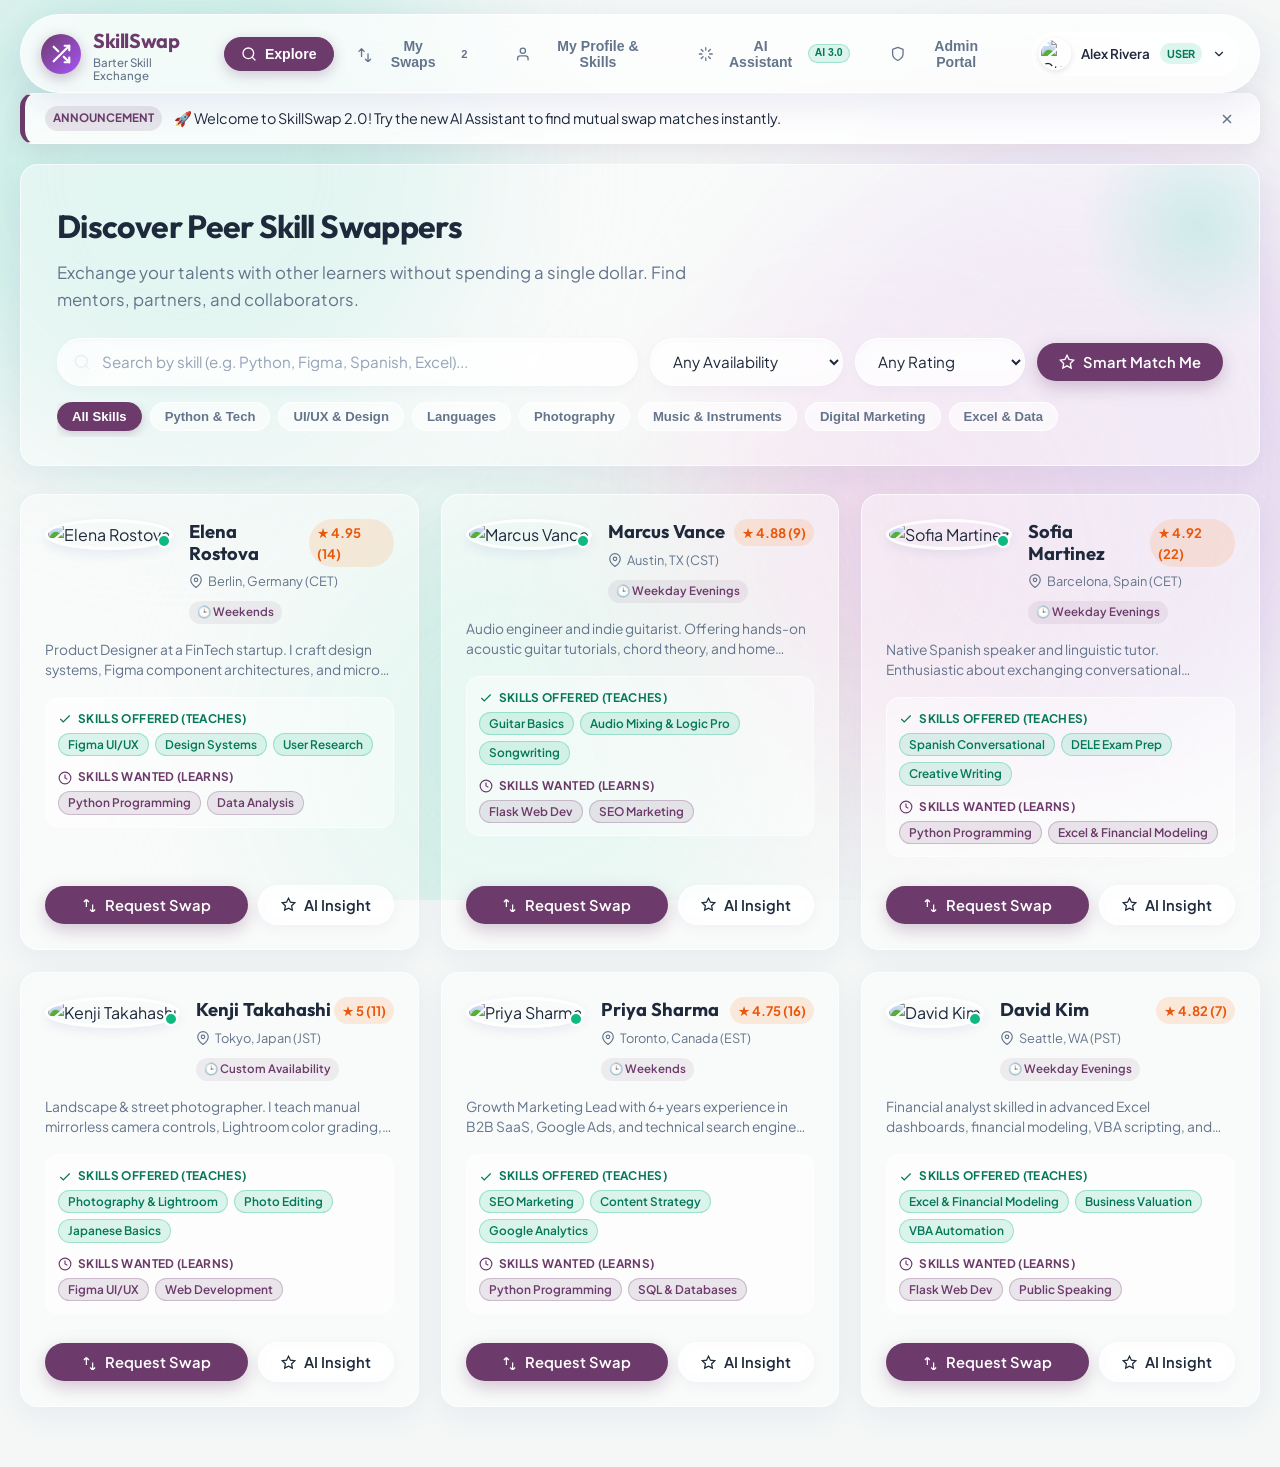
==== index.html @ 0d11c202 "Initial commit: SkillSwap frontend template and layout" ====
<!DOCTYPE html>
<html lang="en">
<head>
  <meta charset="UTF-8">
  <meta name="viewport" content="width=device-width, initial-scale=1.0">
  <title>SkillSwap | Peer-to-Peer Skill Exchange Platform</title>
  <meta name="description" content="A modern glassmorphic skill swapping platform. Trade skills, learn from peers, and connect with zero monetary barrier.">
  <link rel="stylesheet" href="style.css">
</head>
<body>

  <!-- Floating Mesh Gradient Background Blobs -->
  <div class="mesh-bg-container" aria-hidden="true">
    <div class="mesh-blob mesh-blob-1"></div>
    <div class="mesh-blob mesh-blob-2"></div>
    <div class="mesh-blob mesh-blob-3"></div>
    <div class="mesh-blob mesh-blob-4"></div>
  </div>

  <!-- Toast Notification System -->
  <div id="toastContainer" class="toast-container" aria-live="polite"></div>

  <!-- ==========================================================================
       TOP NAVIGATION BAR (ELEVATED GLASS)
       ========================================================================== -->
  <header class="navbar-container">
    <nav class="glass-elevated navbar" aria-label="Main Navigation">
      
      <!-- Brand Logo -->
      <a href="#explore" class="nav-brand" onclick="navigateTo('explore'); return false;">
        <div class="brand-icon">
          <svg width="22" height="22" viewBox="0 0 24 24" fill="none" stroke="currentColor" stroke-width="2.4" stroke-linecap="round" stroke-linejoin="round">
            <path d="M16 3h5v5"></path>
            <path d="M4 20L21 3"></path>
            <path d="M21 16v5h-5"></path>
            <path d="M15 15l6 6"></path>
            <path d="M4 4l5 5"></path>
          </svg>
        </div>
        <div class="brand-text">
          <h1>SkillSwap</h1>
          <p>Barter Skill Exchange</p>
        </div>
      </a>

      <!-- Navigation Tabs -->
      <ul class="nav-links" id="navLinksList">
        <li>
          <button type="button" class="nav-link-btn active" id="navBtn-explore" onclick="navigateTo('explore')">
            <svg width="16" height="16" viewBox="0 0 24 24" fill="none" stroke="currentColor" stroke-width="2" stroke-linecap="round" stroke-linejoin="round">
              <circle cx="11" cy="11" r="8"></circle>
              <line x1="21" y1="21" x2="16.65" y2="16.65"></line>
            </svg>
            <span>Explore</span>
          </button>
        </li>
        <li>
          <button type="button" class="nav-link-btn" id="navBtn-swaps" onclick="navigateTo('swaps')">
            <svg width="16" height="16" viewBox="0 0 24 24" fill="none" stroke="currentColor" stroke-width="2" stroke-linecap="round" stroke-linejoin="round">
              <path d="M7 16V4m0 0L3 8m4-4l4 4m6 4v12m0 0l4-4m-4 4l-4-4"></path>
            </svg>
            <span>My Swaps</span>
            <span class="nav-counter" id="swapsNavCounter">2</span>
          </button>
        </li>
        <li>
          <button type="button" class="nav-link-btn" id="navBtn-profile" onclick="navigateTo('profile')">
            <svg width="16" height="16" viewBox="0 0 24 24" fill="none" stroke="currentColor" stroke-width="2" stroke-linecap="round" stroke-linejoin="round">
              <path d="M20 21v-2a4 4 0 0 0-4-4H8a4 4 0 0 0-4 4v2"></path>
              <circle cx="12" cy="7" r="4"></circle>
            </svg>
            <span>My Profile & Skills</span>
          </button>
        </li>
        <li>
          <button type="button" class="nav-link-btn" id="navBtn-ai" onclick="navigateTo('ai')">
            <svg width="16" height="16" viewBox="0 0 24 24" fill="none" stroke="currentColor" stroke-width="2" stroke-linecap="round" stroke-linejoin="round">
              <path d="M12 2v4m0 12v4M4.93 4.93l2.83 2.83m8.48 8.48l2.83 2.83M2 12h4m12 0h4M4.93 19.07l2.83-2.83m8.48-8.48l2.83-2.83"></path>
            </svg>
            <span>AI Assistant</span>
            <span class="badge badge-mint" style="font-size: 0.65rem; padding: 1px 6px;">AI 3.0</span>
          </button>
        </li>
        <li>
          <button type="button" class="nav-link-btn" id="navBtn-admin" onclick="navigateTo('admin')">
            <svg width="16" height="16" viewBox="0 0 24 24" fill="none" stroke="currentColor" stroke-width="2" stroke-linecap="round" stroke-linejoin="round">
              <path d="M12 22s8-4 8-10V5l-8-3-8 3v7c0 6 8 10 8 10z"></path>
            </svg>
            <span>Admin Portal</span>
          </button>
        </li>
      </ul>

      <!-- User Account Menu & Role Switcher Pill -->
      <div class="nav-actions">
        <div class="user-menu-pill" id="userMenuPill" onclick="toggleUserDropdown(event)">
          <img src="https://images.unsplash.com/photo-1534528741775-53994a69daeb?w=150&auto=format&fit=crop&q=80" alt="Current User" class="user-avatar-sm" id="navUserAvatar">
          <span class="user-name-snippet" id="navUserName">Alex Rivera</span>
          <span class="role-tag-mini role-tag-user" id="navRoleBadge">User</span>
          <svg width="14" height="14" viewBox="0 0 24 24" fill="none" stroke="currentColor" stroke-width="2" stroke-linecap="round" stroke-linejoin="round">
            <polyline points="6 9 12 15 18 9"></polyline>
          </svg>

          <!-- Dropdown items -->
          <div class="glass-elevated user-dropdown" id="userDropdown">
            <button type="button" class="dropdown-item" onclick="toggleDemoRole(); event.stopPropagation();">
              <svg width="16" height="16" viewBox="0 0 24 24" fill="none" stroke="currentColor" stroke-width="2">
                <path d="M16 21v-2a4 4 0 0 0-4-4H5a4 4 0 0 0-4 4v2"></path>
                <circle cx="8.5" cy="7" r="4"></circle>
                <line x1="20" y1="8" x2="20" y2="14"></line>
                <line x1="23" y1="11" x2="17" y2="11"></line>
              </svg>
              <span id="roleToggleText">Switch to Admin Mode</span>
            </button>
            <button type="button" class="dropdown-item" onclick="navigateTo('profile'); event.stopPropagation();">
              <svg width="16" height="16" viewBox="0 0 24 24" fill="none" stroke="currentColor" stroke-width="2">
                <circle cx="12" cy="12" r="3"></circle>
                <path d="M19.4 15a1.65 1.65 0 0 0 .33 1.82l.06.06a2 2 0 0 1 0 2.83 2 2 0 0 1-2.83 0l-.06-.06a1.65 1.65 0 0 0-1.82-.33 1.65 1.65 0 0 0-1 1.51V21a2 2 0 0 1-2 2 2 2 0 0 1-2-2v-.09A1.65 1.65 0 0 0 9 19.4a1.65 1.65 0 0 0-1.82.33l-.06.06a2 2 0 0 1-2.83 0 2 2 0 0 1 0-2.83l.06-.06a1.65 1.65 0 0 0 .33-1.82 1.65 1.65 0 0 0-1.51-1H3a2 2 0 0 1-2-2 2 2 0 0 1 2-2h.09A1.65 1.65 0 0 0 4.6 9a1.65 1.65 0 0 0-.33-1.82l-.06-.06a2 2 0 0 1 0-2.83 2 2 0 0 1 2.83 0l.06.06a1.65 1.65 0 0 0 1.82.33H9a1.65 1.65 0 0 0 1-1.51V3a2 2 0 0 1 2-2 2 2 0 0 1 2 2v.09a1.65 1.65 0 0 0 1 1.51 1.65 1.65 0 0 0 1.82-.33l.06-.06a2 2 0 0 1 2.83 0 2 2 0 0 1 0 2.83l-.06.06a1.65 1.65 0 0 0-.33 1.82V9a1.65 1.65 0 0 0 1.51 1H21a2 2 0 0 1 2 2 2 2 0 0 1-2 2h-.09a1.65 1.65 0 0 0-1.51 1z"></path>
              </svg>
              <span>Manage Profile</span>
            </button>
            <div class="dropdown-divider"></div>
            <button type="button" class="dropdown-item" style="color: var(--danger);" onclick="handleLogout()">
              <svg width="16" height="16" viewBox="0 0 24 24" fill="none" stroke="currentColor" stroke-width="2">
                <path d="M9 21H5a2 2 0 0 1-2-2V5a2 2 0 0 1 2-2h4"></path>
                <polyline points="16 17 21 12 16 7"></polyline>
                <line x1="21" y1="12" x2="9" y2="12"></line>
              </svg>
              <span>Log Out</span>
            </button>
          </div>
        </div>
      </div>

    </nav>
  </header>

  <!-- ==========================================================================
       DYNAMIC PLATFORM-WIDE BROADCAST BANNER (ADMIN DRIVEN)
       ========================================================================== -->
  <div class="broadcast-banner-container" id="broadcastContainer" style="display: none;">
    <div class="glass-elevated broadcast-banner" id="broadcastBanner">
      <div class="broadcast-content">
        <span class="broadcast-tag" id="broadcastTypeTag">Announcement</span>
        <span id="broadcastMessageText">🚀 Welcome to SkillSwap 2.0! Try the new AI Assistant to find mutual swap matches instantly.</span>
      </div>
      <button type="button" class="broadcast-close" onclick="dismissBroadcast()" aria-label="Dismiss banner">
        <svg width="16" height="16" viewBox="0 0 24 24" fill="none" stroke="currentColor" stroke-width="2">
          <line x1="18" y1="6" x2="6" y2="18"></line>
          <line x1="6" y1="6" x2="18" y2="18"></line>
        </svg>
      </button>
    </div>
  </div>

  <!-- ==========================================================================
       MAIN CONTENT CONTAINER
       ========================================================================== -->
  <main class="main-wrapper">

    <!-- ----------------------------------------------------------------------
         VIEW 1: SEARCH & DISCOVERY (EXPLORE)
         ---------------------------------------------------------------------- -->
    <section class="view-section active" id="view-explore">
      
      <!-- Search & Filters Hero Card -->
      <div class="glass-card hero-search-card">
        <div class="hero-header">
          <h2>Discover Peer Skill Swappers</h2>
          <p>Exchange your talents with other learners without spending a single dollar. Find mentors, partners, and collaborators.</p>
        </div>

        <!-- Search input and filter selects row -->
        <div class="search-controls-row">
          <div class="search-input-wrapper">
            <svg class="search-icon-left" width="18" height="18" viewBox="0 0 24 24" fill="none" stroke="currentColor" stroke-width="2">
              <circle cx="11" cy="11" r="8"></circle>
              <line x1="21" y1="21" x2="16.65" y2="16.65"></line>
            </svg>
            <input type="text" id="searchInput" class="glass-input search-input-field" placeholder="Search by skill (e.g. Python, Figma, Spanish, Excel)..." oninput="handleSearchInput()">
            <button type="button" id="searchClearBtn" class="search-clear-btn" onclick="clearSearch()" aria-label="Clear Search">
              <svg width="14" height="14" viewBox="0 0 24 24" fill="none" stroke="currentColor" stroke-width="2">
                <line x1="18" y1="6" x2="6" y2="18"></line>
                <line x1="6" y1="6" x2="18" y2="18"></line>
              </svg>
            </button>
          </div>

          <!-- Availability Filter -->
          <select id="filterAvailability" class="glass-select filter-select" onchange="applyFilters()">
            <option value="all">Any Availability</option>
            <option value="Weekends">Weekends Only</option>
            <option value="Weekday Evenings">Weekday Evenings</option>
            <option value="Custom Availability">Flexible / Custom</option>
          </select>

          <!-- Rating Filter -->
          <select id="filterRating" class="glass-select filter-select" onchange="applyFilters()">
            <option value="0">Any Rating</option>
            <option value="4.8">★ 4.8 & Above</option>
            <option value="4.5">★ 4.5 & Above</option>
            <option value="4.0">★ 4.0 & Above</option>
          </select>

          <!-- Matchmaker Shortcut -->
          <button type="button" class="btn btn-primary" onclick="runAiInstantMatch()">
            <svg width="16" height="16" viewBox="0 0 24 24" fill="none" stroke="currentColor" stroke-width="2">
              <polygon points="12 2 15.09 8.26 22 9.27 17 14.14 18.18 21.02 12 17.77 5.82 21.02 7 14.14 2 9.27 8.91 8.26 12 2"></polygon>
            </svg>
            <span>Smart Match Me</span>
          </button>
        </div>

        <!-- Quick Filter Category Chips -->
        <div class="category-chips-row" id="categoryChips">
          <button type="button" class="category-chip active" onclick="setCategoryFilter('all', this)">All Skills</button>
          <button type="button" class="category-chip" onclick="setCategoryFilter('Python', this)">Python & Tech</button>
          <button type="button" class="category-chip" onclick="setCategoryFilter('Figma', this)">UI/UX & Design</button>
          <button type="button" class="category-chip" onclick="setCategoryFilter('Spanish', this)">Languages</button>
          <button type="button" class="category-chip" onclick="setCategoryFilter('Photography', this)">Photography</button>
          <button type="button" class="category-chip" onclick="setCategoryFilter('Music', this)">Music & Instruments</button>
          <button type="button" class="category-chip" onclick="setCategoryFilter('Marketing', this)">Digital Marketing</button>
          <button type="button" class="category-chip" onclick="setCategoryFilter('Excel', this)">Excel & Data</button>
        </div>
      </div>

      <!-- Public Profiles Grid Container -->
      <div class="profiles-grid" id="profilesGrid">
        <!-- Dynamically populated by app.js -->
      </div>
    </section>

    <!-- ----------------------------------------------------------------------
         VIEW 2: USER PROFILE & SKILLS MANAGEMENT
         ---------------------------------------------------------------------- -->
    <section class="view-section" id="view-profile">
      <div class="profile-editor-layout">
        
        <!-- Sidebar Summary Card -->
        <div class="glass-card profile-sidebar-card">
          <div class="avatar-upload-wrapper">
            <img src="https://images.unsplash.com/photo-1534528741775-53994a69daeb?w=150&auto=format&fit=crop&q=80" alt="Avatar Preview" class="avatar-preview-img" id="sidebarAvatarPreview">
            <label class="avatar-upload-btn" title="Change Avatar URL" onclick="promptAvatarUrl()">
              <svg width="16" height="16" viewBox="0 0 24 24" fill="none" stroke="currentColor" stroke-width="2">
                <path d="M23 19a2 2 0 0 1-2 2H3a2 2 0 0 1-2-2V8a2 2 0 0 1 2-2h4l2-3h6l2 3h4a2 2 0 0 1 2 2z"></path>
                <circle cx="12" cy="13" r="4"></circle>
              </svg>
            </label>
          </div>

          <h3 class="profile-sidebar-name" id="sidebarName">Alex Rivera</h3>
          <p class="profile-sidebar-email" id="sidebarEmail">alex.rivera@example.com</p>

          <div style="display: flex; justify-content: center; gap: 8px; margin-bottom: 16px;">
            <span class="badge badge-amber" id="sidebarRating">★ 4.9 Rating</span>
            <span class="badge badge-mint" id="sidebarSwapsCount">8 Swaps</span>
          </div>

          <!-- Profile Visibility Switch -->
          <div class="visibility-card">
            <div class="visibility-header">
              <span class="visibility-title">
                <svg width="16" height="16" viewBox="0 0 24 24" fill="none" stroke="currentColor" stroke-width="2">
                  <path d="M1 12s4-8 11-8 11 8 11 8-4 8-11 8-11-8-11-8z"></path>
                  <circle cx="12" cy="12" r="3"></circle>
                </svg>
                Discovery Visibility
              </span>
              <label class="toggle-switch">
                <input type="checkbox" id="profileVisibilityToggle" checked onchange="toggleVisibility(this)">
                <span class="toggle-slider"></span>
              </label>
            </div>
            <p class="visibility-desc" id="visibilityDesc">
              <strong>Public:</strong> Discoverable in global search. Other users can propose swaps.
            </p>
          </div>
        </div>

        <!-- Main Edit Form Card -->
        <div class="glass-card profile-form-card">
          <h2 class="section-heading-clean">Profile & Skill Settings</h2>
          <p class="section-subtext">Configure what you can teach and what you want to learn. This feeds our AI matchmaking engine.</p>

          <form id="profileEditForm" onsubmit="saveUserProfile(event)">
            
            <div class="form-grid-2">
              <div class="form-group">
                <label class="form-label" for="profileFullName">Full Name</label>
                <input type="text" id="profileFullName" class="glass-input" value="Alex Rivera" required>
              </div>

              <div class="form-group">
                <label class="form-label" for="profileLocation">Location / Timezone (Optional)</label>
                <input type="text" id="profileLocation" class="glass-input" value="San Francisco, CA (PST)">
              </div>
            </div>

            <div class="form-group">
              <label class="form-label" for="profileBio">Bio / Background Overview</label>
              <textarea id="profileBio" class="glass-textarea" rows="3" placeholder="Share a few words about your background, experience level, and learning style...">Senior Python & Backend Developer with 5+ years building APIs and data pipelines. Passionate about learning UI design and ceramics!</textarea>
            </div>

            <!-- Availability Selector -->
            <div class="form-group">
              <label class="form-label">When are you available for Skill Swapping?</label>
              <div class="availability-pills-group">
                <label>
                  <input type="checkbox" class="availability-pill-checkbox" name="availability" value="Weekends" checked>
                  <span class="availability-pill-label">
                    <svg width="14" height="14" viewBox="0 0 24 24" fill="none" stroke="currentColor" stroke-width="2"><rect x="3" y="4" width="18" height="18" rx="2" ry="2"></rect><line x1="16" y1="2" x2="16" y2="6"></line><line x1="8" y1="2" x2="8" y2="6"></line><line x1="3" y1="10" x2="21" y2="10"></line></svg>
                    Weekends
                  </span>
                </label>
                <label>
                  <input type="checkbox" class="availability-pill-checkbox" name="availability" value="Weekday Evenings" checked>
                  <span class="availability-pill-label">
                    <svg width="14" height="14" viewBox="0 0 24 24" fill="none" stroke="currentColor" stroke-width="2"><circle cx="12" cy="12" r="5"></circle><line x1="12" y1="1" x2="12" y2="3"></line><line x1="12" y1="21" x2="12" y2="23"></line><line x1="4.22" y1="4.22" x2="5.64" y2="5.64"></line><line x1="18.36" y1="18.36" x2="19.78" y2="19.78"></line></svg>
                    Weekday Evenings
                  </span>
                </label>
                <label>
                  <input type="checkbox" class="availability-pill-checkbox" name="availability" value="Custom Availability">
                  <span class="availability-pill-label">
                    <svg width="14" height="14" viewBox="0 0 24 24" fill="none" stroke="currentColor" stroke-width="2"><circle cx="12" cy="12" r="10"></circle><polyline points="12 6 12 12 14 14"></polyline></svg>
                    Custom Availability
                  </span>
                </label>
              </div>
            </div>

            <!-- Skills Offered Tag Manager -->
            <div class="skill-manager-box">
              <div class="skill-manager-header">
                <span class="skill-manager-title offered">
                  <svg width="18" height="18" viewBox="0 0 24 24" fill="none" stroke="currentColor" stroke-width="2"><path d="M12 2l3.09 6.26L22 9.27l-5 4.87 1.18 6.88L12 17.77l-6.18 3.25L7 14.14 2 9.27l6.91-1.01L12 2z"></path></svg>
                  Skills Offered (What You Can Teach)
                </span>
                <span class="badge badge-mint" id="offeredCount">3 Skills</span>
              </div>
              <div class="skill-tags-editor" id="offeredTagsContainer">
                <!-- Editable pills inserted dynamically -->
                <input type="text" id="inputOfferedTag" class="tag-input-inline" placeholder="+ Type skill & press Enter">
              </div>
              <div class="skill-preset-recommendations">
                <span>Popular suggestions:</span>
                <button type="button" class="quick-add-tag-btn" onclick="addSkillQuick('offered', 'Python Programming')">+ Python</button>
                <button type="button" class="quick-add-tag-btn" onclick="addSkillQuick('offered', 'Flask Web Dev')">+ Flask</button>
                <button type="button" class="quick-add-tag-btn" onclick="addSkillQuick('offered', 'SQL & Databases')">+ SQL</button>
                <button type="button" class="quick-add-tag-btn" onclick="addSkillQuick('offered', 'Public Speaking')">+ Public Speaking</button>
              </div>
            </div>

            <!-- Skills Wanted Tag Manager -->
            <div class="skill-manager-box">
              <div class="skill-manager-header">
                <span class="skill-manager-title wanted">
                  <svg width="18" height="18" viewBox="0 0 24 24" fill="none" stroke="currentColor" stroke-width="2"><circle cx="12" cy="12" r="10"></circle><polyline points="12 6 12 12 16 14"></polyline></svg>
                  Skills Wanted (What You Want to Learn)
                </span>
                <span class="badge badge-plum" id="wantedCount">2 Skills</span>
              </div>
              <div class="skill-tags-editor" id="wantedTagsContainer">
                <!-- Editable pills inserted dynamically -->
                <input type="text" id="inputWantedTag" class="tag-input-inline" placeholder="+ Type skill & press Enter">
              </div>
              <div class="skill-preset-recommendations">
                <span>Popular to learn:</span>
                <button type="button" class="quick-add-tag-btn" onclick="addSkillQuick('wanted', 'Figma UI/UX')">+ Figma</button>
                <button type="button" class="quick-add-tag-btn" onclick="addSkillQuick('wanted', 'Digital Illustration')">+ Illustration</button>
                <button type="button" class="quick-add-tag-btn" onclick="addSkillQuick('wanted', 'Guitar Basics')">+ Guitar</button>
                <button type="button" class="quick-add-tag-btn" onclick="addSkillQuick('wanted', 'Spanish Conversational')">+ Spanish</button>
              </div>
            </div>

            <div style="display: flex; justify-content: flex-end; gap: 12px; margin-top: 24px;">
              <button type="submit" class="btn btn-primary btn-lg">
                <svg width="18" height="18" viewBox="0 0 24 24" fill="none" stroke="currentColor" stroke-width="2"><path d="M19 21H5a2 2 0 0 1-2-2V5a2 2 0 0 1 2-2h11l5 5v11a2 2 0 0 1-2 2z"></path><polyline points="17 21 17 13 7 13 7 21"></polyline><polyline points="7 3 7 8 15 8"></polyline></svg>
                <span>Save Profile Changes</span>
              </button>
            </div>

          </form>
        </div>

      </div>
    </section>

    <!-- ----------------------------------------------------------------------
         VIEW 3: SWAP REQUESTS & RATINGS WORKFLOW
         ---------------------------------------------------------------------- -->
    <section class="view-section" id="view-swaps">
      <div class="glass-card swaps-view-card">
        
        <div style="display: flex; justify-content: space-between; align-items: center; margin-bottom: 20px; flex-wrap: wrap; gap: 12px;">
          <div>
            <h2 class="section-heading-clean">Swap Requests & Exchange Hub</h2>
            <p class="section-subtext" style="margin-bottom: 0;">Manage incoming barter propositions, active collaborations, and leave feedback reviews.</p>
          </div>
          <button type="button" class="btn btn-glass" onclick="navigateTo('explore')">
            <svg width="16" height="16" viewBox="0 0 24 24" fill="none" stroke="currentColor" stroke-width="2"><circle cx="11" cy="11" r="8"></circle><line x1="21" y1="21" x2="16.65" y2="16.65"></line></svg>
            <span>Find New Swappers</span>
          </button>
        </div>

        <!-- Sub-tabs for Swaps -->
        <div class="swaps-subtabs" role="tablist">
          <button type="button" class="swap-subtab-btn active" id="subtab-incoming" onclick="switchSwapSubtab('incoming')">
            <svg width="16" height="16" viewBox="0 0 24 24" fill="none" stroke="currentColor" stroke-width="2"><polyline points="7 10 12 15 17 10"></polyline><line x1="12" y1="15" x2="12" y2="3"></line></svg>
            <span>Incoming Offers</span>
            <span class="badge badge-plum" id="subtabIncomingCount">2</span>
          </button>
          <button type="button" class="swap-subtab-btn" id="subtab-outgoing" onclick="switchSwapSubtab('outgoing')">
            <svg width="16" height="16" viewBox="0 0 24 24" fill="none" stroke="currentColor" stroke-width="2"><polyline points="17 14 12 9 7 14"></polyline><line x1="12" y1="9" x2="12" y2="21"></line></svg>
            <span>Pending Outgoing</span>
            <span class="badge badge-neutral" id="subtabOutgoingCount">1</span>
          </button>
          <button type="button" class="swap-subtab-btn" id="subtab-active" onclick="switchSwapSubtab('active')">
            <svg width="16" height="16" viewBox="0 0 24 24" fill="none" stroke="currentColor" stroke-width="2"><path d="M22 11.08V12a10 10 0 1 1-5.93-9.14"></path><polyline points="22 4 12 14.01 9 11.01"></polyline></svg>
            <span>Active & Completed</span>
            <span class="badge badge-mint" id="subtabActiveCount">2</span>
          </button>
        </div>

        <!-- Swap Lists Content Container -->
        <div class="swaps-list-container" id="swapsListContainer">
          <!-- Populated by app.js -->
        </div>

      </div>
    </section>

    <!-- ----------------------------------------------------------------------
         VIEW 4: DEDICATED AI ASSISTANT SECTION (3 CORE AI FEATURES)
         ---------------------------------------------------------------------- -->
    <section class="view-section" id="view-ai">
      <div class="ai-view-container">
        
        <!-- Left AI Features Sidebar -->
        <div class="glass-card ai-sidebar-card">
          <div class="ai-pill-hero">
            <div class="ai-sparkle-dot"></div>
            <div>
              <div style="font-weight: 800; font-size: 0.86rem; color: var(--primary);">SkillSwap Intelligence</div>
              <div style="font-size: 0.72rem; color: var(--text-muted);">Gemini RAG & Agent Automation</div>
            </div>
          </div>

          <h3 class="ai-sidebar-title">Core AI Capabilities</h3>

          <!-- Feature 1: Agent Automation -->
          <div class="ai-feature-card active" onclick="activateAiFeature('automation')">
            <h4>
              <svg width="16" height="16" viewBox="0 0 24 24" fill="none" stroke="currentColor" stroke-width="2"><path d="M14 2H6a2 2 0 0 0-2 2v16a2 2 0 0 0 2 2h12a2 2 0 0 0 2-2V8z"></path><polyline points="14 2 14 8 20 8"></polyline><line x1="16" y1="13" x2="8" y2="13"></line><line x1="16" y1="17" x2="8" y2="17"></line><polyline points="10 9 9 9 8 9"></polyline></svg>
              1. Agent Automation
            </h4>
            <p>Tell the AI to filter swappers, send swap propositions, or organize pending requests in plain English.</p>
          </div>

          <!-- Feature 2: Profile Intelligence (RAG) -->
          <div class="ai-feature-card" onclick="activateAiFeature('rag')">
            <h4>
              <svg width="16" height="16" viewBox="0 0 24 24" fill="none" stroke="currentColor" stroke-width="2"><circle cx="12" cy="12" r="10"></circle><line x1="12" y1="16" x2="12" y2="12"></line><line x1="12" y1="8" x2="12.01" y2="8"></line></svg>
              2. Profile Intelligence (RAG)
            </h4>
            <p>Extracts deep compatibility insights, curriculum roadmaps, and summarized swap histories across users.</p>
          </div>

          <!-- Feature 3: Smart Matchmaker -->
          <div class="ai-feature-card" onclick="activateAiFeature('matchmaker')">
            <h4>
              <svg width="16" height="16" viewBox="0 0 24 24" fill="none" stroke="currentColor" stroke-width="2"><polygon points="12 2 15.09 8.26 22 9.27 17 14.14 18.18 21.02 12 17.77 5.82 21.02 7 14.14 2 9.27 8.91 8.26 12 2"></polygon></svg>
              3. Smart Matchmaker
            </h4>
            <p>Calculates reciprocal exchange overlap: finds who wants what you teach and teaches what you want.</p>
          </div>

          <div style="margin-top: auto; padding: 12px; background: rgba(255, 255, 255, 0.4); border-radius: var(--radius-md); font-size: 0.78rem; color: var(--text-muted);">
            <strong style="color: var(--primary);">Backend Hook:</strong> Calls <code style="background: rgba(0,0,0,0.05); padding: 1px 4px; border-radius: 4px;">/api/ai/chat</code> & <code style="background: rgba(0,0,0,0.05); padding: 1px 4px; border-radius: 4px;">/api/ai/summarize</code> in Python Flask.
          </div>
        </div>

        <!-- Right Main AI Chat Studio -->
        <div class="glass-card ai-chat-window-card">
          
          <div class="ai-chat-header">
            <div class="ai-chat-header-title">
              <div class="ai-sparkle-dot"></div>
              <h3>SkillSwap AI Conversational Copilot</h3>
            </div>
            <button type="button" class="btn btn-glass btn-sm" onclick="clearAiChat()">
              <svg width="14" height="14" viewBox="0 0 24 24" fill="none" stroke="currentColor" stroke-width="2"><polyline points="3 6 5 6 21 6"></polyline><path d="M19 6v14a2 2 0 0 1-2 2H7a2 2 0 0 1-2-2V6m3 0V4a2 2 0 0 1 2-2h4a2 2 0 0 1 2 2v2"></path></svg>
              <span>Reset Chat</span>
            </button>
          </div>

          <!-- Chat Messages Area -->
          <div class="ai-chat-messages-area" id="aiChatMessages">
            <!-- Messages inserted dynamically -->
          </div>

          <!-- Suggested Quick Prompts -->
          <div class="ai-suggested-prompts-row" id="aiPromptSuggestions">
            <button type="button" class="prompt-chip-btn" onclick="sendAiPrompt('Find someone who can teach Figma UI/UX on weekends')">
              🎨 "Find someone who teaches Figma on weekends"
            </button>
            <button type="button" class="prompt-chip-btn" onclick="sendAiPrompt('Show all my pending swap requests and next steps')">
              🔄 "Summarize my pending swap requests"
            </button>
            <button type="button" class="prompt-chip-btn" onclick="sendAiPrompt('Who is my highest compatibility dual-swap match?')">
              ⚡ "Find best reciprocal match for me"
            </button>
          </div>

          <!-- Chat Input Bar -->
          <form class="ai-chat-input-row" onsubmit="handleAiChatSubmit(event)">
            <input type="text" id="aiChatInput" class="glass-input ai-chat-input" placeholder="Ask AI to find swappers, audit your skills, or summarize swaps..." autocomplete="off">
            <button type="submit" class="btn btn-primary" style="height: 48px; width: 48px; border-radius: 50%; padding: 0;">
              <svg width="18" height="18" viewBox="0 0 24 24" fill="none" stroke="currentColor" stroke-width="2"><line x1="22" y1="2" x2="11" y2="13"></line><polygon points="22 2 15 22 11 13 2 9 22 2"></polygon></svg>
            </button>
          </form>

        </div>

      </div>
    </section>

    <!-- ----------------------------------------------------------------------
         VIEW 5: ADMIN ROLE DASHBOARD
         ---------------------------------------------------------------------- -->
    <section class="view-section" id="view-admin">
      
      <div class="admin-view-header">
        <h2 class="section-heading-clean" style="display: flex; align-items: center; gap: 8px;">
          <svg width="24" height="24" viewBox="0 0 24 24" fill="none" stroke="currentColor" stroke-width="2.2" style="color: var(--primary);">
            <path d="M12 22s8-4 8-10V5l-8-3-8 3v7c0 6 8 10 8 10z"></path>
          </svg>
          Platform Administrator Dashboard
        </h2>
        <p class="section-subtext">Live oversight, AI content moderation, swap integrity monitoring, and community broadcasts.</p>
      </div>

      <!-- Quick Platform Statistics -->
      <div class="admin-stats-grid">
        <div class="glass-card admin-stat-card">
          <div class="admin-stat-icon stat-icon-plum">
            <svg width="24" height="24" viewBox="0 0 24 24" fill="none" stroke="currentColor" stroke-width="2"><path d="M17 21v-2a4 4 0 0 0-4-4H5a4 4 0 0 0-4 4v2"></path><circle cx="9" cy="7" r="4"></circle><path d="M23 21v-2a4 4 0 0 0-3-3.87"></path><path d="M16 3.13a4 4 0 0 1 0 7.75"></path></svg>
          </div>
          <div class="admin-stat-info">
            <h5>Total Swappers</h5>
            <div class="stat-number" id="statTotalUsers">1,428</div>
          </div>
        </div>

        <div class="glass-card admin-stat-card">
          <div class="admin-stat-icon stat-icon-emerald">
            <svg width="24" height="24" viewBox="0 0 24 24" fill="none" stroke="currentColor" stroke-width="2"><path d="M7 16V4m0 0L3 8m4-4l4 4m6 4v12m0 0l4-4m-4 4l-4-4"></path></svg>
          </div>
          <div class="admin-stat-info">
            <h5>Active Swaps</h5>
            <div class="stat-number" id="statActiveSwaps">342</div>
          </div>
        </div>

        <div class="glass-card admin-stat-card">
          <div class="admin-stat-icon stat-icon-danger">
            <svg width="24" height="24" viewBox="0 0 24 24" fill="none" stroke="currentColor" stroke-width="2"><path d="M10.29 3.86L1.82 18a2 2 0 0 0 1.71 3h16.94a2 2 0 0 0 1.71-3L13.71 3.86a2 2 0 0 0-3.42 0z"></path><line x1="12" y1="9" x2="12" y2="13"></line><line x1="12" y1="17" x2="12.01" y2="17"></line></svg>
          </div>
          <div class="admin-stat-info">
            <h5>Moderation Queue</h5>
            <div class="stat-number" id="statModQueue">4</div>
          </div>
        </div>

        <div class="glass-card admin-stat-card">
          <div class="admin-stat-icon stat-icon-amber">
            <svg width="24" height="24" viewBox="0 0 24 24" fill="none" stroke="currentColor" stroke-width="2"><polygon points="12 2 15.09 8.26 22 9.27 17 14.14 18.18 21.02 12 17.77 5.82 21.02 7 14.14 2 9.27 8.91 8.26 12 2"></polygon></svg>
          </div>
          <div class="admin-stat-info">
            <h5>Average Rating</h5>
            <div class="stat-number">4.88 ★</div>
          </div>
        </div>
      </div>

      <!-- Admin Sub-navigation Tabs -->
      <div class="admin-tabs-nav">
        <button type="button" class="admin-tab-btn active" id="adminTab-moderation" onclick="switchAdminTab('moderation')">
          <svg width="16" height="16" viewBox="0 0 24 24" fill="none" stroke="currentColor" stroke-width="2"><path d="M12 22s8-4 8-10V5l-8-3-8 3v7c0 6 8 10 8 10z"></path></svg>
          <span>Skill & User Moderation</span>
        </button>
        <button type="button" class="admin-tab-btn" id="adminTab-swaps" onclick="switchAdminTab('swaps')">
          <svg width="16" height="16" viewBox="0 0 24 24" fill="none" stroke="currentColor" stroke-width="2"><path d="M7 16V4m0 0L3 8m4-4l4 4m6 4v12m0 0l4-4m-4 4l-4-4"></path></svg>
          <span>Swap Monitor</span>
        </button>
        <button type="button" class="admin-tab-btn" id="adminTab-broadcasts" onclick="switchAdminTab('broadcasts')">
          <svg width="16" height="16" viewBox="0 0 24 24" fill="none" stroke="currentColor" stroke-width="2"><path d="M18 8A6 6 0 0 0 6 8c0 7-3 9-3 9h18s-3-2-3-9"></path><path d="M13.73 21a2 2 0 0 1-3.46 0"></path></svg>
          <span>Platform Broadcasts</span>
        </button>
        <button type="button" class="admin-tab-btn" id="adminTab-reports" onclick="switchAdminTab('reports')">
          <svg width="16" height="16" viewBox="0 0 24 24" fill="none" stroke="currentColor" stroke-width="2"><path d="M21 15v4a2 2 0 0 1-2 2H5a2 2 0 0 1-2-2v-4"></path><polyline points="7 10 12 15 17 10"></polyline><line x1="12" y1="15" x2="12" y2="3"></line></svg>
          <span>Download Reports</span>
        </button>
      </div>

      <!-- Tab Content 1: Moderation Queue -->
      <div class="admin-subcontent" id="adminContent-moderation">
        <div class="glass-card admin-table-card">
          <div style="display: flex; justify-content: space-between; align-items: center; margin-bottom: 16px;">
            <h3 style="font-family: var(--font-heading); font-size: 1.15rem; color: var(--text-main);">
              AI-Flagged Content & Reported Accounts
            </h3>
            <span class="badge badge-plum">Automated LLM Sentiment & Spam Filter</span>
          </div>

          <table class="custom-glass-table">
            <thead>
              <tr>
                <th>Reported User / Item</th>
                <th>Content Description / Skill</th>
                <th>AI Classification</th>
                <th>AI Reason Summary</th>
                <th>Admin Actions</th>
              </tr>
            </thead>
            <tbody id="moderationTableBody">
              <!-- Dynamically populated by app.js -->
            </tbody>
          </table>
        </div>
      </div>

      <!-- Tab Content 2: Swap Monitor -->
      <div class="admin-subcontent" id="adminContent-swaps" style="display: none;">
        <div class="glass-card admin-table-card">
          <div style="display: flex; justify-content: space-between; align-items: center; margin-bottom: 16px; flex-wrap: wrap; gap: 10px;">
            <h3 style="font-family: var(--font-heading); font-size: 1.15rem; color: var(--text-main);">
              Platform-Wide Swap Transactions
            </h3>
            <div style="display: flex; gap: 8px;">
              <button type="button" class="category-chip active" onclick="filterAdminSwaps('all', this)">All</button>
              <button type="button" class="category-chip" onclick="filterAdminSwaps('pending', this)">Pending</button>
              <button type="button" class="category-chip" onclick="filterAdminSwaps('accepted', this)">Accepted</button>
              <button type="button" class="category-chip" onclick="filterAdminSwaps('cancelled', this)">Cancelled</button>
            </div>
          </div>

          <table class="custom-glass-table">
            <thead>
              <tr>
                <th>Swap ID</th>
                <th>Requester</th>
                <th>Partner</th>
                <th>Skills Exchanged</th>
                <th>Created Date</th>
                <th>Status</th>
              </tr>
            </thead>
            <tbody id="adminSwapsTableBody">
              <!-- Populated by app.js -->
            </tbody>
          </table>
        </div>
      </div>

      <!-- Tab Content 3: Platform Broadcasts -->
      <div class="admin-subcontent" id="adminContent-broadcasts" style="display: none;">
        <div class="glass-card admin-table-card">
          <h3 style="font-family: var(--font-heading); font-size: 1.15rem; color: var(--text-main); margin-bottom: 8px;">
            Send Real-Time Platform Broadcast
          </h3>
          <p class="section-subtext">Publish urgent notifications, maintenance announcements, or feature highlights to all online users.</p>

          <div class="broadcast-form-grid">
            <form onsubmit="handleSendBroadcast(event)">
              <div class="form-group">
                <label class="form-label" for="broadcastTypeSelect">Announcement Type</label>
                <select id="broadcastTypeSelect" class="glass-select" onchange="updateBroadcastPreview()">
                  <option value="announcement">Feature Announcement (Purple Accent)</option>
                  <option value="warning">System Advisory / Maintenance (Amber Accent)</option>
                  <option value="critical">Critical Urgent Notice (Coral Red Accent)</option>
                </select>
              </div>

              <div class="form-group">
                <label class="form-label" for="broadcastTextInput">Broadcast Message</label>
                <textarea id="broadcastTextInput" class="glass-textarea" rows="4" placeholder="Enter message text that will be pinned to all user headers..." required oninput="updateBroadcastPreview()">🚀 Welcome to SkillSwap! Connect your skills and discover mutual learning partnerships.</textarea>
              </div>

              <div style="display: flex; gap: 10px;">
                <button type="submit" class="btn btn-primary">
                  <svg width="16" height="16" viewBox="0 0 24 24" fill="none" stroke="currentColor" stroke-width="2"><path d="M18 8A6 6 0 0 0 6 8c0 7-3 9-3 9h18s-3-2-3-9"></path><path d="M13.73 21a2 2 0 0 1-3.46 0"></path></svg>
                  <span>Publish Broadcast</span>
                </button>
                <button type="button" class="btn btn-glass" onclick="handleClearBroadcast()">
                  <span>Clear Active Banner</span>
                </button>
              </div>
            </form>

            <div class="broadcast-preview-box">
              <h4 style="font-size: 0.88rem; font-weight: 700; color: var(--text-muted); margin-bottom: 12px; text-transform: uppercase;">
                Live User Banner Preview:
              </h4>
              <div class="broadcast-banner" id="adminPreviewBanner" style="display: flex;">
                <div class="broadcast-content">
                  <span class="broadcast-tag" id="previewBadgeTag">Announcement</span>
                  <span id="previewMessageText">🚀 Welcome to SkillSwap! Connect your skills and discover mutual learning partnerships.</span>
                </div>
              </div>
            </div>
          </div>
        </div>
      </div>

      <!-- Tab Content 4: Download Reports -->
      <div class="admin-subcontent" id="adminContent-reports" style="display: none;">
        <div class="glass-card admin-table-card">
          <h3 style="font-family: var(--font-heading); font-size: 1.15rem; color: var(--text-main); margin-bottom: 8px;">
            Export Platform Analytics & Audit Data
          </h3>
          <p class="section-subtext">Generate and download structured CSV or JSON data records for offline evaluation.</p>

          <div class="reports-download-grid">
            
            <!-- Report 1: User Activity -->
            <div class="glass-card report-export-card">
              <div>
                <h4>User Activity & Profiles</h4>
                <p>Full register of all active users, their skills offered, wanted, ratings, and account status.</p>
              </div>
              <div style="display: flex; gap: 8px;">
                <button type="button" class="btn btn-glass btn-sm" onclick="exportData('users', 'csv')">
                  <svg width="14" height="14" viewBox="0 0 24 24" fill="none" stroke="currentColor" stroke-width="2"><path d="M21 15v4a2 2 0 0 1-2 2H5a2 2 0 0 1-2-2v-4"></path><polyline points="7 10 12 15 17 10"></polyline><line x1="12" y1="15" x2="12" y2="3"></line></svg>
                  <span>Export CSV</span>
                </button>
                <button type="button" class="btn btn-primary btn-sm" onclick="exportData('users', 'json')">
                  <span>Export JSON</span>
                </button>
              </div>
            </div>

            <!-- Report 2: Feedback & Ratings -->
            <div class="glass-card report-export-card">
              <div>
                <h4>Feedback & Ratings Logs</h4>
                <p>Every submitted 1–5 star rating, peer comments, endorsed skills, and timestamped reviews.</p>
              </div>
              <div style="display: flex; gap: 8px;">
                <button type="button" class="btn btn-glass btn-sm" onclick="exportData('feedback', 'csv')">
                  <svg width="14" height="14" viewBox="0 0 24 24" fill="none" stroke="currentColor" stroke-width="2"><path d="M21 15v4a2 2 0 0 1-2 2H5a2 2 0 0 1-2-2v-4"></path><polyline points="7 10 12 15 17 10"></polyline><line x1="12" y1="15" x2="12" y2="3"></line></svg>
                  <span>Export CSV</span>
                </button>
                <button type="button" class="btn btn-primary btn-sm" onclick="exportData('feedback', 'json')">
                  <span>Export JSON</span>
                </button>
              </div>
            </div>

            <!-- Report 3: Swap Statistics -->
            <div class="glass-card report-export-card">
              <div>
                <h4>Swap Statistics & Velocity</h4>
                <p>Transaction records of pending, accepted, cancelled, and completed swaps with skill pairs.</p>
              </div>
              <div style="display: flex; gap: 8px;">
                <button type="button" class="btn btn-glass btn-sm" onclick="exportData('swaps', 'csv')">
                  <svg width="14" height="14" viewBox="0 0 24 24" fill="none" stroke="currentColor" stroke-width="2"><path d="M21 15v4a2 2 0 0 1-2 2H5a2 2 0 0 1-2-2v-4"></path><polyline points="7 10 12 15 17 10"></polyline><line x1="12" y1="15" x2="12" y2="3"></line></svg>
                  <span>Export CSV</span>
                </button>
                <button type="button" class="btn btn-primary btn-sm" onclick="exportData('swaps', 'json')">
                  <span>Export JSON</span>
                </button>
              </div>
            </div>

          </div>
        </div>
      </div>

    </section>

  </main>

  <!-- ==========================================================================
       MODALS
       ========================================================================== -->

  <!-- Modal 1: Send Swap Request -->
  <div class="modal-overlay" id="modalSwapRequest" role="dialog" aria-modal="true" aria-labelledby="modalSwapTitle">
    <div class="glass-elevated modal-card">
      <div class="modal-header">
        <h3 class="modal-title" id="modalSwapTitle">Propose Skill Swap</h3>
        <button type="button" class="modal-close-btn" onclick="closeModal('modalSwapRequest')">
          <svg width="18" height="18" viewBox="0 0 24 24" fill="none" stroke="currentColor" stroke-width="2"><line x1="18" y1="6" x2="6" y2="18"></line><line x1="6" y1="6" x2="18" y2="18"></line></svg>
        </button>
      </div>

      <div style="display: flex; align-items: center; gap: 12px; margin-bottom: 20px; padding: 12px; background: rgba(255, 255, 255, 0.5); border-radius: var(--radius-md);">
        <img src="" id="swapModalPartnerAvatar" class="user-avatar-sm" style="width: 44px; height: 44px;" alt="Partner">
        <div>
          <h4 id="swapModalPartnerName" style="font-weight: 700; color: var(--text-main);">Partner Name</h4>
          <p id="swapModalPartnerLocation" style="font-size: 0.78rem; color: var(--text-muted);">Location</p>
        </div>
      </div>

      <form id="formSendSwapRequest" onsubmit="handleSendSwapSubmit(event)">
        <input type="hidden" id="swapTargetUserId">

        <div class="form-group">
          <label class="form-label" for="swapSkillIWant">1. What Skill do you want to learn from them?</label>
          <select id="swapSkillIWant" class="glass-select" required>
            <!-- Populated dynamically -->
          </select>
        </div>

        <div class="form-group">
          <label class="form-label" for="swapSkillIOffer">2. Which of your offered skills will you teach them?</label>
          <select id="swapSkillIOffer" class="glass-select" required>
            <!-- Populated with current user's skillsOffered -->
          </select>
        </div>

        <div class="form-group">
          <label class="form-label" for="swapCustomMessage">3. Introduce yourself and your learning goal</label>
          <textarea id="swapCustomMessage" class="glass-textarea" rows="3" placeholder="Hi! I saw your profile and would love to exchange weekly 45-min Zoom sessions..." required></textarea>
        </div>

        <div style="display: flex; justify-content: flex-end; gap: 10px; margin-top: 20px;">
          <button type="button" class="btn btn-glass" onclick="closeModal('modalSwapRequest')">Cancel</button>
          <button type="submit" class="btn btn-primary">
            <svg width="16" height="16" viewBox="0 0 24 24" fill="none" stroke="currentColor" stroke-width="2"><line x1="22" y1="2" x2="11" y2="13"></line><polygon points="22 2 15 22 11 13 2 9 22 2"></polygon></svg>
            <span>Send Swap Offer</span>
          </button>
        </div>
      </form>
    </div>
  </div>

  <!-- Modal 2: Leave Rating & Feedback -->
  <div class="modal-overlay" id="modalRating" role="dialog" aria-modal="true" aria-labelledby="modalRatingTitle">
    <div class="glass-elevated modal-card">
      <div class="modal-header">
        <h3 class="modal-title" id="modalRatingTitle">Leave Rating & Feedback</h3>
        <button type="button" class="modal-close-btn" onclick="closeModal('modalRating')">
          <svg width="18" height="18" viewBox="0 0 24 24" fill="none" stroke="currentColor" stroke-width="2"><line x1="18" y1="6" x2="6" y2="18"></line><line x1="6" y1="6" x2="18" y2="18"></line></svg>
        </button>
      </div>

      <p class="section-subtext" id="ratingModalSubtext">How was your skill exchange experience with your swap partner?</p>

      <form id="formSubmitRating" onsubmit="handleSubmitRating(event)">
        <input type="hidden" id="ratingSwapId">

        <label class="form-label" style="text-align: center;">Select Star Rating</label>
        <div class="star-rating-select" id="starRatingSelect" style="justify-content: center;">
          <button type="button" class="star-btn" data-star="1" onclick="setStarRating(1)">★</button>
          <button type="button" class="star-btn" data-star="2" onclick="setStarRating(2)">★</button>
          <button type="button" class="star-btn" data-star="3" onclick="setStarRating(3)">★</button>
          <button type="button" class="star-btn" data-star="4" onclick="setStarRating(4)">★</button>
          <button type="button" class="star-btn active" data-star="5" onclick="setStarRating(5)">★</button>
        </div>
        <input type="hidden" id="selectedStarValue" value="5">

        <div class="form-group">
          <label class="form-label" for="ratingComment">Written Review & Feedback</label>
          <textarea id="ratingComment" class="glass-textarea" rows="3" placeholder="Share your experience: Were they punctual, helpful, patient, and knowledgeable?" required>Great mentor! Super patient with explanations and shared useful learning exercises.</textarea>
        </div>

        <div style="display: flex; justify-content: flex-end; gap: 10px;">
          <button type="button" class="btn btn-glass" onclick="closeModal('modalRating')">Cancel</button>
          <button type="submit" class="btn btn-emerald">
            <svg width="16" height="16" viewBox="0 0 24 24" fill="none" stroke="currentColor" stroke-width="2"><polyline points="20 6 9 17 4 12"></polyline></svg>
            <span>Submit Review</span>
          </button>
        </div>
      </form>
    </div>
  </div>

  <!-- Modal 3: AI Profile Summary (RAG Intelligence) -->
  <div class="modal-overlay" id="modalAiSummary" role="dialog" aria-modal="true" aria-labelledby="modalAiSummaryTitle">
    <div class="glass-elevated modal-card" style="max-width: 620px;">
      <div class="modal-header">
        <div style="display: flex; align-items: center; gap: 8px;">
          <div class="ai-sparkle-dot"></div>
          <h3 class="modal-title" id="modalAiSummaryTitle">AI Profile Intelligence</h3>
        </div>
        <button type="button" class="modal-close-btn" onclick="closeModal('modalAiSummary')">
          <svg width="18" height="18" viewBox="0 0 24 24" fill="none" stroke="currentColor" stroke-width="2"><line x1="18" y1="6" x2="6" y2="18"></line><line x1="6" y1="6" x2="18" y2="18"></line></svg>
        </button>
      </div>

      <div id="aiSummaryContentArea">
        <!-- Injected by app.js -->
      </div>
    </div>
  </div>

  <!-- Main JavaScript Application Logic -->
  <script src="app.js"></script>
</body>
</html>
---- style.css ----
/* ==========================================================================
   SKILLSWAP - SOFT PASTEL MESH-GRADIENT & FROSTED GLASSMORPHISM DESIGN SYSTEM
   ========================================================================== */

@import url('https://fonts.googleapis.com/css2?family=Plus+Jakarta+Sans:wght@300;400;500;600;700;800&family=Outfit:wght@400;500;600;700&display=swap');

:root {
  /* Core Background & Mesh Colors */
  --bg-base: #f4f7f6;
  --blob-teal: rgba(162, 228, 216, 0.55);
  --blob-plum: rgba(216, 180, 232, 0.45);
  --blob-aqua: rgba(180, 238, 220, 0.50);
  --blob-rose: rgba(245, 205, 220, 0.35);

  /* Primary Brand Accent (Deep Plum) */
  --primary: #6d3b6b;
  --primary-hover: #582e56;
  --primary-light: rgba(109, 59, 107, 0.12);
  --primary-border: rgba(109, 59, 107, 0.25);

  /* Secondary Accent (Emerald/Mint) */
  --emerald: #10b981;
  --emerald-dark: #047857;
  --emerald-badge-bg: rgba(16, 185, 129, 0.14);
  --emerald-border: rgba(16, 185, 129, 0.30);

  /* Warm Accent (Amber) */
  --amber: #ea580c;
  --amber-badge-bg: rgba(251, 146, 60, 0.16);
  --amber-border: rgba(251, 146, 60, 0.35);

  /* Danger Accent (Coral Red) */
  --danger: #ef4444;
  --danger-hover: #dc2626;
  --danger-badge-bg: rgba(239, 68, 68, 0.12);
  --danger-border: rgba(239, 68, 68, 0.30);

  /* Typography Colors */
  --text-main: #1e293b;
  --text-muted: #64748b;
  --text-light: #94a3b8;
  --text-inverse: #ffffff;

  /* Frosted Glass - Standard */
  --glass-bg: rgba(255, 255, 255, 0.45);
  --glass-blur: blur(16px);
  --glass-border: 1px solid rgba(255, 255, 255, 0.65);
  --glass-shadow: 0 8px 32px rgba(31, 38, 135, 0.06);
  --glass-shadow-hover: 0 16px 40px rgba(31, 38, 135, 0.12);

  /* Frosted Glass - Elevated (Navbar, Modals, Sidebars, Inputs) */
  --glass-elevated-bg: rgba(255, 255, 255, 0.75);
  --glass-elevated-blur: blur(20px);
  --glass-elevated-border: 1px solid rgba(255, 255, 255, 0.85);
  --glass-elevated-shadow: 0 12px 36px rgba(31, 38, 135, 0.09);

  /* Radii & Transitions */
  --radius-sm: 10px;
  --radius-md: 14px;
  --radius-lg: 18px;
  --radius-xl: 24px;
  --radius-pill: 9999px;
  --transition-fast: 0.18s ease;
  --transition-base: 0.25s cubic-bezier(0.16, 1, 0.3, 1);
  --transition-smooth: 0.4s cubic-bezier(0.16, 1, 0.3, 1);

  /* Fonts */
  --font-family: 'Plus Jakarta Sans', system-ui, -apple-system, sans-serif;
  --font-heading: 'Outfit', 'Plus Jakarta Sans', sans-serif;
}

/* ==========================================================================
   RESET & GLOBAL BASE
   ========================================================================== */
*, *::before, *::after {
  box-sizing: border-box;
  margin: 0;
  padding: 0;
}

html {
  font-size: 16px;
  scroll-behavior: smooth;
  height: 100%;
}

body {
  font-family: var(--font-family);
  background-color: var(--bg-base);
  color: var(--text-main);
  min-height: 100vh;
  line-height: 1.6;
  -webkit-font-smoothing: antialiased;
  -moz-osx-font-smoothing: grayscale;
  overflow-x: hidden;
  position: relative;
}

/* ==========================================================================
   MESH GRADIENT FLOATING BLOBS (FIXED VIEWPORT BACKGROUND)
   ========================================================================== */
.mesh-bg-container {
  position: fixed;
  top: 0;
  left: 0;
  width: 100vw;
  height: 100vh;
  pointer-events: none;
  z-index: -1;
  overflow: hidden;
  background-color: var(--bg-base);
}

.mesh-blob {
  position: absolute;
  border-radius: 50%;
  filter: blur(80px);
  opacity: 0.9;
  will-change: transform;
  animation: floatOrb 22s infinite alternate ease-in-out;
}

.mesh-blob-1 {
  width: 580px;
  height: 580px;
  background: var(--blob-teal);
  top: -120px;
  left: -100px;
  animation-duration: 20s;
}

.mesh-blob-2 {
  width: 650px;
  height: 650px;
  background: var(--blob-plum);
  top: 15%;
  right: -120px;
  animation-duration: 26s;
  animation-delay: -4s;
}

.mesh-blob-3 {
  width: 520px;
  height: 520px;
  background: var(--blob-aqua);
  bottom: -100px;
  left: 20%;
  animation-duration: 24s;
  animation-delay: -8s;
}

.mesh-blob-4 {
  width: 480px;
  height: 480px;
  background: var(--blob-rose);
  bottom: 10%;
  right: 15%;
  animation-duration: 28s;
  animation-delay: -12s;
}

@keyframes floatOrb {
  0% {
    transform: translate(0, 0) scale(1) rotate(0deg);
  }
  50% {
    transform: translate(60px, 40px) scale(1.08) rotate(15deg);
  }
  100% {
    transform: translate(-40px, 70px) scale(0.95) rotate(-10deg);
  }
}

/* Subtle overlay noise to enhance texture */
.mesh-bg-container::after {
  content: "";
  position: absolute;
  inset: 0;
  background-image: radial-gradient(rgba(255, 255, 255, 0.4) 1px, transparent 1px);
  background-size: 32px 32px;
  opacity: 0.6;
}

/* ==========================================================================
   GLASSMORPHISM CORE COMPONENTS & UTILITIES
   ========================================================================== */
.glass-card {
  background: var(--glass-bg);
  backdrop-filter: var(--glass-blur);
  -webkit-backdrop-filter: var(--glass-blur);
  border: var(--glass-border);
  box-shadow: var(--glass-shadow);
  border-radius: var(--radius-lg);
  transition: transform var(--transition-base), box-shadow var(--transition-base), border-color var(--transition-base);
}

.glass-card:hover {
  box-shadow: var(--glass-shadow-hover);
}

.glass-elevated {
  background: var(--glass-elevated-bg);
  backdrop-filter: var(--glass-elevated-blur);
  -webkit-backdrop-filter: var(--glass-elevated-blur);
  border: var(--glass-elevated-border);
  box-shadow: var(--glass-elevated-shadow);
  border-radius: var(--radius-lg);
}

/* Glass Input & Form Controls */
.glass-input,
.glass-select,
.glass-textarea {
  width: 100%;
  background: rgba(255, 255, 255, 0.7);
  backdrop-filter: blur(12px);
  -webkit-backdrop-filter: blur(12px);
  border: 1px solid rgba(255, 255, 255, 0.85);
  box-shadow: inset 0 2px 4px rgba(0, 0, 0, 0.02), 0 4px 12px rgba(31, 38, 135, 0.03);
  border-radius: var(--radius-md);
  padding: 12px 16px;
  font-family: inherit;
  font-size: 0.95rem;
  color: var(--text-main);
  outline: none;
  transition: all var(--transition-fast);
}

.glass-input:focus,
.glass-select:focus,
.glass-textarea:focus {
  background: rgba(255, 255, 255, 0.92);
  border-color: var(--primary);
  box-shadow: 0 0 0 3px rgba(109, 59, 107, 0.16), 0 4px 16px rgba(109, 59, 107, 0.08);
}

.glass-input::placeholder,
.glass-textarea::placeholder {
  color: var(--text-light);
}

/* Glass Buttons */
.btn {
  display: inline-flex;
  align-items: center;
  justify-content: center;
  gap: 8px;
  padding: 10px 22px;
  font-family: inherit;
  font-size: 0.92rem;
  font-weight: 600;
  border-radius: var(--radius-pill);
  cursor: pointer;
  border: none;
  outline: none;
  text-decoration: none;
  transition: transform var(--transition-fast), box-shadow var(--transition-fast), background-color var(--transition-fast), color var(--transition-fast);
  white-space: nowrap;
}

.btn:hover {
  transform: translateY(-2px);
}

.btn:active {
  transform: translateY(0);
}

/* Primary Plum Button */
.btn-primary {
  background-color: var(--primary);
  color: var(--text-inverse);
  box-shadow: 0 6px 18px rgba(109, 59, 107, 0.28);
}

.btn-primary:hover {
  background-color: var(--primary-hover);
  box-shadow: 0 8px 24px rgba(109, 59, 107, 0.38);
}

/* Secondary / Glass Button */
.btn-glass {
  background: rgba(255, 255, 255, 0.7);
  backdrop-filter: blur(10px);
  -webkit-backdrop-filter: blur(10px);
  color: var(--text-main);
  border: 1px solid rgba(255, 255, 255, 0.9);
  box-shadow: 0 4px 14px rgba(31, 38, 135, 0.05);
}

.btn-glass:hover {
  background: rgba(255, 255, 255, 0.92);
  color: var(--primary);
  border-color: var(--primary-border);
  box-shadow: 0 6px 20px rgba(109, 59, 107, 0.12);
}

/* Emerald Positive Button */
.btn-emerald {
  background-color: var(--emerald);
  color: var(--text-inverse);
  box-shadow: 0 6px 18px rgba(16, 185, 129, 0.25);
}

.btn-emerald:hover {
  background-color: var(--emerald-dark);
  box-shadow: 0 8px 24px rgba(16, 185, 129, 0.35);
}

/* Danger Button */
.btn-danger {
  background-color: var(--danger);
  color: var(--text-inverse);
  box-shadow: 0 6px 18px rgba(239, 68, 68, 0.25);
}

.btn-danger:hover {
  background-color: var(--danger-hover);
  box-shadow: 0 8px 22px rgba(239, 68, 68, 0.35);
}

/* Ghost / Text Button */
.btn-ghost {
  background: transparent;
  color: var(--text-muted);
}

.btn-ghost:hover {
  background: rgba(255, 255, 255, 0.5);
  color: var(--primary);
}

.btn-sm {
  padding: 6px 14px;
  font-size: 0.82rem;
}

.btn-lg {
  padding: 14px 28px;
  font-size: 1.02rem;
}

/* Glass Badges & Pills */
.badge {
  display: inline-flex;
  align-items: center;
  gap: 5px;
  padding: 4px 12px;
  font-size: 0.78rem;
  font-weight: 600;
  border-radius: var(--radius-pill);
  line-height: 1.4;
  white-space: nowrap;
}

.badge-mint {
  background: var(--emerald-badge-bg);
  color: var(--emerald-dark);
  border: 1px solid var(--emerald-border);
}

.badge-plum {
  background: var(--primary-light);
  color: var(--primary);
  border: 1px solid var(--primary-border);
}

.badge-amber {
  background: var(--amber-badge-bg);
  color: var(--amber);
  border: 1px solid var(--amber-border);
}

.badge-danger {
  background: var(--danger-badge-bg);
  color: var(--danger);
  border: 1px solid var(--danger-border);
}

.badge-neutral {
  background: rgba(148, 163, 184, 0.15);
  color: var(--text-muted);
  border: 1px solid rgba(148, 163, 184, 0.25);
}

/* ==========================================================================
   NAVIGATION BAR (ELEVATED GLASS)
   ========================================================================== */
.navbar-container {
  position: sticky;
  top: 14px;
  z-index: 100;
  max-width: 1280px;
  margin: 0 auto 24px auto;
  padding: 0 20px;
}

.navbar {
  display: flex;
  align-items: center;
  justify-content: space-between;
  padding: 10px 20px;
  border-radius: var(--radius-pill);
  gap: 16px;
}

.nav-brand {
  display: flex;
  align-items: center;
  gap: 12px;
  text-decoration: none;
  color: var(--text-main);
}

.brand-icon {
  width: 40px;
  height: 40px;
  border-radius: 50%;
  background: linear-gradient(135deg, var(--primary) 0%, #a855f7 100%);
  display: flex;
  align-items: center;
  justify-content: center;
  color: white;
  box-shadow: 0 4px 14px rgba(109, 59, 107, 0.35);
  flex-shrink: 0;
}

.brand-text h1 {
  font-family: var(--font-heading);
  font-size: 1.25rem;
  font-weight: 700;
  letter-spacing: -0.02em;
  color: var(--primary);
  display: flex;
  align-items: center;
  gap: 6px;
}

.brand-text p {
  font-size: 0.72rem;
  color: var(--text-muted);
  line-height: 1.1;
  font-weight: 500;
}

.nav-links {
  display: flex;
  align-items: center;
  gap: 6px;
  list-style: none;
}

.nav-link-btn {
  padding: 8px 16px;
  font-size: 0.88rem;
  font-weight: 600;
  color: var(--text-muted);
  background: transparent;
  border: 1px solid transparent;
  border-radius: var(--radius-pill);
  cursor: pointer;
  display: flex;
  align-items: center;
  gap: 8px;
  transition: all var(--transition-fast);
}

.nav-link-btn:hover {
  color: var(--primary);
  background: rgba(255, 255, 255, 0.5);
  border-color: rgba(255, 255, 255, 0.7);
}

.nav-link-btn.active {
  color: white;
  background: var(--primary);
  border-color: var(--primary);
  box-shadow: 0 4px 14px rgba(109, 59, 107, 0.28);
}

.nav-link-btn .nav-counter {
  background: rgba(255, 255, 255, 0.25);
  color: inherit;
  font-size: 0.7rem;
  padding: 2px 7px;
  border-radius: 9999px;
  font-weight: 700;
}

.nav-link-btn.active .nav-counter {
  background: rgba(255, 255, 255, 0.3);
  color: white;
}

.nav-actions {
  display: flex;
  align-items: center;
  gap: 12px;
}

/* User Account Pill in Navbar */
.user-menu-pill {
  display: flex;
  align-items: center;
  gap: 10px;
  padding: 5px 12px 5px 6px;
  border-radius: var(--radius-pill);
  background: rgba(255, 255, 255, 0.65);
  border: 1px solid rgba(255, 255, 255, 0.85);
  cursor: pointer;
  transition: all var(--transition-fast);
  position: relative;
}

.user-menu-pill:hover {
  background: rgba(255, 255, 255, 0.95);
  box-shadow: 0 4px 14px rgba(0, 0, 0, 0.05);
}

.user-avatar-sm {
  width: 32px;
  height: 32px;
  border-radius: 50%;
  object-fit: cover;
  border: 2px solid white;
  box-shadow: 0 2px 6px rgba(0, 0, 0, 0.1);
}

.user-name-snippet {
  font-size: 0.84rem;
  font-weight: 600;
  color: var(--text-main);
  max-width: 110px;
  overflow: hidden;
  text-overflow: ellipsis;
  white-space: nowrap;
}

.role-tag-mini {
  font-size: 0.68rem;
  padding: 2px 7px;
  border-radius: 9999px;
  font-weight: 700;
  text-transform: uppercase;
}

.role-tag-user {
  background: var(--emerald-badge-bg);
  color: var(--emerald-dark);
}

.role-tag-admin {
  background: var(--primary-light);
  color: var(--primary);
}

/* Dropdown Menu for User */
.user-dropdown {
  position: absolute;
  top: calc(100% + 8px);
  right: 0;
  width: 220px;
  padding: 8px;
  display: none;
  flex-direction: column;
  gap: 4px;
  z-index: 110;
}

.user-dropdown.show {
  display: flex;
  animation: fadeInDown 0.2s ease-out;
}

.dropdown-item {
  display: flex;
  align-items: center;
  gap: 10px;
  padding: 8px 12px;
  font-size: 0.85rem;
  color: var(--text-main);
  border-radius: var(--radius-sm);
  background: transparent;
  border: none;
  width: 100%;
  text-align: left;
  cursor: pointer;
  transition: background var(--transition-fast);
}

.dropdown-item:hover {
  background: rgba(109, 59, 107, 0.08);
  color: var(--primary);
}

.dropdown-divider {
  height: 1px;
  background: rgba(0, 0, 0, 0.06);
  margin: 4px 0;
}

/* ==========================================================================
   PLATFORM BROADCAST BANNER (ADMIN BROADCAST)
   ========================================================================== */
.broadcast-banner-container {
  max-width: 1280px;
  margin: -10px auto 20px auto;
  padding: 0 20px;
}

.broadcast-banner {
  display: flex;
  align-items: center;
  justify-content: space-between;
  padding: 12px 20px;
  background: rgba(255, 255, 255, 0.85);
  border-left: 5px solid var(--primary);
  border-radius: var(--radius-md);
  box-shadow: 0 6px 20px rgba(109, 59, 107, 0.1);
  animation: slideDown 0.3s ease-out;
  gap: 16px;
}

.broadcast-banner.alert-warning {
  border-left-color: var(--amber);
}

.broadcast-banner.alert-critical {
  border-left-color: var(--danger);
}

.broadcast-content {
  display: flex;
  align-items: center;
  gap: 12px;
  font-size: 0.9rem;
  color: var(--text-main);
}

.broadcast-tag {
  font-size: 0.72rem;
  font-weight: 700;
  text-transform: uppercase;
  padding: 3px 8px;
  border-radius: 9999px;
  background: var(--primary-light);
  color: var(--primary);
  flex-shrink: 0;
}

.broadcast-close {
  background: transparent;
  border: none;
  color: var(--text-muted);
  cursor: pointer;
  padding: 4px;
  border-radius: 50%;
  display: flex;
  align-items: center;
  justify-content: center;
}

.broadcast-close:hover {
  background: rgba(0, 0, 0, 0.05);
  color: var(--text-main);
}

/* ==========================================================================
   MAIN APP WRAPPER & TAB SECTIONS
   ========================================================================== */
.main-wrapper {
  max-width: 1280px;
  margin: 0 auto;
  padding: 0 20px 60px 20px;
}

.view-section {
  display: none;
  animation: fadeIn 0.3s ease-out forwards;
}

.view-section.active {
  display: block;
}

/* ==========================================================================
   EXPLORE & DISCOVERY VIEW
   ========================================================================== */
.hero-search-card {
  padding: 36px 36px 28px 36px;
  margin-bottom: 28px;
  position: relative;
  overflow: hidden;
}

.hero-search-card::before {
  content: "";
  position: absolute;
  top: -60px;
  right: -60px;
  width: 240px;
  height: 240px;
  background: radial-gradient(circle, rgba(162, 228, 216, 0.45) 0%, transparent 70%);
  pointer-events: none;
}

.hero-header {
  margin-bottom: 24px;
  max-width: 700px;
}

.hero-header h2 {
  font-family: var(--font-heading);
  font-size: 2rem;
  font-weight: 700;
  color: var(--text-main);
  letter-spacing: -0.02em;
  margin-bottom: 8px;
}

.hero-header p {
  color: var(--text-muted);
  font-size: 1.05rem;
}

/* Search & Filter Bar Controls */
.search-controls-row {
  display: grid;
  grid-template-columns: 1fr auto auto auto;
  gap: 12px;
  align-items: center;
  margin-bottom: 16px;
}

.search-input-wrapper {
  position: relative;
  display: flex;
  align-items: center;
}

.search-icon-left {
  position: absolute;
  left: 16px;
  color: var(--text-light);
  pointer-events: none;
}

.search-input-field {
  padding-left: 44px;
  padding-right: 36px;
  height: 48px;
  font-size: 0.95rem;
  border-radius: var(--radius-pill);
}

.search-clear-btn {
  position: absolute;
  right: 14px;
  background: transparent;
  border: none;
  color: var(--text-light);
  cursor: pointer;
  display: none;
}

.search-clear-btn.visible {
  display: block;
}

.filter-select {
  height: 48px;
  padding: 0 18px;
  border-radius: var(--radius-pill);
  min-width: 170px;
  cursor: pointer;
}

/* Category Quick-Chips */
.category-chips-row {
  display: flex;
  align-items: center;
  gap: 8px;
  overflow-x: auto;
  padding-bottom: 6px;
  scrollbar-width: thin;
}

.category-chip {
  padding: 6px 14px;
  border-radius: var(--radius-pill);
  font-size: 0.82rem;
  font-weight: 600;
  background: rgba(255, 255, 255, 0.6);
  border: 1px solid rgba(255, 255, 255, 0.85);
  color: var(--text-muted);
  cursor: pointer;
  white-space: nowrap;
  transition: all var(--transition-fast);
}

.category-chip:hover {
  background: rgba(255, 255, 255, 0.95);
  color: var(--primary);
  border-color: var(--primary-border);
}

.category-chip.active {
  background: var(--primary);
  color: white;
  border-color: var(--primary);
  box-shadow: 0 3px 10px rgba(109, 59, 107, 0.25);
}

/* Profile Grid */
.profiles-grid {
  display: grid;
  grid-template-columns: repeat(auto-fill, minmax(350px, 1fr));
  gap: 22px;
}

/* Glass User Profile Card */
.profile-card {
  padding: 24px;
  display: flex;
  flex-direction: column;
  justify-content: space-between;
  position: relative;
  overflow: hidden;
}

.profile-card:hover {
  transform: translateY(-4px);
  border-color: rgba(255, 255, 255, 0.95);
}

.profile-card-header {
  display: flex;
  gap: 16px;
  align-items: flex-start;
  margin-bottom: 16px;
}

.profile-avatar-container {
  position: relative;
  flex-shrink: 0;
}

.profile-avatar-img {
  width: 68px;
  height: 68px;
  border-radius: 50%;
  object-fit: cover;
  border: 3px solid rgba(255, 255, 255, 0.9);
  box-shadow: 0 4px 12px rgba(31, 38, 135, 0.08);
}

.profile-status-dot {
  position: absolute;
  bottom: 2px;
  right: 2px;
  width: 14px;
  height: 14px;
  border-radius: 50%;
  background-color: var(--emerald);
  border: 2px solid white;
}

.profile-status-dot.offline {
  background-color: var(--text-light);
}

.profile-meta {
  flex: 1;
}

.profile-name-row {
  display: flex;
  align-items: center;
  justify-content: space-between;
  margin-bottom: 4px;
}

.profile-name {
  font-family: var(--font-heading);
  font-size: 1.15rem;
  font-weight: 700;
  color: var(--text-main);
  line-height: 1.2;
}

.profile-rating {
  display: flex;
  align-items: center;
  gap: 4px;
  font-size: 0.82rem;
  font-weight: 700;
  color: var(--amber);
  background: var(--amber-badge-bg);
  padding: 3px 8px;
  border-radius: var(--radius-pill);
}

.profile-location {
  display: flex;
  align-items: center;
  gap: 5px;
  font-size: 0.8rem;
  color: var(--text-muted);
  margin-bottom: 6px;
}

.profile-availability-badge {
  font-size: 0.72rem;
  padding: 2px 8px;
  border-radius: var(--radius-pill);
  background: rgba(109, 59, 107, 0.08);
  color: var(--primary);
  font-weight: 600;
  display: inline-block;
}

.profile-bio {
  font-size: 0.86rem;
  color: var(--text-muted);
  line-height: 1.5;
  margin-bottom: 16px;
  display: -webkit-box;
  -webkit-line-clamp: 2;
  -webkit-box-orient: vertical;
  overflow: hidden;
}

/* Skills Offered vs Wanted in Card */
.card-skills-section {
  display: flex;
  flex-direction: column;
  gap: 12px;
  margin-bottom: 20px;
  padding: 12px;
  background: rgba(255, 255, 255, 0.4);
  border-radius: var(--radius-md);
  border: 1px solid rgba(255, 255, 255, 0.6);
}

.skill-group-title {
  font-size: 0.74rem;
  font-weight: 700;
  text-transform: uppercase;
  letter-spacing: 0.03em;
  display: flex;
  align-items: center;
  gap: 6px;
}

.skill-group-offered .skill-group-title {
  color: var(--emerald-dark);
}

.skill-group-wanted .skill-group-title {
  color: var(--primary);
}

.skill-tags-wrap {
  display: flex;
  flex-wrap: wrap;
  gap: 6px;
  margin-top: 4px;
}

.skill-tag-pill {
  font-size: 0.74rem;
  font-weight: 600;
  padding: 3px 9px;
  border-radius: var(--radius-pill);
  line-height: 1.3;
}

.skill-tag-offered {
  background: var(--emerald-badge-bg);
  color: var(--emerald-dark);
  border: 1px solid var(--emerald-border);
}

.skill-tag-wanted {
  background: var(--primary-light);
  color: var(--primary);
  border: 1px solid var(--primary-border);
}

/* Card Actions */
.profile-card-footer {
  display: flex;
  gap: 10px;
  align-items: center;
  padding-top: 8px;
}

.profile-card-footer .btn-swap {
  flex: 1;
}

/* ==========================================================================
   USER PROFILE & SKILLS MANAGEMENT VIEW
   ========================================================================== */
.profile-editor-layout {
  display: grid;
  grid-template-columns: 320px 1fr;
  gap: 24px;
  align-items: start;
}

.profile-sidebar-card {
  padding: 28px 24px;
  text-align: center;
}

.avatar-upload-wrapper {
  position: relative;
  width: 110px;
  height: 110px;
  margin: 0 auto 16px auto;
}

.avatar-preview-img {
  width: 100%;
  height: 100%;
  border-radius: 50%;
  object-fit: cover;
  border: 4px solid rgba(255, 255, 255, 0.95);
  box-shadow: 0 6px 18px rgba(31, 38, 135, 0.1);
}

.avatar-upload-btn {
  position: absolute;
  bottom: 0;
  right: 0;
  width: 34px;
  height: 34px;
  border-radius: 50%;
  background: var(--primary);
  color: white;
  border: 2px solid white;
  display: flex;
  align-items: center;
  justify-content: center;
  cursor: pointer;
  box-shadow: 0 4px 10px rgba(0, 0, 0, 0.15);
  transition: transform var(--transition-fast);
}

.avatar-upload-btn:hover {
  transform: scale(1.08);
}

.profile-sidebar-name {
  font-family: var(--font-heading);
  font-size: 1.35rem;
  font-weight: 700;
  color: var(--text-main);
  margin-bottom: 4px;
}

.profile-sidebar-email {
  font-size: 0.85rem;
  color: var(--text-muted);
  margin-bottom: 16px;
}

/* Visibility Switch Component */
.visibility-card {
  padding: 16px;
  border-radius: var(--radius-md);
  background: rgba(255, 255, 255, 0.55);
  border: 1px solid rgba(255, 255, 255, 0.8);
  margin-top: 16px;
  text-align: left;
}

.visibility-header {
  display: flex;
  align-items: center;
  justify-content: space-between;
  margin-bottom: 6px;
}

.visibility-title {
  font-size: 0.86rem;
  font-weight: 700;
  color: var(--text-main);
  display: flex;
  align-items: center;
  gap: 6px;
}

.toggle-switch {
  position: relative;
  display: inline-block;
  width: 44px;
  height: 24px;
}

.toggle-switch input {
  opacity: 0;
  width: 0;
  height: 0;
}

.toggle-slider {
  position: absolute;
  cursor: pointer;
  top: 0;
  left: 0;
  right: 0;
  bottom: 0;
  background-color: #cbd5e1;
  transition: .3s;
  border-radius: 34px;
}

.toggle-slider:before {
  position: absolute;
  content: "";
  height: 18px;
  width: 18px;
  left: 3px;
  bottom: 3px;
  background-color: white;
  transition: .3s;
  border-radius: 50%;
  box-shadow: 0 2px 4px rgba(0, 0, 0, 0.2);
}

input:checked + .toggle-slider {
  background-color: var(--emerald);
}

input:checked + .toggle-slider:before {
  transform: translateX(20px);
}

.visibility-desc {
  font-size: 0.76rem;
  color: var(--text-muted);
}

/* Profile Form Main Card */
.profile-form-card {
  padding: 32px;
}

.section-heading-clean {
  font-family: var(--font-heading);
  font-size: 1.4rem;
  font-weight: 700;
  color: var(--text-main);
  margin-bottom: 6px;
}

.section-subtext {
  font-size: 0.88rem;
  color: var(--text-muted);
  margin-bottom: 24px;
}

.form-grid-2 {
  display: grid;
  grid-template-columns: 1fr 1fr;
  gap: 18px;
  margin-bottom: 20px;
}

.form-group {
  margin-bottom: 20px;
}

.form-label {
  display: block;
  font-size: 0.86rem;
  font-weight: 600;
  color: var(--text-main);
  margin-bottom: 8px;
}

/* Availability Pills Selector */
.availability-pills-group {
  display: flex;
  flex-wrap: wrap;
  gap: 10px;
}

.availability-pill-checkbox {
  display: none;
}

.availability-pill-label {
  padding: 9px 18px;
  border-radius: var(--radius-pill);
  font-size: 0.85rem;
  font-weight: 600;
  background: rgba(255, 255, 255, 0.65);
  border: 1px solid rgba(255, 255, 255, 0.9);
  color: var(--text-muted);
  cursor: pointer;
  display: inline-flex;
  align-items: center;
  gap: 8px;
  transition: all var(--transition-fast);
}

.availability-pill-checkbox:checked + .availability-pill-label {
  background: var(--primary);
  color: white;
  border-color: var(--primary);
  box-shadow: 0 4px 14px rgba(109, 59, 107, 0.25);
}

/* Interactive Tag / Pill Manager for Skills */
.skill-manager-box {
  background: rgba(255, 255, 255, 0.5);
  border: 1px solid rgba(255, 255, 255, 0.8);
  border-radius: var(--radius-md);
  padding: 16px;
  margin-bottom: 20px;
}

.skill-manager-header {
  display: flex;
  align-items: center;
  justify-content: space-between;
  margin-bottom: 12px;
}

.skill-manager-title {
  font-size: 0.92rem;
  font-weight: 700;
  display: flex;
  align-items: center;
  gap: 8px;
}

.skill-manager-title.offered {
  color: var(--emerald-dark);
}

.skill-manager-title.wanted {
  color: var(--primary);
}

.skill-tags-editor {
  display: flex;
  flex-wrap: wrap;
  gap: 8px;
  align-items: center;
  min-height: 48px;
  padding: 8px;
  background: rgba(255, 255, 255, 0.7);
  border-radius: var(--radius-sm);
  border: 1px solid rgba(255, 255, 255, 0.85);
}

.tag-editable-pill {
  display: inline-flex;
  align-items: center;
  gap: 6px;
  padding: 6px 12px;
  border-radius: var(--radius-pill);
  font-size: 0.84rem;
  font-weight: 600;
}

.tag-editable-pill.offered {
  background: var(--emerald-badge-bg);
  color: var(--emerald-dark);
  border: 1px solid var(--emerald-border);
}

.tag-editable-pill.wanted {
  background: var(--primary-light);
  color: var(--primary);
  border: 1px solid var(--primary-border);
}

.tag-remove-btn {
  background: transparent;
  border: none;
  cursor: pointer;
  color: currentColor;
  opacity: 0.65;
  display: flex;
  align-items: center;
  justify-content: center;
  border-radius: 50%;
  padding: 2px;
}

.tag-remove-btn:hover {
  opacity: 1;
}

.tag-input-inline {
  border: none;
  background: transparent;
  outline: none;
  font-family: inherit;
  font-size: 0.88rem;
  color: var(--text-main);
  padding: 6px 10px;
  min-width: 140px;
  flex: 1;
}

.tag-input-inline::placeholder {
  color: var(--text-light);
}

.skill-preset-recommendations {
  display: flex;
  flex-wrap: wrap;
  gap: 6px;
  align-items: center;
  margin-top: 10px;
  font-size: 0.78rem;
  color: var(--text-muted);
}

.quick-add-tag-btn {
  background: rgba(255, 255, 255, 0.7);
  border: 1px dashed rgba(100, 116, 139, 0.3);
  padding: 2px 8px;
  border-radius: var(--radius-pill);
  cursor: pointer;
  color: var(--text-muted);
  font-size: 0.76rem;
  transition: all var(--transition-fast);
}

.quick-add-tag-btn:hover {
  background: white;
  border-color: var(--primary);
  color: var(--primary);
}

/* ==========================================================================
   SWAP REQUESTS & RATINGS WORKFLOW VIEW
   ========================================================================== */
.swaps-view-card {
  padding: 32px;
}

.swaps-subtabs {
  display: flex;
  gap: 8px;
  border-bottom: 1px solid rgba(0, 0, 0, 0.06);
  padding-bottom: 16px;
  margin-bottom: 24px;
}

.swap-subtab-btn {
  padding: 8px 18px;
  font-size: 0.88rem;
  font-weight: 600;
  border-radius: var(--radius-pill);
  background: transparent;
  border: 1px solid transparent;
  color: var(--text-muted);
  cursor: pointer;
  display: flex;
  align-items: center;
  gap: 8px;
  transition: all var(--transition-fast);
}

.swap-subtab-btn:hover {
  background: rgba(255, 255, 255, 0.6);
  color: var(--text-main);
}

.swap-subtab-btn.active {
  background: var(--primary);
  color: white;
  border-color: var(--primary);
  box-shadow: 0 4px 12px rgba(109, 59, 107, 0.22);
}

.swaps-list-container {
  display: flex;
  flex-direction: column;
  gap: 16px;
}

/* Glass Swap Card */
.swap-item-card {
  padding: 22px;
  display: flex;
  align-items: center;
  justify-content: space-between;
  gap: 20px;
  background: rgba(255, 255, 255, 0.55);
  border: 1px solid rgba(255, 255, 255, 0.8);
  border-radius: var(--radius-lg);
  transition: all var(--transition-base);
}

.swap-item-card:hover {
  background: rgba(255, 255, 255, 0.8);
  box-shadow: 0 8px 24px rgba(31, 38, 135, 0.08);
}

.swap-item-left {
  display: flex;
  align-items: center;
  gap: 16px;
  flex: 1;
}

.swap-user-avatar {
  width: 52px;
  height: 52px;
  border-radius: 50%;
  object-fit: cover;
  border: 2px solid white;
  box-shadow: 0 4px 10px rgba(0, 0, 0, 0.08);
}

.swap-details-body h4 {
  font-family: var(--font-heading);
  font-size: 1.05rem;
  font-weight: 700;
  color: var(--text-main);
  margin-bottom: 4px;
}

.swap-skills-exchange-row {
  display: flex;
  align-items: center;
  gap: 10px;
  font-size: 0.85rem;
  margin-bottom: 6px;
  flex-wrap: wrap;
}

.swap-exchange-arrow {
  color: var(--primary);
  font-weight: 700;
}

.swap-message-preview {
  font-size: 0.82rem;
  color: var(--text-muted);
  font-style: italic;
  background: rgba(255, 255, 255, 0.5);
  padding: 6px 12px;
  border-radius: var(--radius-sm);
  border-left: 3px solid var(--primary);
  margin-top: 4px;
  max-width: 500px;
}

.swap-item-right {
  display: flex;
  flex-direction: column;
  align-items: flex-end;
  gap: 10px;
}

.swap-status-badge {
  font-size: 0.78rem;
  font-weight: 700;
  padding: 4px 12px;
  border-radius: var(--radius-pill);
}

.swap-actions-row {
  display: flex;
  gap: 8px;
  align-items: center;
}

/* Empty State Placeholder */
.empty-state-card {
  text-align: center;
  padding: 48px 20px;
}

.empty-state-icon {
  width: 64px;
  height: 64px;
  border-radius: 50%;
  background: var(--primary-light);
  color: var(--primary);
  display: flex;
  align-items: center;
  justify-content: center;
  margin: 0 auto 16px auto;
}

.empty-state-title {
  font-family: var(--font-heading);
  font-size: 1.25rem;
  font-weight: 700;
  color: var(--text-main);
  margin-bottom: 6px;
}

.empty-state-sub {
  font-size: 0.88rem;
  color: var(--text-muted);
  max-width: 420px;
  margin: 0 auto 18px auto;
}

/* ==========================================================================
   DEDICATED AI ASSISTANT SECTION
   ========================================================================== */
.ai-view-container {
  display: grid;
  grid-template-columns: 320px 1fr;
  gap: 24px;
  min-height: 650px;
}

.ai-sidebar-card {
  padding: 24px;
  display: flex;
  flex-direction: column;
  gap: 18px;
}

.ai-pill-hero {
  display: flex;
  align-items: center;
  gap: 10px;
  padding: 10px 14px;
  border-radius: var(--radius-pill);
  background: linear-gradient(135deg, rgba(109, 59, 107, 0.12), rgba(16, 185, 129, 0.12));
  border: 1px solid rgba(255, 255, 255, 0.9);
}

.ai-sparkle-dot {
  width: 10px;
  height: 10px;
  border-radius: 50%;
  background: var(--emerald);
  box-shadow: 0 0 10px var(--emerald);
  animation: pulseAi 2s infinite;
}

@keyframes pulseAi {
  0%, 100% { opacity: 1; transform: scale(1); }
  50% { opacity: 0.5; transform: scale(0.85); }
}

.ai-sidebar-title {
  font-family: var(--font-heading);
  font-size: 1.05rem;
  font-weight: 700;
  color: var(--text-main);
}

.ai-feature-card {
  padding: 14px;
  border-radius: var(--radius-md);
  background: rgba(255, 255, 255, 0.55);
  border: 1px solid rgba(255, 255, 255, 0.8);
  cursor: pointer;
  transition: all var(--transition-fast);
}

.ai-feature-card:hover {
  background: rgba(255, 255, 255, 0.85);
  border-color: var(--primary-border);
  transform: translateY(-2px);
}

.ai-feature-card.active {
  background: rgba(255, 255, 255, 0.95);
  border-color: var(--primary);
  box-shadow: 0 4px 14px rgba(109, 59, 107, 0.12);
}

.ai-feature-card h4 {
  font-size: 0.88rem;
  font-weight: 700;
  color: var(--primary);
  margin-bottom: 4px;
  display: flex;
  align-items: center;
  gap: 6px;
}

.ai-feature-card p {
  font-size: 0.78rem;
  color: var(--text-muted);
  line-height: 1.4;
}

/* AI Chat Window Main Card */
.ai-chat-window-card {
  display: flex;
  flex-direction: column;
  overflow: hidden;
  height: 680px;
}

.ai-chat-header {
  padding: 18px 24px;
  border-bottom: 1px solid rgba(0, 0, 0, 0.06);
  display: flex;
  align-items: center;
  justify-content: space-between;
  background: rgba(255, 255, 255, 0.4);
}

.ai-chat-header-title {
  display: flex;
  align-items: center;
  gap: 10px;
}

.ai-chat-header-title h3 {
  font-family: var(--font-heading);
  font-size: 1.15rem;
  font-weight: 700;
  color: var(--text-main);
}

.ai-chat-messages-area {
  flex: 1;
  overflow-y: auto;
  padding: 24px;
  display: flex;
  flex-direction: column;
  gap: 18px;
}

/* Chat Message Bubbles */
.chat-msg {
  display: flex;
  gap: 12px;
  max-width: 80%;
  animation: fadeIn 0.25s ease-out;
}

.chat-msg.msg-ai {
  align-self: flex-start;
}

.chat-msg.msg-user {
  align-self: flex-end;
  flex-direction: row-reverse;
}

.chat-msg-avatar {
  width: 36px;
  height: 36px;
  border-radius: 50%;
  flex-shrink: 0;
  display: flex;
  align-items: center;
  justify-content: center;
  font-size: 0.85rem;
  font-weight: 700;
}

.msg-ai .chat-msg-avatar {
  background: linear-gradient(135deg, var(--primary) 0%, #a855f7 100%);
  color: white;
}

.msg-user .chat-msg-avatar {
  background: var(--emerald);
  color: white;
}

.chat-msg-bubble {
  padding: 14px 18px;
  border-radius: 18px;
  font-size: 0.9rem;
  line-height: 1.5;
  box-shadow: 0 4px 14px rgba(31, 38, 135, 0.05);
}

.msg-ai .chat-msg-bubble {
  background: rgba(255, 255, 255, 0.85);
  border: 1px solid rgba(255, 255, 255, 0.9);
  color: var(--text-main);
  border-top-left-radius: 4px;
}

.msg-user .chat-msg-bubble {
  background: var(--primary);
  color: white;
  border-top-right-radius: 4px;
}

/* Quick Action Suggestion Chips in Chat */
.ai-suggested-prompts-row {
  display: flex;
  flex-wrap: wrap;
  gap: 8px;
  padding: 0 24px 14px 24px;
}

.prompt-chip-btn {
  font-size: 0.78rem;
  padding: 6px 12px;
  border-radius: var(--radius-pill);
  background: rgba(255, 255, 255, 0.75);
  border: 1px solid rgba(255, 255, 255, 0.9);
  color: var(--primary);
  cursor: pointer;
  font-weight: 600;
  transition: all var(--transition-fast);
}

.prompt-chip-btn:hover {
  background: white;
  box-shadow: 0 3px 10px rgba(109, 59, 107, 0.15);
  transform: translateY(-1px);
}

/* Chat Input Bar */
.ai-chat-input-row {
  padding: 16px 24px;
  border-top: 1px solid rgba(0, 0, 0, 0.06);
  background: rgba(255, 255, 255, 0.45);
  display: flex;
  gap: 12px;
  align-items: center;
}

.ai-chat-input {
  flex: 1;
  border-radius: var(--radius-pill);
  height: 48px;
  padding: 0 20px;
}

/* Inline Match Cards inside AI response */
.ai-inline-result-card {
  margin-top: 10px;
  padding: 12px;
  border-radius: var(--radius-md);
  background: rgba(255, 255, 255, 0.7);
  border: 1px solid rgba(255, 255, 255, 0.9);
  display: flex;
  align-items: center;
  justify-content: space-between;
  gap: 12px;
}

.ai-match-score-badge {
  background: linear-gradient(135deg, rgba(16, 185, 129, 0.2), rgba(162, 228, 216, 0.4));
  color: var(--emerald-dark);
  font-weight: 800;
  font-size: 0.8rem;
  padding: 4px 8px;
  border-radius: var(--radius-pill);
  border: 1px solid var(--emerald-border);
}

/* ==========================================================================
   ADMIN ROLE DASHBOARD
   ========================================================================== */
.admin-view-header {
  margin-bottom: 24px;
}

.admin-stats-grid {
  display: grid;
  grid-template-columns: repeat(4, 1fr);
  gap: 18px;
  margin-bottom: 24px;
}

.admin-stat-card {
  padding: 20px;
  display: flex;
  align-items: center;
  gap: 16px;
}

.admin-stat-icon {
  width: 50px;
  height: 50px;
  border-radius: var(--radius-md);
  display: flex;
  align-items: center;
  justify-content: center;
  font-size: 1.3rem;
}

.stat-icon-plum {
  background: var(--primary-light);
  color: var(--primary);
}

.stat-icon-emerald {
  background: var(--emerald-badge-bg);
  color: var(--emerald-dark);
}

.stat-icon-amber {
  background: var(--amber-badge-bg);
  color: var(--amber);
}

.stat-icon-danger {
  background: var(--danger-badge-bg);
  color: var(--danger);
}

.admin-stat-info h5 {
  font-size: 0.8rem;
  color: var(--text-muted);
  font-weight: 600;
  text-transform: uppercase;
  letter-spacing: 0.03em;
}

.admin-stat-info .stat-number {
  font-family: var(--font-heading);
  font-size: 1.6rem;
  font-weight: 800;
  color: var(--text-main);
  line-height: 1.1;
}

/* Admin Tabs Navigation */
.admin-tabs-nav {
  display: flex;
  gap: 8px;
  margin-bottom: 20px;
}

.admin-tab-btn {
  padding: 10px 20px;
  border-radius: var(--radius-pill);
  font-size: 0.9rem;
  font-weight: 600;
  background: rgba(255, 255, 255, 0.6);
  border: 1px solid rgba(255, 255, 255, 0.85);
  color: var(--text-muted);
  cursor: pointer;
  display: flex;
  align-items: center;
  gap: 8px;
  transition: all var(--transition-fast);
}

.admin-tab-btn:hover {
  background: rgba(255, 255, 255, 0.9);
  color: var(--primary);
}

.admin-tab-btn.active {
  background: var(--primary);
  color: white;
  border-color: var(--primary);
  box-shadow: 0 4px 14px rgba(109, 59, 107, 0.28);
}

/* Moderation Table */
.admin-table-card {
  padding: 24px;
  overflow-x: auto;
}

.custom-glass-table {
  width: 100%;
  border-collapse: separate;
  border-spacing: 0 10px;
}

.custom-glass-table th {
  padding: 10px 16px;
  font-size: 0.78rem;
  font-weight: 700;
  color: var(--text-muted);
  text-transform: uppercase;
  letter-spacing: 0.04em;
  text-align: left;
}

.custom-glass-table tbody tr {
  background: rgba(255, 255, 255, 0.6);
  border-radius: var(--radius-md);
  box-shadow: 0 2px 8px rgba(31, 38, 135, 0.04);
  transition: transform var(--transition-fast), background var(--transition-fast);
}

.custom-glass-table tbody tr:hover {
  background: rgba(255, 255, 255, 0.9);
  transform: translateY(-1px);
}

.custom-glass-table td {
  padding: 14px 16px;
  font-size: 0.88rem;
  vertical-align: middle;
}

.custom-glass-table td:first-child {
  border-top-left-radius: var(--radius-md);
  border-bottom-left-radius: var(--radius-md);
}

.custom-glass-table td:last-child {
  border-top-right-radius: var(--radius-md);
  border-bottom-right-radius: var(--radius-md);
}

/* AI Report Categorization Badge */
.ai-report-badge {
  display: inline-flex;
  align-items: center;
  gap: 5px;
  padding: 4px 10px;
  border-radius: var(--radius-pill);
  font-size: 0.76rem;
  font-weight: 700;
  background: linear-gradient(135deg, rgba(216, 180, 232, 0.4), rgba(162, 228, 216, 0.4));
  color: var(--primary);
  border: 1px solid rgba(109, 59, 107, 0.2);
}

/* Admin Broadcast Management */
.broadcast-form-grid {
  display: grid;
  grid-template-columns: 1fr 1fr;
  gap: 24px;
}

.broadcast-preview-box {
  padding: 20px;
  border-radius: var(--radius-md);
  background: rgba(255, 255, 255, 0.5);
  border: 1px dashed rgba(109, 59, 107, 0.3);
}

/* Admin Reports Download Cards */
.reports-download-grid {
  display: grid;
  grid-template-columns: repeat(3, 1fr);
  gap: 20px;
}

.report-export-card {
  padding: 24px;
  display: flex;
  flex-direction: column;
  justify-content: space-between;
  height: 220px;
}

.report-export-card h4 {
  font-family: var(--font-heading);
  font-size: 1.1rem;
  font-weight: 700;
  color: var(--text-main);
  margin-bottom: 6px;
}

.report-export-card p {
  font-size: 0.84rem;
  color: var(--text-muted);
}

/* ==========================================================================
   MODALS (ELEVATED GLASS)
   ========================================================================== */
.modal-overlay {
  position: fixed;
  inset: 0;
  background: rgba(30, 41, 59, 0.35);
  backdrop-filter: blur(8px);
  -webkit-backdrop-filter: blur(8px);
  z-index: 1000;
  display: none;
  align-items: center;
  justify-content: center;
  padding: 20px;
  animation: fadeIn 0.2s ease-out;
}

.modal-overlay.active {
  display: flex;
}

.modal-card {
  width: 100%;
  max-width: 560px;
  padding: 32px;
  position: relative;
  max-height: 90vh;
  overflow-y: auto;
  animation: scaleUp 0.25s cubic-bezier(0.16, 1, 0.3, 1);
}

.modal-header {
  display: flex;
  align-items: center;
  justify-content: space-between;
  margin-bottom: 20px;
}

.modal-title {
  font-family: var(--font-heading);
  font-size: 1.35rem;
  font-weight: 700;
  color: var(--text-main);
}

.modal-close-btn {
  background: transparent;
  border: none;
  font-size: 1.2rem;
  color: var(--text-muted);
  cursor: pointer;
  padding: 4px;
  border-radius: 50%;
  display: flex;
  align-items: center;
  justify-content: center;
}

.modal-close-btn:hover {
  background: rgba(0, 0, 0, 0.05);
  color: var(--text-main);
}

/* Interactive Star Rating Selector */
.star-rating-select {
  display: flex;
  gap: 8px;
  margin: 12px 0 20px 0;
}

.star-btn {
  background: transparent;
  border: none;
  font-size: 2rem;
  color: #cbd5e1;
  cursor: pointer;
  transition: transform var(--transition-fast), color var(--transition-fast);
}

.star-btn.active,
.star-btn:hover,
.star-btn.hover-active {
  color: #f59e0b;
  transform: scale(1.15);
}

/* ==========================================================================
   AUTHENTICATION PAGE SPECIFIC STYLES (`login.html`)
   ========================================================================== */
.auth-page-body {
  min-height: 100vh;
  display: flex;
  align-items: center;
  justify-content: center;
  padding: 24px;
}

.auth-card-container {
  width: 100%;
  max-width: 480px;
  padding: 40px 36px;
  position: relative;
}

.auth-brand-header {
  text-align: center;
  margin-bottom: 28px;
}

.auth-brand-logo {
  width: 54px;
  height: 54px;
  border-radius: 50%;
  background: linear-gradient(135deg, var(--primary) 0%, #a855f7 100%);
  display: flex;
  align-items: center;
  justify-content: center;
  color: white;
  margin: 0 auto 14px auto;
  box-shadow: 0 6px 20px rgba(109, 59, 107, 0.35);
}

.auth-brand-header h2 {
  font-family: var(--font-heading);
  font-size: 1.7rem;
  font-weight: 800;
  color: var(--primary);
  letter-spacing: -0.02em;
}

.auth-brand-header p {
  font-size: 0.9rem;
  color: var(--text-muted);
}

/* Role Toggle Switch at the Top of Auth */
.auth-role-switch {
  display: flex;
  background: rgba(255, 255, 255, 0.6);
  border: 1px solid rgba(255, 255, 255, 0.85);
  border-radius: var(--radius-pill);
  padding: 4px;
  margin-bottom: 24px;
}

.role-switch-btn {
  flex: 1;
  padding: 10px 16px;
  font-size: 0.88rem;
  font-weight: 700;
  border: none;
  background: transparent;
  color: var(--text-muted);
  border-radius: var(--radius-pill);
  cursor: pointer;
  display: flex;
  align-items: center;
  justify-content: center;
  gap: 8px;
  transition: all var(--transition-fast);
}

.role-switch-btn.active {
  background: var(--primary);
  color: white;
  box-shadow: 0 4px 12px rgba(109, 59, 107, 0.25);
}

/* User Subtabs: Login vs Register */
.auth-mode-subtabs {
  display: flex;
  border-bottom: 1px solid rgba(0, 0, 0, 0.08);
  margin-bottom: 24px;
}

.auth-mode-btn {
  flex: 1;
  padding: 10px;
  font-size: 0.9rem;
  font-weight: 700;
  border: none;
  background: transparent;
  color: var(--text-muted);
  border-bottom: 2px solid transparent;
  cursor: pointer;
  transition: all var(--transition-fast);
}

.auth-mode-btn.active {
  color: var(--primary);
  border-bottom-color: var(--primary);
}

/* Google OAuth Button */
.btn-google {
  width: 100%;
  height: 48px;
  background: rgba(255, 255, 255, 0.9);
  border: 1px solid rgba(255, 255, 255, 0.95);
  box-shadow: 0 4px 14px rgba(0, 0, 0, 0.04);
  color: var(--text-main);
  font-weight: 600;
  font-size: 0.92rem;
  border-radius: var(--radius-pill);
  display: flex;
  align-items: center;
  justify-content: center;
  gap: 12px;
  cursor: pointer;
  transition: all var(--transition-fast);
  margin-bottom: 20px;
}

.btn-google:hover {
  background: white;
  box-shadow: 0 6px 20px rgba(0, 0, 0, 0.08);
  transform: translateY(-2px);
}

.google-icon-svg {
  width: 20px;
  height: 20px;
}

/* Auth Divider */
.auth-divider {
  display: flex;
  align-items: center;
  text-align: center;
  color: var(--text-light);
  font-size: 0.8rem;
  margin-bottom: 20px;
}

.auth-divider::before,
.auth-divider::after {
  content: '';
  flex: 1;
  border-bottom: 1px solid rgba(0, 0, 0, 0.08);
}

.auth-divider::before {
  margin-right: 12px;
}

.auth-divider::after {
  margin-left: 12px;
}

/* Demo Quick Fill Box */
.demo-accounts-box {
  margin-top: 24px;
  padding: 14px;
  border-radius: var(--radius-md);
  background: rgba(255, 255, 255, 0.5);
  border: 1px dashed rgba(109, 59, 107, 0.3);
  font-size: 0.8rem;
}

.demo-accounts-box p {
  font-weight: 700;
  color: var(--text-muted);
  margin-bottom: 8px;
  display: flex;
  align-items: center;
  gap: 6px;
}

.demo-chips-row {
  display: flex;
  gap: 8px;
}

.demo-chip {
  flex: 1;
  padding: 6px 10px;
  border-radius: var(--radius-pill);
  font-size: 0.76rem;
  font-weight: 600;
  background: white;
  border: 1px solid rgba(109, 59, 107, 0.2);
  color: var(--primary);
  cursor: pointer;
  text-align: center;
  transition: all var(--transition-fast);
}

.demo-chip:hover {
  background: var(--primary-light);
  transform: translateY(-1px);
}

/* ==========================================================================
   TOAST NOTIFICATION SYSTEM
   ========================================================================== */
.toast-container {
  position: fixed;
  bottom: 24px;
  right: 24px;
  display: flex;
  flex-direction: column;
  gap: 10px;
  z-index: 2000;
  pointer-events: none;
}

.toast {
  pointer-events: auto;
  display: flex;
  align-items: center;
  gap: 12px;
  padding: 14px 20px;
  background: rgba(255, 255, 255, 0.88);
  backdrop-filter: blur(20px);
  -webkit-backdrop-filter: blur(20px);
  border: 1px solid rgba(255, 255, 255, 0.95);
  border-radius: var(--radius-md);
  box-shadow: 0 10px 30px rgba(31, 38, 135, 0.12);
  font-size: 0.9rem;
  font-weight: 600;
  color: var(--text-main);
  animation: toastIn 0.3s cubic-bezier(0.16, 1, 0.3, 1);
  max-width: 380px;
}

.toast.toast-success {
  border-left: 4px solid var(--emerald);
}

.toast.toast-error {
  border-left: 4px solid var(--danger);
}

.toast.toast-info {
  border-left: 4px solid var(--primary);
}

.toast-closing {
  animation: toastOut 0.25s forwards ease-in;
}

/* ==========================================================================
   ANIMATIONS & RESPONSIVE BREAKPOINTS
   ========================================================================== */
@keyframes fadeIn {
  from { opacity: 0; transform: translateY(6px); }
  to { opacity: 1; transform: translateY(0); }
}

@keyframes fadeInDown {
  from { opacity: 0; transform: translateY(-8px); }
  to { opacity: 1; transform: translateY(0); }
}

@keyframes slideDown {
  from { opacity: 0; transform: translateY(-12px); }
  to { opacity: 1; transform: translateY(0); }
}

@keyframes scaleUp {
  from { opacity: 0; transform: scale(0.94); }
  to { opacity: 1; transform: scale(1); }
}

@keyframes toastIn {
  from { opacity: 0; transform: translateY(16px) scale(0.95); }
  to { opacity: 1; transform: translateY(0) scale(1); }
}

@keyframes toastOut {
  from { opacity: 1; transform: translateY(0) scale(1); }
  to { opacity: 0; transform: translateY(16px) scale(0.95); }
}

/* Responsive Media Queries */
@media (max-width: 1024px) {
  .ai-view-container {
    grid-template-columns: 1fr;
  }
  .admin-stats-grid {
    grid-template-columns: repeat(2, 1fr);
  }
  .reports-download-grid {
    grid-template-columns: 1fr;
  }
  .broadcast-form-grid {
    grid-template-columns: 1fr;
  }
}

@media (max-width: 820px) {
  .search-controls-row {
    grid-template-columns: 1fr;
  }
  .filter-select {
    width: 100%;
  }
  .profile-editor-layout {
    grid-template-columns: 1fr;
  }
  .form-grid-2 {
    grid-template-columns: 1fr;
  }
  .swap-item-card {
    flex-direction: column;
    align-items: flex-start;
  }
  .swap-item-right {
    width: 100%;
    flex-direction: row;
    justify-content: space-between;
    align-items: center;
  }
  .navbar {
    padding: 10px 14px;
  }
  .nav-links {
    display: none; /* Can be toggled on mobile */
  }
  .nav-links.mobile-open {
    display: flex;
    flex-direction: column;
    position: absolute;
    top: 60px;
    left: 20px;
    right: 20px;
    background: rgba(255, 255, 255, 0.95);
    backdrop-filter: blur(20px);
    border-radius: var(--radius-lg);
    padding: 16px;
    box-shadow: var(--glass-shadow-hover);
    z-index: 200;
  }
}
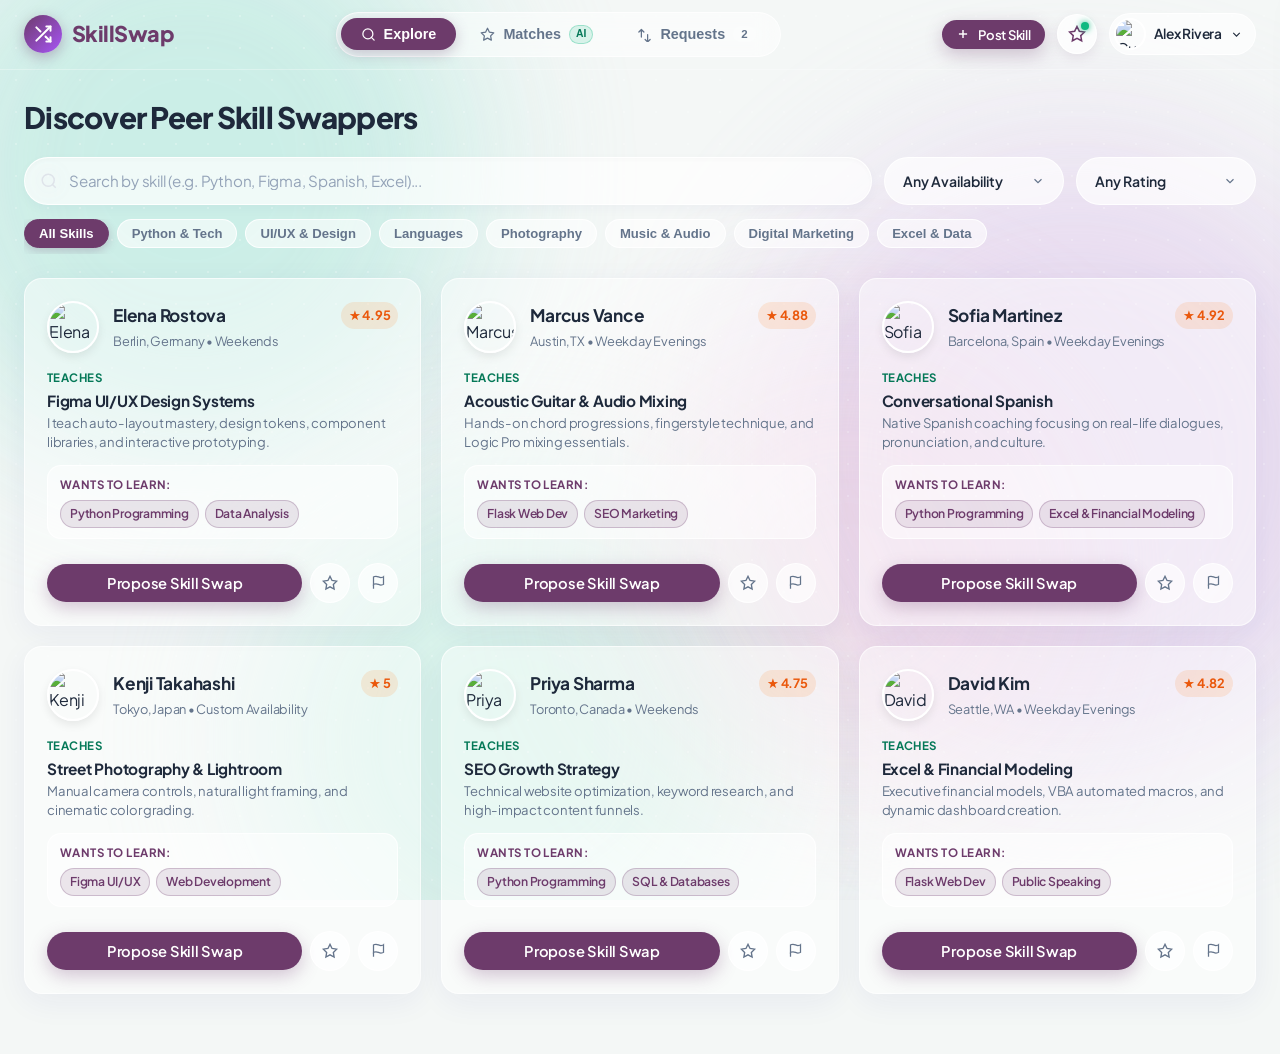
==== commit 2d9ee5fb: "Initial frontend" ====
--- a/index.html
+++ b/index.html
@@ -5,6 +5,9 @@
   <meta name="viewport" content="width=device-width, initial-scale=1.0">
   <title>SkillSwap | Peer-to-Peer Skill Exchange Platform</title>
   <meta name="description" content="A modern glassmorphic skill swapping platform. Trade skills, learn from peers, and connect with zero monetary barrier.">
+  <link rel="preconnect" href="https://fonts.googleapis.com">
+  <link rel="preconnect" href="https://fonts.gstatic.com" crossorigin>
+  <link href="https://fonts.googleapis.com/css2?family=Plus+Jakarta+Sans:wght@400;500;600;700;800&display=swap" rel="stylesheet">
   <link rel="stylesheet" href="style.css">
 </head>
 <body>
@@ -21,15 +24,15 @@
   <div id="toastContainer" class="toast-container" aria-live="polite"></div>
 
   <!-- ==========================================================================
-       TOP NAVIGATION BAR (ELEVATED GLASS)
+       TOP NAVIGATION BAR (FLUSH AT TOP -> SCROLL FLOATING FROSTED GLASS)
        ========================================================================== -->
-  <header class="navbar-container">
-    <nav class="glass-elevated navbar" aria-label="Main Navigation">
+  <header class="navbar-container" id="mainNavbar">
+    <nav class="navbar" aria-label="Main Navigation">
       
-      <!-- Brand Logo -->
+      <!-- Brand Logo (No cluttered subtitle) -->
       <a href="#explore" class="nav-brand" onclick="navigateTo('explore'); return false;">
         <div class="brand-icon">
-          <svg width="22" height="22" viewBox="0 0 24 24" fill="none" stroke="currentColor" stroke-width="2.4" stroke-linecap="round" stroke-linejoin="round">
+          <svg width="20" height="20" viewBox="0 0 24 24" fill="none" stroke="currentColor" stroke-width="2.4" stroke-linecap="round" stroke-linejoin="round">
             <path d="M16 3h5v5"></path>
             <path d="M4 20L21 3"></path>
             <path d="M21 16v5h-5"></path>
@@ -37,91 +40,70 @@
             <path d="M4 4l5 5"></path>
           </svg>
         </div>
-        <div class="brand-text">
-          <h1>SkillSwap</h1>
-          <p>Barter Skill Exchange</p>
-        </div>
+        <span class="brand-title">SkillSwap</span>
       </a>
 
-      <!-- Navigation Tabs -->
-      <ul class="nav-links" id="navLinksList">
-        <li>
-          <button type="button" class="nav-link-btn active" id="navBtn-explore" onclick="navigateTo('explore')">
-            <svg width="16" height="16" viewBox="0 0 24 24" fill="none" stroke="currentColor" stroke-width="2" stroke-linecap="round" stroke-linejoin="round">
-              <circle cx="11" cy="11" r="8"></circle>
-              <line x1="21" y1="21" x2="16.65" y2="16.65"></line>
-            </svg>
-            <span>Explore</span>
-          </button>
-        </li>
-        <li>
-          <button type="button" class="nav-link-btn" id="navBtn-swaps" onclick="navigateTo('swaps')">
-            <svg width="16" height="16" viewBox="0 0 24 24" fill="none" stroke="currentColor" stroke-width="2" stroke-linecap="round" stroke-linejoin="round">
-              <path d="M7 16V4m0 0L3 8m4-4l4 4m6 4v12m0 0l4-4m-4 4l-4-4"></path>
-            </svg>
-            <span>My Swaps</span>
-            <span class="nav-counter" id="swapsNavCounter">2</span>
-          </button>
-        </li>
-        <li>
-          <button type="button" class="nav-link-btn" id="navBtn-profile" onclick="navigateTo('profile')">
-            <svg width="16" height="16" viewBox="0 0 24 24" fill="none" stroke="currentColor" stroke-width="2" stroke-linecap="round" stroke-linejoin="round">
-              <path d="M20 21v-2a4 4 0 0 0-4-4H8a4 4 0 0 0-4 4v2"></path>
-              <circle cx="12" cy="7" r="4"></circle>
-            </svg>
-            <span>My Profile & Skills</span>
-          </button>
-        </li>
-        <li>
-          <button type="button" class="nav-link-btn" id="navBtn-ai" onclick="navigateTo('ai')">
-            <svg width="16" height="16" viewBox="0 0 24 24" fill="none" stroke="currentColor" stroke-width="2" stroke-linecap="round" stroke-linejoin="round">
-              <path d="M12 2v4m0 12v4M4.93 4.93l2.83 2.83m8.48 8.48l2.83 2.83M2 12h4m12 0h4M4.93 19.07l2.83-2.83m8.48-8.48l2.83-2.83"></path>
-            </svg>
-            <span>AI Assistant</span>
-            <span class="badge badge-mint" style="font-size: 0.65rem; padding: 1px 6px;">AI 3.0</span>
-          </button>
-        </li>
-        <li>
-          <button type="button" class="nav-link-btn" id="navBtn-admin" onclick="navigateTo('admin')">
-            <svg width="16" height="16" viewBox="0 0 24 24" fill="none" stroke="currentColor" stroke-width="2" stroke-linecap="round" stroke-linejoin="round">
-              <path d="M12 22s8-4 8-10V5l-8-3-8 3v7c0 6 8 10 8 10z"></path>
-            </svg>
-            <span>Admin Portal</span>
-          </button>
-        </li>
-      </ul>
-
-      <!-- User Account Menu & Role Switcher Pill -->
+      <!-- FIX #2: Unified Frosted-Glass Pill Container: Explore | Matches | Requests -->
+      <div class="nav-pills-container" role="tablist">
+        <button type="button" class="nav-pill-btn active" id="navBtn-explore" onclick="navigateTo('explore')">
+          <svg width="15" height="15" viewBox="0 0 24 24" fill="none" stroke="currentColor" stroke-width="2" stroke-linecap="round" stroke-linejoin="round">
+            <circle cx="11" cy="11" r="8"></circle>
+            <line x1="21" y1="21" x2="16.65" y2="16.65"></line>
+          </svg>
+          <span>Explore</span>
+        </button>
+        <button type="button" class="nav-pill-btn" id="navBtn-matches" onclick="navigateTo('matches')">
+          <svg width="15" height="15" viewBox="0 0 24 24" fill="none" stroke="currentColor" stroke-width="2" stroke-linecap="round" stroke-linejoin="round">
+            <polygon points="12 2 15.09 8.26 22 9.27 17 14.14 18.18 21.02 12 17.77 5.82 21.02 7 14.14 2 9.27 8.91 8.26 12 2"></polygon>
+          </svg>
+          <span>Matches</span>
+          <span class="badge badge-mint" style="font-size: 0.65rem; padding: 1px 6px;">AI</span>
+        </button>
+        <button type="button" class="nav-pill-btn" id="navBtn-swaps" onclick="navigateTo('swaps')">
+          <svg width="15" height="15" viewBox="0 0 24 24" fill="none" stroke="currentColor" stroke-width="2" stroke-linecap="round" stroke-linejoin="round">
+            <path d="M7 16V4m0 0L3 8m4-4l4 4m6 4v12m0 0l4-4m-4 4l-4-4"></path>
+          </svg>
+          <span>Requests</span>
+          <span class="nav-counter" id="swapsNavCounter">2</span>
+        </button>
+      </div>
+
+      <!-- Right Nav Actions: + Post Skill, Circular AI button, User Avatar Pill -->
       <div class="nav-actions">
+        <!-- Post Skill Button -->
+        <button type="button" class="btn btn-primary btn-sm" onclick="openPostSkillModal()">
+          <svg width="14" height="14" viewBox="0 0 24 24" fill="none" stroke="currentColor" stroke-width="2.5"><line x1="12" y1="5" x2="12" y2="19"></line><line x1="5" y1="12" x2="19" y2="12"></line></svg>
+          <span>Post Skill</span>
+        </button>
+
+        <!-- FIX #4: Sleek Circular AI Copilot Drawer Toggle Button -->
+        <button type="button" class="btn-ai-toggle" id="btnAiToggle" onclick="toggleAiDrawer()" title="Open AI Copilot" aria-label="Open AI Copilot">
+          <span class="ai-dot-indicator"></span>
+          <svg width="18" height="18" viewBox="0 0 24 24" fill="none" stroke="currentColor" stroke-width="2">
+            <polygon points="12 2 15.09 8.26 22 9.27 17 14.14 18.18 21.02 12 17.77 5.82 21.02 7 14.14 2 9.27 8.91 8.26 12 2"></polygon>
+          </svg>
+        </button>
+
+        <!-- User Avatar Pill (Opens profile when clicked or via dropdown) -->
         <div class="user-menu-pill" id="userMenuPill" onclick="toggleUserDropdown(event)">
           <img src="https://images.unsplash.com/photo-1534528741775-53994a69daeb?w=150&auto=format&fit=crop&q=80" alt="Current User" class="user-avatar-sm" id="navUserAvatar">
           <span class="user-name-snippet" id="navUserName">Alex Rivera</span>
-          <span class="role-tag-mini role-tag-user" id="navRoleBadge">User</span>
-          <svg width="14" height="14" viewBox="0 0 24 24" fill="none" stroke="currentColor" stroke-width="2" stroke-linecap="round" stroke-linejoin="round">
+          <svg width="13" height="13" viewBox="0 0 24 24" fill="none" stroke="currentColor" stroke-width="2">
             <polyline points="6 9 12 15 18 9"></polyline>
           </svg>
 
-          <!-- Dropdown items -->
+          <!-- Dropdown items: User profile only (No admin switch, no role badge) -->
           <div class="glass-elevated user-dropdown" id="userDropdown">
-            <button type="button" class="dropdown-item" onclick="toggleDemoRole(); event.stopPropagation();">
-              <svg width="16" height="16" viewBox="0 0 24 24" fill="none" stroke="currentColor" stroke-width="2">
-                <path d="M16 21v-2a4 4 0 0 0-4-4H5a4 4 0 0 0-4 4v2"></path>
-                <circle cx="8.5" cy="7" r="4"></circle>
-                <line x1="20" y1="8" x2="20" y2="14"></line>
-                <line x1="23" y1="11" x2="17" y2="11"></line>
+            <button type="button" class="dropdown-item" onclick="navigateTo('profile'); event.stopPropagation();">
+              <svg width="15" height="15" viewBox="0 0 24 24" fill="none" stroke="currentColor" stroke-width="2">
+                <circle cx="12" cy="7" r="4"></circle>
+                <path d="M20 21v-2a4 4 0 0 0-4-4H8a4 4 0 0 0-4 4v2"></path>
               </svg>
-              <span id="roleToggleText">Switch to Admin Mode</span>
-            </button>
-            <button type="button" class="dropdown-item" onclick="navigateTo('profile'); event.stopPropagation();">
-              <svg width="16" height="16" viewBox="0 0 24 24" fill="none" stroke="currentColor" stroke-width="2">
-                <circle cx="12" cy="12" r="3"></circle>
-                <path d="M19.4 15a1.65 1.65 0 0 0 .33 1.82l.06.06a2 2 0 0 1 0 2.83 2 2 0 0 1-2.83 0l-.06-.06a1.65 1.65 0 0 0-1.82-.33 1.65 1.65 0 0 0-1 1.51V21a2 2 0 0 1-2 2 2 2 0 0 1-2-2v-.09A1.65 1.65 0 0 0 9 19.4a1.65 1.65 0 0 0-1.82.33l-.06.06a2 2 0 0 1-2.83 0 2 2 0 0 1 0-2.83l.06-.06a1.65 1.65 0 0 0 .33-1.82 1.65 1.65 0 0 0-1.51-1H3a2 2 0 0 1-2-2 2 2 0 0 1 2-2h.09A1.65 1.65 0 0 0 4.6 9a1.65 1.65 0 0 0-.33-1.82l-.06-.06a2 2 0 0 1 0-2.83 2 2 0 0 1 2.83 0l.06.06a1.65 1.65 0 0 0 1.82.33H9a1.65 1.65 0 0 0 1-1.51V3a2 2 0 0 1 2-2 2 2 0 0 1 2 2v.09a1.65 1.65 0 0 0 1 1.51 1.65 1.65 0 0 0 1.82-.33l.06-.06a2 2 0 0 1 2.83 0 2 2 0 0 1 0 2.83l-.06.06a1.65 1.65 0 0 0-.33 1.82V9a1.65 1.65 0 0 0 1.51 1H21a2 2 0 0 1 2 2 2 2 0 0 1-2 2h-.09a1.65 1.65 0 0 0-1.51 1z"></path>
-              </svg>
-              <span>Manage Profile</span>
+              <span>My Profile & Skills</span>
             </button>
             <div class="dropdown-divider"></div>
             <button type="button" class="dropdown-item" style="color: var(--danger);" onclick="handleLogout()">
-              <svg width="16" height="16" viewBox="0 0 24 24" fill="none" stroke="currentColor" stroke-width="2">
+              <svg width="15" height="15" viewBox="0 0 24 24" fill="none" stroke="currentColor" stroke-width="2">
                 <path d="M9 21H5a2 2 0 0 1-2-2V5a2 2 0 0 1 2-2h4"></path>
                 <polyline points="16 17 21 12 16 7"></polyline>
                 <line x1="21" y1="12" x2="9" y2="12"></line>
@@ -135,42 +117,36 @@
     </nav>
   </header>
 
+  <!-- Platform-wide broadcast banner -->
+  <div class="broadcast-banner-container" id="broadcastContainer" style="display: none; max-width: 1280px; margin: 12px auto 0 auto; padding: 0 24px;">
+    <div class="glass-elevated" id="broadcastBanner" style="display: flex; align-items: center; justify-content: space-between; padding: 10px 18px; border-radius: var(--radius-md); border-left: 4px solid var(--primary);">
+      <div style="display: flex; align-items: center; gap: 10px;">
+        <span class="badge badge-plum" id="broadcastTypeTag">Announcement</span>
+        <span id="broadcastMessageText" style="font-size: 0.88rem; font-weight: 500;">Welcome to SkillSwap!</span>
+      </div>
+      <button type="button" class="broadcast-close" onclick="dismissBroadcast()" aria-label="Dismiss banner" style="background: none; border: none; cursor: pointer; color: var(--text-muted);">
+        <svg width="16" height="16" viewBox="0 0 24 24" fill="none" stroke="currentColor" stroke-width="2"><line x1="18" y1="6" x2="6" y2="18"></line><line x1="6" y1="6" x2="18" y2="18"></line></svg>
+      </button>
+    </div>
+  </div>
+
   <!-- ==========================================================================
-       DYNAMIC PLATFORM-WIDE BROADCAST BANNER (ADMIN DRIVEN)
-       ========================================================================== -->
-  <div class="broadcast-banner-container" id="broadcastContainer" style="display: none;">
-    <div class="glass-elevated broadcast-banner" id="broadcastBanner">
-      <div class="broadcast-content">
-        <span class="broadcast-tag" id="broadcastTypeTag">Announcement</span>
-        <span id="broadcastMessageText">🚀 Welcome to SkillSwap 2.0! Try the new AI Assistant to find mutual swap matches instantly.</span>
-      </div>
-      <button type="button" class="broadcast-close" onclick="dismissBroadcast()" aria-label="Dismiss banner">
-        <svg width="16" height="16" viewBox="0 0 24 24" fill="none" stroke="currentColor" stroke-width="2">
-          <line x1="18" y1="6" x2="6" y2="18"></line>
-          <line x1="6" y1="6" x2="18" y2="18"></line>
-        </svg>
-      </button>
-    </div>
-  </div>
-
-  <!-- ==========================================================================
-       MAIN CONTENT CONTAINER
+       MAIN VIEWS WRAPPER
        ========================================================================== -->
   <main class="main-wrapper">
 
     <!-- ----------------------------------------------------------------------
-         VIEW 1: SEARCH & DISCOVERY (EXPLORE)
+         VIEW 1: SEARCH & DISCOVERY (EXPLORE) - MINIMAL, AIRY, UNCLUTTERED
          ---------------------------------------------------------------------- -->
     <section class="view-section active" id="view-explore">
       
-      <!-- Search & Filters Hero Card -->
-      <div class="glass-card hero-search-card">
-        <div class="hero-header">
+      <!-- FIX #7: Minimal Hero (No long paragraph) -> Straight into search -->
+      <div class="hero-minimal-bar">
+        <div class="hero-minimal-header">
           <h2>Discover Peer Skill Swappers</h2>
-          <p>Exchange your talents with other learners without spending a single dollar. Find mentors, partners, and collaborators.</p>
-        </div>
-
-        <!-- Search input and filter selects row -->
+        </div>
+
+        <!-- Search Controls Row with FIX #5 Custom Glass Dropdowns -->
         <div class="search-controls-row">
           <div class="search-input-wrapper">
             <svg class="search-icon-left" width="18" height="18" viewBox="0 0 24 24" fill="none" stroke="currentColor" stroke-width="2">
@@ -186,29 +162,51 @@
             </button>
           </div>
 
-          <!-- Availability Filter -->
-          <select id="filterAvailability" class="glass-select filter-select" onchange="applyFilters()">
-            <option value="all">Any Availability</option>
-            <option value="Weekends">Weekends Only</option>
-            <option value="Weekday Evenings">Weekday Evenings</option>
-            <option value="Custom Availability">Flexible / Custom</option>
-          </select>
-
-          <!-- Rating Filter -->
-          <select id="filterRating" class="glass-select filter-select" onchange="applyFilters()">
-            <option value="0">Any Rating</option>
-            <option value="4.8">★ 4.8 & Above</option>
-            <option value="4.5">★ 4.5 & Above</option>
-            <option value="4.0">★ 4.0 & Above</option>
-          </select>
-
-          <!-- Matchmaker Shortcut -->
-          <button type="button" class="btn btn-primary" onclick="runAiInstantMatch()">
-            <svg width="16" height="16" viewBox="0 0 24 24" fill="none" stroke="currentColor" stroke-width="2">
-              <polygon points="12 2 15.09 8.26 22 9.27 17 14.14 18.18 21.02 12 17.77 5.82 21.02 7 14.14 2 9.27 8.91 8.26 12 2"></polygon>
-            </svg>
-            <span>Smart Match Me</span>
-          </button>
+          <!-- Custom Glass Dropdown: Availability -->
+          <div class="custom-dropdown" id="dropdownAvailability">
+            <button type="button" class="custom-dropdown-btn" onclick="toggleDropdown('dropdownAvailability')">
+              <span id="selectedAvailabilityLabel">Any Availability</span>
+              <svg class="custom-dropdown-chevron" width="14" height="14" viewBox="0 0 24 24" fill="none" stroke="currentColor" stroke-width="2"><polyline points="6 9 12 15 18 9"></polyline></svg>
+            </button>
+            <div class="custom-dropdown-panel">
+              <div class="custom-dropdown-item selected" onclick="selectDropdownOption('availability', 'all', 'Any Availability')">
+                <span>Any Availability</span>
+                <span class="check-icon">✓</span>
+              </div>
+              <div class="custom-dropdown-item" onclick="selectDropdownOption('availability', 'Weekends', 'Weekends')">
+                <span>Weekends</span>
+              </div>
+              <div class="custom-dropdown-item" onclick="selectDropdownOption('availability', 'Weekday Evenings', 'Weekday Evenings')">
+                <span>Weekday Evenings</span>
+              </div>
+              <div class="custom-dropdown-item" onclick="selectDropdownOption('availability', 'Custom Availability', 'Flexible / Custom')">
+                <span>Flexible / Custom</span>
+              </div>
+            </div>
+          </div>
+
+          <!-- Custom Glass Dropdown: Rating -->
+          <div class="custom-dropdown" id="dropdownRating">
+            <button type="button" class="custom-dropdown-btn" onclick="toggleDropdown('dropdownRating')">
+              <span id="selectedRatingLabel">Any Rating</span>
+              <svg class="custom-dropdown-chevron" width="14" height="14" viewBox="0 0 24 24" fill="none" stroke="currentColor" stroke-width="2"><polyline points="6 9 12 15 18 9"></polyline></svg>
+            </button>
+            <div class="custom-dropdown-panel">
+              <div class="custom-dropdown-item selected" onclick="selectDropdownOption('rating', 0, 'Any Rating')">
+                <span>Any Rating</span>
+                <span class="check-icon">✓</span>
+              </div>
+              <div class="custom-dropdown-item" onclick="selectDropdownOption('rating', 4.8, '★ 4.8 & Above')">
+                <span>★ 4.8 & Above</span>
+              </div>
+              <div class="custom-dropdown-item" onclick="selectDropdownOption('rating', 4.5, '★ 4.5 & Above')">
+                <span>★ 4.5 & Above</span>
+              </div>
+              <div class="custom-dropdown-item" onclick="selectDropdownOption('rating', 4.0, '★ 4.0 & Above')">
+                <span>★ 4.0 & Above</span>
+              </div>
+            </div>
+          </div>
         </div>
 
         <!-- Quick Filter Category Chips -->
@@ -218,20 +216,79 @@
           <button type="button" class="category-chip" onclick="setCategoryFilter('Figma', this)">UI/UX & Design</button>
           <button type="button" class="category-chip" onclick="setCategoryFilter('Spanish', this)">Languages</button>
           <button type="button" class="category-chip" onclick="setCategoryFilter('Photography', this)">Photography</button>
-          <button type="button" class="category-chip" onclick="setCategoryFilter('Music', this)">Music & Instruments</button>
+          <button type="button" class="category-chip" onclick="setCategoryFilter('Music', this)">Music & Audio</button>
           <button type="button" class="category-chip" onclick="setCategoryFilter('Marketing', this)">Digital Marketing</button>
           <button type="button" class="category-chip" onclick="setCategoryFilter('Excel', this)">Excel & Data</button>
         </div>
       </div>
 
-      <!-- Public Profiles Grid Container -->
+      <!-- Public Profiles Grid (Airy, Minimal Cards) -->
       <div class="profiles-grid" id="profilesGrid">
-        <!-- Dynamically populated by app.js -->
+        <!-- Injected dynamically by app.js -->
       </div>
     </section>
 
     <!-- ----------------------------------------------------------------------
-         VIEW 2: USER PROFILE & SKILLS MANAGEMENT
+         VIEW 2: MATCHES (SMART RECIPROCAL BARTER MATCHMAKER)
+         ---------------------------------------------------------------------- -->
+    <section class="view-section" id="view-matches">
+      <div style="margin-bottom: 20px;">
+        <h2 style="font-family: var(--font-heading); font-size: 1.85rem; font-weight: 800; color: var(--text-main);">
+          Mutual Skill Matches
+        </h2>
+        <p style="color: var(--text-muted); font-size: 0.92rem;">
+          Algorithmic dual matches: swappers who want what you teach, and teach what you want to learn.
+        </p>
+      </div>
+
+      <div class="matches-grid" id="matchesGrid">
+        <!-- Injected by app.js -->
+      </div>
+    </section>
+
+    <!-- ----------------------------------------------------------------------
+         VIEW 3: REQUESTS (SWAP PROPOSITIONS & REVIEWS)
+         ---------------------------------------------------------------------- -->
+    <section class="view-section" id="view-swaps">
+      <div class="glass-card swaps-view-card">
+        
+        <div style="display: flex; justify-content: space-between; align-items: center; margin-bottom: 20px; flex-wrap: wrap; gap: 12px;">
+          <div>
+            <h2 style="font-family: var(--font-heading); font-size: 1.5rem; font-weight: 800; color: var(--text-main);">
+              Swap Requests Hub
+            </h2>
+            <p style="color: var(--text-muted); font-size: 0.88rem;">Manage incoming proposals, pending outgoing requests, and active learning sessions.</p>
+          </div>
+          <button type="button" class="btn btn-glass btn-sm" onclick="navigateTo('explore')">
+            <span>Explore Swappers</span>
+          </button>
+        </div>
+
+        <!-- Subtabs -->
+        <div class="swaps-subtabs" role="tablist">
+          <button type="button" class="swap-subtab-btn active" id="subtab-incoming" onclick="switchSwapSubtab('incoming')">
+            <span>Incoming Offers</span>
+            <span class="badge badge-plum" id="subtabIncomingCount">2</span>
+          </button>
+          <button type="button" class="swap-subtab-btn" id="subtab-outgoing" onclick="switchSwapSubtab('outgoing')">
+            <span>Pending Outgoing</span>
+            <span class="badge badge-neutral" id="subtabOutgoingCount">1</span>
+          </button>
+          <button type="button" class="swap-subtab-btn" id="subtab-active" onclick="switchSwapSubtab('active')">
+            <span>Active & Completed</span>
+            <span class="badge badge-mint" id="subtabActiveCount">2</span>
+          </button>
+        </div>
+
+        <div class="swaps-list-container" id="swapsListContainer">
+          <!-- Injected by app.js -->
+        </div>
+
+      </div>
+    </section>
+
+    <!-- ----------------------------------------------------------------------
+         VIEW 4: USER PROFILE & SKILLS MANAGEMENT
          ---------------------------------------------------------------------- -->
     <section class="view-section" id="view-profile">
       <div class="profile-editor-layout">
@@ -241,15 +298,15 @@
           <div class="avatar-upload-wrapper">
             <img src="https://images.unsplash.com/photo-1534528741775-53994a69daeb?w=150&auto=format&fit=crop&q=80" alt="Avatar Preview" class="avatar-preview-img" id="sidebarAvatarPreview">
             <label class="avatar-upload-btn" title="Change Avatar URL" onclick="promptAvatarUrl()">
-              <svg width="16" height="16" viewBox="0 0 24 24" fill="none" stroke="currentColor" stroke-width="2">
+              <svg width="15" height="15" viewBox="0 0 24 24" fill="none" stroke="currentColor" stroke-width="2">
                 <path d="M23 19a2 2 0 0 1-2 2H3a2 2 0 0 1-2-2V8a2 2 0 0 1 2-2h4l2-3h6l2 3h4a2 2 0 0 1 2 2z"></path>
                 <circle cx="12" cy="13" r="4"></circle>
               </svg>
             </label>
           </div>
 
-          <h3 class="profile-sidebar-name" id="sidebarName">Alex Rivera</h3>
-          <p class="profile-sidebar-email" id="sidebarEmail">alex.rivera@example.com</p>
+          <h3 style="font-family: var(--font-heading); font-size: 1.35rem; font-weight: 700; margin-bottom: 2px;" id="sidebarName">Alex Rivera</h3>
+          <p style="font-size: 0.85rem; color: var(--text-muted); margin-bottom: 14px;" id="sidebarEmail">alex.rivera@example.com</p>
 
           <div style="display: flex; justify-content: center; gap: 8px; margin-bottom: 16px;">
             <span class="badge badge-amber" id="sidebarRating">★ 4.9 Rating</span>
@@ -259,8 +316,8 @@
           <!-- Profile Visibility Switch -->
           <div class="visibility-card">
             <div class="visibility-header">
-              <span class="visibility-title">
-                <svg width="16" height="16" viewBox="0 0 24 24" fill="none" stroke="currentColor" stroke-width="2">
+              <span style="font-size: 0.85rem; font-weight: 700; color: var(--text-main); display: flex; align-items: center; gap: 6px;">
+                <svg width="15" height="15" viewBox="0 0 24 24" fill="none" stroke="currentColor" stroke-width="2">
                   <path d="M1 12s4-8 11-8 11 8 11 8-4 8-11 8-11-8-11-8z"></path>
                   <circle cx="12" cy="12" r="3"></circle>
                 </svg>
@@ -271,16 +328,18 @@
                 <span class="toggle-slider"></span>
               </label>
             </div>
-            <p class="visibility-desc" id="visibilityDesc">
-              <strong>Public:</strong> Discoverable in global search. Other users can propose swaps.
+            <p style="font-size: 0.76rem; color: var(--text-muted);" id="visibilityDesc">
+              <strong>Public:</strong> Discoverable in global search.
             </p>
           </div>
         </div>
 
         <!-- Main Edit Form Card -->
         <div class="glass-card profile-form-card">
-          <h2 class="section-heading-clean">Profile & Skill Settings</h2>
-          <p class="section-subtext">Configure what you can teach and what you want to learn. This feeds our AI matchmaking engine.</p>
+          <h2 style="font-family: var(--font-heading); font-size: 1.4rem; font-weight: 800; color: var(--text-main); margin-bottom: 4px;">
+            Profile & Skill Preferences
+          </h2>
+          <p style="font-size: 0.86rem; color: var(--text-muted); margin-bottom: 24px;">Configure what you teach and learn for optimal reciprocal matching.</p>
 
           <form id="profileEditForm" onsubmit="saveUserProfile(event)">
             
@@ -291,40 +350,31 @@
               </div>
 
               <div class="form-group">
-                <label class="form-label" for="profileLocation">Location / Timezone (Optional)</label>
+                <label class="form-label" for="profileLocation">Location (Optional)</label>
                 <input type="text" id="profileLocation" class="glass-input" value="San Francisco, CA (PST)">
               </div>
             </div>
 
             <div class="form-group">
-              <label class="form-label" for="profileBio">Bio / Background Overview</label>
-              <textarea id="profileBio" class="glass-textarea" rows="3" placeholder="Share a few words about your background, experience level, and learning style...">Senior Python & Backend Developer with 5+ years building APIs and data pipelines. Passionate about learning UI design and ceramics!</textarea>
+              <label class="form-label" for="profileBio">Bio / Headline</label>
+              <textarea id="profileBio" class="glass-textarea" rows="2" placeholder="Brief intro...">Senior Python & Backend Developer with 5+ years building APIs and data pipelines. Passionate about learning UI design and ceramics!</textarea>
             </div>
 
             <!-- Availability Selector -->
             <div class="form-group">
-              <label class="form-label">When are you available for Skill Swapping?</label>
+              <label class="form-label">Availability Schedule</label>
               <div class="availability-pills-group">
                 <label>
                   <input type="checkbox" class="availability-pill-checkbox" name="availability" value="Weekends" checked>
-                  <span class="availability-pill-label">
-                    <svg width="14" height="14" viewBox="0 0 24 24" fill="none" stroke="currentColor" stroke-width="2"><rect x="3" y="4" width="18" height="18" rx="2" ry="2"></rect><line x1="16" y1="2" x2="16" y2="6"></line><line x1="8" y1="2" x2="8" y2="6"></line><line x1="3" y1="10" x2="21" y2="10"></line></svg>
-                    Weekends
-                  </span>
+                  <span class="availability-pill-label">Weekends</span>
                 </label>
                 <label>
                   <input type="checkbox" class="availability-pill-checkbox" name="availability" value="Weekday Evenings" checked>
-                  <span class="availability-pill-label">
-                    <svg width="14" height="14" viewBox="0 0 24 24" fill="none" stroke="currentColor" stroke-width="2"><circle cx="12" cy="12" r="5"></circle><line x1="12" y1="1" x2="12" y2="3"></line><line x1="12" y1="21" x2="12" y2="23"></line><line x1="4.22" y1="4.22" x2="5.64" y2="5.64"></line><line x1="18.36" y1="18.36" x2="19.78" y2="19.78"></line></svg>
-                    Weekday Evenings
-                  </span>
+                  <span class="availability-pill-label">Weekday Evenings</span>
                 </label>
                 <label>
                   <input type="checkbox" class="availability-pill-checkbox" name="availability" value="Custom Availability">
-                  <span class="availability-pill-label">
-                    <svg width="14" height="14" viewBox="0 0 24 24" fill="none" stroke="currentColor" stroke-width="2"><circle cx="12" cy="12" r="10"></circle><polyline points="12 6 12 12 14 14"></polyline></svg>
-                    Custom Availability
-                  </span>
+                  <span class="availability-pill-label">Flexible / Custom</span>
                 </label>
               </div>
             </div>
@@ -332,50 +382,33 @@
             <!-- Skills Offered Tag Manager -->
             <div class="skill-manager-box">
               <div class="skill-manager-header">
-                <span class="skill-manager-title offered">
-                  <svg width="18" height="18" viewBox="0 0 24 24" fill="none" stroke="currentColor" stroke-width="2"><path d="M12 2l3.09 6.26L22 9.27l-5 4.87 1.18 6.88L12 17.77l-6.18 3.25L7 14.14 2 9.27l6.91-1.01L12 2z"></path></svg>
-                  Skills Offered (What You Can Teach)
+                <span style="font-size: 0.9rem; font-weight: 700; color: var(--emerald-dark); display: flex; align-items: center; gap: 6px;">
+                  <svg width="16" height="16" viewBox="0 0 24 24" fill="none" stroke="currentColor" stroke-width="2"><polyline points="20 6 9 17 4 12"></polyline></svg>
+                  Skills Offered (Teaches)
                 </span>
                 <span class="badge badge-mint" id="offeredCount">3 Skills</span>
               </div>
               <div class="skill-tags-editor" id="offeredTagsContainer">
-                <!-- Editable pills inserted dynamically -->
                 <input type="text" id="inputOfferedTag" class="tag-input-inline" placeholder="+ Type skill & press Enter">
-              </div>
-              <div class="skill-preset-recommendations">
-                <span>Popular suggestions:</span>
-                <button type="button" class="quick-add-tag-btn" onclick="addSkillQuick('offered', 'Python Programming')">+ Python</button>
-                <button type="button" class="quick-add-tag-btn" onclick="addSkillQuick('offered', 'Flask Web Dev')">+ Flask</button>
-                <button type="button" class="quick-add-tag-btn" onclick="addSkillQuick('offered', 'SQL & Databases')">+ SQL</button>
-                <button type="button" class="quick-add-tag-btn" onclick="addSkillQuick('offered', 'Public Speaking')">+ Public Speaking</button>
               </div>
             </div>
 
             <!-- Skills Wanted Tag Manager -->
             <div class="skill-manager-box">
               <div class="skill-manager-header">
-                <span class="skill-manager-title wanted">
-                  <svg width="18" height="18" viewBox="0 0 24 24" fill="none" stroke="currentColor" stroke-width="2"><circle cx="12" cy="12" r="10"></circle><polyline points="12 6 12 12 16 14"></polyline></svg>
-                  Skills Wanted (What You Want to Learn)
+                <span style="font-size: 0.9rem; font-weight: 700; color: var(--primary); display: flex; align-items: center; gap: 6px;">
+                  <svg width="16" height="16" viewBox="0 0 24 24" fill="none" stroke="currentColor" stroke-width="2"><circle cx="12" cy="12" r="10"></circle><polyline points="12 6 12 12 16 14"></polyline></svg>
+                  Skills Wanted (Learns)
                 </span>
                 <span class="badge badge-plum" id="wantedCount">2 Skills</span>
               </div>
               <div class="skill-tags-editor" id="wantedTagsContainer">
-                <!-- Editable pills inserted dynamically -->
                 <input type="text" id="inputWantedTag" class="tag-input-inline" placeholder="+ Type skill & press Enter">
               </div>
-              <div class="skill-preset-recommendations">
-                <span>Popular to learn:</span>
-                <button type="button" class="quick-add-tag-btn" onclick="addSkillQuick('wanted', 'Figma UI/UX')">+ Figma</button>
-                <button type="button" class="quick-add-tag-btn" onclick="addSkillQuick('wanted', 'Digital Illustration')">+ Illustration</button>
-                <button type="button" class="quick-add-tag-btn" onclick="addSkillQuick('wanted', 'Guitar Basics')">+ Guitar</button>
-                <button type="button" class="quick-add-tag-btn" onclick="addSkillQuick('wanted', 'Spanish Conversational')">+ Spanish</button>
-              </div>
-            </div>
-
-            <div style="display: flex; justify-content: flex-end; gap: 12px; margin-top: 24px;">
-              <button type="submit" class="btn btn-primary btn-lg">
-                <svg width="18" height="18" viewBox="0 0 24 24" fill="none" stroke="currentColor" stroke-width="2"><path d="M19 21H5a2 2 0 0 1-2-2V5a2 2 0 0 1 2-2h11l5 5v11a2 2 0 0 1-2 2z"></path><polyline points="17 21 17 13 7 13 7 21"></polyline><polyline points="7 3 7 8 15 8"></polyline></svg>
+            </div>
+
+            <div style="display: flex; justify-content: flex-end; gap: 12px; margin-top: 20px;">
+              <button type="submit" class="btn btn-primary">
                 <span>Save Profile Changes</span>
               </button>
             </div>
@@ -386,407 +419,55 @@
       </div>
     </section>
 
-    <!-- ----------------------------------------------------------------------
-         VIEW 3: SWAP REQUESTS & RATINGS WORKFLOW
-         ---------------------------------------------------------------------- -->
-    <section class="view-section" id="view-swaps">
-      <div class="glass-card swaps-view-card">
-        
-        <div style="display: flex; justify-content: space-between; align-items: center; margin-bottom: 20px; flex-wrap: wrap; gap: 12px;">
-          <div>
-            <h2 class="section-heading-clean">Swap Requests & Exchange Hub</h2>
-            <p class="section-subtext" style="margin-bottom: 0;">Manage incoming barter propositions, active collaborations, and leave feedback reviews.</p>
-          </div>
-          <button type="button" class="btn btn-glass" onclick="navigateTo('explore')">
-            <svg width="16" height="16" viewBox="0 0 24 24" fill="none" stroke="currentColor" stroke-width="2"><circle cx="11" cy="11" r="8"></circle><line x1="21" y1="21" x2="16.65" y2="16.65"></line></svg>
-            <span>Find New Swappers</span>
-          </button>
-        </div>
-
-        <!-- Sub-tabs for Swaps -->
-        <div class="swaps-subtabs" role="tablist">
-          <button type="button" class="swap-subtab-btn active" id="subtab-incoming" onclick="switchSwapSubtab('incoming')">
-            <svg width="16" height="16" viewBox="0 0 24 24" fill="none" stroke="currentColor" stroke-width="2"><polyline points="7 10 12 15 17 10"></polyline><line x1="12" y1="15" x2="12" y2="3"></line></svg>
-            <span>Incoming Offers</span>
-            <span class="badge badge-plum" id="subtabIncomingCount">2</span>
-          </button>
-          <button type="button" class="swap-subtab-btn" id="subtab-outgoing" onclick="switchSwapSubtab('outgoing')">
-            <svg width="16" height="16" viewBox="0 0 24 24" fill="none" stroke="currentColor" stroke-width="2"><polyline points="17 14 12 9 7 14"></polyline><line x1="12" y1="9" x2="12" y2="21"></line></svg>
-            <span>Pending Outgoing</span>
-            <span class="badge badge-neutral" id="subtabOutgoingCount">1</span>
-          </button>
-          <button type="button" class="swap-subtab-btn" id="subtab-active" onclick="switchSwapSubtab('active')">
-            <svg width="16" height="16" viewBox="0 0 24 24" fill="none" stroke="currentColor" stroke-width="2"><path d="M22 11.08V12a10 10 0 1 1-5.93-9.14"></path><polyline points="22 4 12 14.01 9 11.01"></polyline></svg>
-            <span>Active & Completed</span>
-            <span class="badge badge-mint" id="subtabActiveCount">2</span>
-          </button>
-        </div>
-
-        <!-- Swap Lists Content Container -->
-        <div class="swaps-list-container" id="swapsListContainer">
-          <!-- Populated by app.js -->
-        </div>
-
-      </div>
-    </section>
-
-    <!-- ----------------------------------------------------------------------
-         VIEW 4: DEDICATED AI ASSISTANT SECTION (3 CORE AI FEATURES)
-         ---------------------------------------------------------------------- -->
-    <section class="view-section" id="view-ai">
-      <div class="ai-view-container">
-        
-        <!-- Left AI Features Sidebar -->
-        <div class="glass-card ai-sidebar-card">
-          <div class="ai-pill-hero">
-            <div class="ai-sparkle-dot"></div>
-            <div>
-              <div style="font-weight: 800; font-size: 0.86rem; color: var(--primary);">SkillSwap Intelligence</div>
-              <div style="font-size: 0.72rem; color: var(--text-muted);">Gemini RAG & Agent Automation</div>
-            </div>
-          </div>
-
-          <h3 class="ai-sidebar-title">Core AI Capabilities</h3>
-
-          <!-- Feature 1: Agent Automation -->
-          <div class="ai-feature-card active" onclick="activateAiFeature('automation')">
-            <h4>
-              <svg width="16" height="16" viewBox="0 0 24 24" fill="none" stroke="currentColor" stroke-width="2"><path d="M14 2H6a2 2 0 0 0-2 2v16a2 2 0 0 0 2 2h12a2 2 0 0 0 2-2V8z"></path><polyline points="14 2 14 8 20 8"></polyline><line x1="16" y1="13" x2="8" y2="13"></line><line x1="16" y1="17" x2="8" y2="17"></line><polyline points="10 9 9 9 8 9"></polyline></svg>
-              1. Agent Automation
-            </h4>
-            <p>Tell the AI to filter swappers, send swap propositions, or organize pending requests in plain English.</p>
-          </div>
-
-          <!-- Feature 2: Profile Intelligence (RAG) -->
-          <div class="ai-feature-card" onclick="activateAiFeature('rag')">
-            <h4>
-              <svg width="16" height="16" viewBox="0 0 24 24" fill="none" stroke="currentColor" stroke-width="2"><circle cx="12" cy="12" r="10"></circle><line x1="12" y1="16" x2="12" y2="12"></line><line x1="12" y1="8" x2="12.01" y2="8"></line></svg>
-              2. Profile Intelligence (RAG)
-            </h4>
-            <p>Extracts deep compatibility insights, curriculum roadmaps, and summarized swap histories across users.</p>
-          </div>
-
-          <!-- Feature 3: Smart Matchmaker -->
-          <div class="ai-feature-card" onclick="activateAiFeature('matchmaker')">
-            <h4>
-              <svg width="16" height="16" viewBox="0 0 24 24" fill="none" stroke="currentColor" stroke-width="2"><polygon points="12 2 15.09 8.26 22 9.27 17 14.14 18.18 21.02 12 17.77 5.82 21.02 7 14.14 2 9.27 8.91 8.26 12 2"></polygon></svg>
-              3. Smart Matchmaker
-            </h4>
-            <p>Calculates reciprocal exchange overlap: finds who wants what you teach and teaches what you want.</p>
-          </div>
-
-          <div style="margin-top: auto; padding: 12px; background: rgba(255, 255, 255, 0.4); border-radius: var(--radius-md); font-size: 0.78rem; color: var(--text-muted);">
-            <strong style="color: var(--primary);">Backend Hook:</strong> Calls <code style="background: rgba(0,0,0,0.05); padding: 1px 4px; border-radius: 4px;">/api/ai/chat</code> & <code style="background: rgba(0,0,0,0.05); padding: 1px 4px; border-radius: 4px;">/api/ai/summarize</code> in Python Flask.
-          </div>
-        </div>
-
-        <!-- Right Main AI Chat Studio -->
-        <div class="glass-card ai-chat-window-card">
-          
-          <div class="ai-chat-header">
-            <div class="ai-chat-header-title">
-              <div class="ai-sparkle-dot"></div>
-              <h3>SkillSwap AI Conversational Copilot</h3>
-            </div>
-            <button type="button" class="btn btn-glass btn-sm" onclick="clearAiChat()">
-              <svg width="14" height="14" viewBox="0 0 24 24" fill="none" stroke="currentColor" stroke-width="2"><polyline points="3 6 5 6 21 6"></polyline><path d="M19 6v14a2 2 0 0 1-2 2H7a2 2 0 0 1-2-2V6m3 0V4a2 2 0 0 1 2-2h4a2 2 0 0 1 2 2v2"></path></svg>
-              <span>Reset Chat</span>
-            </button>
-          </div>
-
-          <!-- Chat Messages Area -->
-          <div class="ai-chat-messages-area" id="aiChatMessages">
-            <!-- Messages inserted dynamically -->
-          </div>
-
-          <!-- Suggested Quick Prompts -->
-          <div class="ai-suggested-prompts-row" id="aiPromptSuggestions">
-            <button type="button" class="prompt-chip-btn" onclick="sendAiPrompt('Find someone who can teach Figma UI/UX on weekends')">
-              🎨 "Find someone who teaches Figma on weekends"
-            </button>
-            <button type="button" class="prompt-chip-btn" onclick="sendAiPrompt('Show all my pending swap requests and next steps')">
-              🔄 "Summarize my pending swap requests"
-            </button>
-            <button type="button" class="prompt-chip-btn" onclick="sendAiPrompt('Who is my highest compatibility dual-swap match?')">
-              ⚡ "Find best reciprocal match for me"
-            </button>
-          </div>
-
-          <!-- Chat Input Bar -->
-          <form class="ai-chat-input-row" onsubmit="handleAiChatSubmit(event)">
-            <input type="text" id="aiChatInput" class="glass-input ai-chat-input" placeholder="Ask AI to find swappers, audit your skills, or summarize swaps..." autocomplete="off">
-            <button type="submit" class="btn btn-primary" style="height: 48px; width: 48px; border-radius: 50%; padding: 0;">
-              <svg width="18" height="18" viewBox="0 0 24 24" fill="none" stroke="currentColor" stroke-width="2"><line x1="22" y1="2" x2="11" y2="13"></line><polygon points="22 2 15 22 11 13 2 9 22 2"></polygon></svg>
-            </button>
-          </form>
-
-        </div>
-
-      </div>
-    </section>
-
-    <!-- ----------------------------------------------------------------------
-         VIEW 5: ADMIN ROLE DASHBOARD
-         ---------------------------------------------------------------------- -->
-    <section class="view-section" id="view-admin">
-      
-      <div class="admin-view-header">
-        <h2 class="section-heading-clean" style="display: flex; align-items: center; gap: 8px;">
-          <svg width="24" height="24" viewBox="0 0 24 24" fill="none" stroke="currentColor" stroke-width="2.2" style="color: var(--primary);">
-            <path d="M12 22s8-4 8-10V5l-8-3-8 3v7c0 6 8 10 8 10z"></path>
-          </svg>
-          Platform Administrator Dashboard
-        </h2>
-        <p class="section-subtext">Live oversight, AI content moderation, swap integrity monitoring, and community broadcasts.</p>
-      </div>
-
-      <!-- Quick Platform Statistics -->
-      <div class="admin-stats-grid">
-        <div class="glass-card admin-stat-card">
-          <div class="admin-stat-icon stat-icon-plum">
-            <svg width="24" height="24" viewBox="0 0 24 24" fill="none" stroke="currentColor" stroke-width="2"><path d="M17 21v-2a4 4 0 0 0-4-4H5a4 4 0 0 0-4 4v2"></path><circle cx="9" cy="7" r="4"></circle><path d="M23 21v-2a4 4 0 0 0-3-3.87"></path><path d="M16 3.13a4 4 0 0 1 0 7.75"></path></svg>
-          </div>
-          <div class="admin-stat-info">
-            <h5>Total Swappers</h5>
-            <div class="stat-number" id="statTotalUsers">1,428</div>
-          </div>
-        </div>
-
-        <div class="glass-card admin-stat-card">
-          <div class="admin-stat-icon stat-icon-emerald">
-            <svg width="24" height="24" viewBox="0 0 24 24" fill="none" stroke="currentColor" stroke-width="2"><path d="M7 16V4m0 0L3 8m4-4l4 4m6 4v12m0 0l4-4m-4 4l-4-4"></path></svg>
-          </div>
-          <div class="admin-stat-info">
-            <h5>Active Swaps</h5>
-            <div class="stat-number" id="statActiveSwaps">342</div>
-          </div>
-        </div>
-
-        <div class="glass-card admin-stat-card">
-          <div class="admin-stat-icon stat-icon-danger">
-            <svg width="24" height="24" viewBox="0 0 24 24" fill="none" stroke="currentColor" stroke-width="2"><path d="M10.29 3.86L1.82 18a2 2 0 0 0 1.71 3h16.94a2 2 0 0 0 1.71-3L13.71 3.86a2 2 0 0 0-3.42 0z"></path><line x1="12" y1="9" x2="12" y2="13"></line><line x1="12" y1="17" x2="12.01" y2="17"></line></svg>
-          </div>
-          <div class="admin-stat-info">
-            <h5>Moderation Queue</h5>
-            <div class="stat-number" id="statModQueue">4</div>
-          </div>
-        </div>
-
-        <div class="glass-card admin-stat-card">
-          <div class="admin-stat-icon stat-icon-amber">
-            <svg width="24" height="24" viewBox="0 0 24 24" fill="none" stroke="currentColor" stroke-width="2"><polygon points="12 2 15.09 8.26 22 9.27 17 14.14 18.18 21.02 12 17.77 5.82 21.02 7 14.14 2 9.27 8.91 8.26 12 2"></polygon></svg>
-          </div>
-          <div class="admin-stat-info">
-            <h5>Average Rating</h5>
-            <div class="stat-number">4.88 ★</div>
-          </div>
-        </div>
-      </div>
-
-      <!-- Admin Sub-navigation Tabs -->
-      <div class="admin-tabs-nav">
-        <button type="button" class="admin-tab-btn active" id="adminTab-moderation" onclick="switchAdminTab('moderation')">
-          <svg width="16" height="16" viewBox="0 0 24 24" fill="none" stroke="currentColor" stroke-width="2"><path d="M12 22s8-4 8-10V5l-8-3-8 3v7c0 6 8 10 8 10z"></path></svg>
-          <span>Skill & User Moderation</span>
-        </button>
-        <button type="button" class="admin-tab-btn" id="adminTab-swaps" onclick="switchAdminTab('swaps')">
-          <svg width="16" height="16" viewBox="0 0 24 24" fill="none" stroke="currentColor" stroke-width="2"><path d="M7 16V4m0 0L3 8m4-4l4 4m6 4v12m0 0l4-4m-4 4l-4-4"></path></svg>
-          <span>Swap Monitor</span>
-        </button>
-        <button type="button" class="admin-tab-btn" id="adminTab-broadcasts" onclick="switchAdminTab('broadcasts')">
-          <svg width="16" height="16" viewBox="0 0 24 24" fill="none" stroke="currentColor" stroke-width="2"><path d="M18 8A6 6 0 0 0 6 8c0 7-3 9-3 9h18s-3-2-3-9"></path><path d="M13.73 21a2 2 0 0 1-3.46 0"></path></svg>
-          <span>Platform Broadcasts</span>
-        </button>
-        <button type="button" class="admin-tab-btn" id="adminTab-reports" onclick="switchAdminTab('reports')">
-          <svg width="16" height="16" viewBox="0 0 24 24" fill="none" stroke="currentColor" stroke-width="2"><path d="M21 15v4a2 2 0 0 1-2 2H5a2 2 0 0 1-2-2v-4"></path><polyline points="7 10 12 15 17 10"></polyline><line x1="12" y1="15" x2="12" y2="3"></line></svg>
-          <span>Download Reports</span>
-        </button>
-      </div>
-
-      <!-- Tab Content 1: Moderation Queue -->
-      <div class="admin-subcontent" id="adminContent-moderation">
-        <div class="glass-card admin-table-card">
-          <div style="display: flex; justify-content: space-between; align-items: center; margin-bottom: 16px;">
-            <h3 style="font-family: var(--font-heading); font-size: 1.15rem; color: var(--text-main);">
-              AI-Flagged Content & Reported Accounts
-            </h3>
-            <span class="badge badge-plum">Automated LLM Sentiment & Spam Filter</span>
-          </div>
-
-          <table class="custom-glass-table">
-            <thead>
-              <tr>
-                <th>Reported User / Item</th>
-                <th>Content Description / Skill</th>
-                <th>AI Classification</th>
-                <th>AI Reason Summary</th>
-                <th>Admin Actions</th>
-              </tr>
-            </thead>
-            <tbody id="moderationTableBody">
-              <!-- Dynamically populated by app.js -->
-            </tbody>
-          </table>
-        </div>
-      </div>
-
-      <!-- Tab Content 2: Swap Monitor -->
-      <div class="admin-subcontent" id="adminContent-swaps" style="display: none;">
-        <div class="glass-card admin-table-card">
-          <div style="display: flex; justify-content: space-between; align-items: center; margin-bottom: 16px; flex-wrap: wrap; gap: 10px;">
-            <h3 style="font-family: var(--font-heading); font-size: 1.15rem; color: var(--text-main);">
-              Platform-Wide Swap Transactions
-            </h3>
-            <div style="display: flex; gap: 8px;">
-              <button type="button" class="category-chip active" onclick="filterAdminSwaps('all', this)">All</button>
-              <button type="button" class="category-chip" onclick="filterAdminSwaps('pending', this)">Pending</button>
-              <button type="button" class="category-chip" onclick="filterAdminSwaps('accepted', this)">Accepted</button>
-              <button type="button" class="category-chip" onclick="filterAdminSwaps('cancelled', this)">Cancelled</button>
-            </div>
-          </div>
-
-          <table class="custom-glass-table">
-            <thead>
-              <tr>
-                <th>Swap ID</th>
-                <th>Requester</th>
-                <th>Partner</th>
-                <th>Skills Exchanged</th>
-                <th>Created Date</th>
-                <th>Status</th>
-              </tr>
-            </thead>
-            <tbody id="adminSwapsTableBody">
-              <!-- Populated by app.js -->
-            </tbody>
-          </table>
-        </div>
-      </div>
-
-      <!-- Tab Content 3: Platform Broadcasts -->
-      <div class="admin-subcontent" id="adminContent-broadcasts" style="display: none;">
-        <div class="glass-card admin-table-card">
-          <h3 style="font-family: var(--font-heading); font-size: 1.15rem; color: var(--text-main); margin-bottom: 8px;">
-            Send Real-Time Platform Broadcast
-          </h3>
-          <p class="section-subtext">Publish urgent notifications, maintenance announcements, or feature highlights to all online users.</p>
-
-          <div class="broadcast-form-grid">
-            <form onsubmit="handleSendBroadcast(event)">
-              <div class="form-group">
-                <label class="form-label" for="broadcastTypeSelect">Announcement Type</label>
-                <select id="broadcastTypeSelect" class="glass-select" onchange="updateBroadcastPreview()">
-                  <option value="announcement">Feature Announcement (Purple Accent)</option>
-                  <option value="warning">System Advisory / Maintenance (Amber Accent)</option>
-                  <option value="critical">Critical Urgent Notice (Coral Red Accent)</option>
-                </select>
-              </div>
-
-              <div class="form-group">
-                <label class="form-label" for="broadcastTextInput">Broadcast Message</label>
-                <textarea id="broadcastTextInput" class="glass-textarea" rows="4" placeholder="Enter message text that will be pinned to all user headers..." required oninput="updateBroadcastPreview()">🚀 Welcome to SkillSwap! Connect your skills and discover mutual learning partnerships.</textarea>
-              </div>
-
-              <div style="display: flex; gap: 10px;">
-                <button type="submit" class="btn btn-primary">
-                  <svg width="16" height="16" viewBox="0 0 24 24" fill="none" stroke="currentColor" stroke-width="2"><path d="M18 8A6 6 0 0 0 6 8c0 7-3 9-3 9h18s-3-2-3-9"></path><path d="M13.73 21a2 2 0 0 1-3.46 0"></path></svg>
-                  <span>Publish Broadcast</span>
-                </button>
-                <button type="button" class="btn btn-glass" onclick="handleClearBroadcast()">
-                  <span>Clear Active Banner</span>
-                </button>
-              </div>
-            </form>
-
-            <div class="broadcast-preview-box">
-              <h4 style="font-size: 0.88rem; font-weight: 700; color: var(--text-muted); margin-bottom: 12px; text-transform: uppercase;">
-                Live User Banner Preview:
-              </h4>
-              <div class="broadcast-banner" id="adminPreviewBanner" style="display: flex;">
-                <div class="broadcast-content">
-                  <span class="broadcast-tag" id="previewBadgeTag">Announcement</span>
-                  <span id="previewMessageText">🚀 Welcome to SkillSwap! Connect your skills and discover mutual learning partnerships.</span>
-                </div>
-              </div>
-            </div>
-          </div>
-        </div>
-      </div>
-
-      <!-- Tab Content 4: Download Reports -->
-      <div class="admin-subcontent" id="adminContent-reports" style="display: none;">
-        <div class="glass-card admin-table-card">
-          <h3 style="font-family: var(--font-heading); font-size: 1.15rem; color: var(--text-main); margin-bottom: 8px;">
-            Export Platform Analytics & Audit Data
-          </h3>
-          <p class="section-subtext">Generate and download structured CSV or JSON data records for offline evaluation.</p>
-
-          <div class="reports-download-grid">
-            
-            <!-- Report 1: User Activity -->
-            <div class="glass-card report-export-card">
-              <div>
-                <h4>User Activity & Profiles</h4>
-                <p>Full register of all active users, their skills offered, wanted, ratings, and account status.</p>
-              </div>
-              <div style="display: flex; gap: 8px;">
-                <button type="button" class="btn btn-glass btn-sm" onclick="exportData('users', 'csv')">
-                  <svg width="14" height="14" viewBox="0 0 24 24" fill="none" stroke="currentColor" stroke-width="2"><path d="M21 15v4a2 2 0 0 1-2 2H5a2 2 0 0 1-2-2v-4"></path><polyline points="7 10 12 15 17 10"></polyline><line x1="12" y1="15" x2="12" y2="3"></line></svg>
-                  <span>Export CSV</span>
-                </button>
-                <button type="button" class="btn btn-primary btn-sm" onclick="exportData('users', 'json')">
-                  <span>Export JSON</span>
-                </button>
-              </div>
-            </div>
-
-            <!-- Report 2: Feedback & Ratings -->
-            <div class="glass-card report-export-card">
-              <div>
-                <h4>Feedback & Ratings Logs</h4>
-                <p>Every submitted 1–5 star rating, peer comments, endorsed skills, and timestamped reviews.</p>
-              </div>
-              <div style="display: flex; gap: 8px;">
-                <button type="button" class="btn btn-glass btn-sm" onclick="exportData('feedback', 'csv')">
-                  <svg width="14" height="14" viewBox="0 0 24 24" fill="none" stroke="currentColor" stroke-width="2"><path d="M21 15v4a2 2 0 0 1-2 2H5a2 2 0 0 1-2-2v-4"></path><polyline points="7 10 12 15 17 10"></polyline><line x1="12" y1="15" x2="12" y2="3"></line></svg>
-                  <span>Export CSV</span>
-                </button>
-                <button type="button" class="btn btn-primary btn-sm" onclick="exportData('feedback', 'json')">
-                  <span>Export JSON</span>
-                </button>
-              </div>
-            </div>
-
-            <!-- Report 3: Swap Statistics -->
-            <div class="glass-card report-export-card">
-              <div>
-                <h4>Swap Statistics & Velocity</h4>
-                <p>Transaction records of pending, accepted, cancelled, and completed swaps with skill pairs.</p>
-              </div>
-              <div style="display: flex; gap: 8px;">
-                <button type="button" class="btn btn-glass btn-sm" onclick="exportData('swaps', 'csv')">
-                  <svg width="14" height="14" viewBox="0 0 24 24" fill="none" stroke="currentColor" stroke-width="2"><path d="M21 15v4a2 2 0 0 1-2 2H5a2 2 0 0 1-2-2v-4"></path><polyline points="7 10 12 15 17 10"></polyline><line x1="12" y1="15" x2="12" y2="3"></line></svg>
-                  <span>Export CSV</span>
-                </button>
-                <button type="button" class="btn btn-primary btn-sm" onclick="exportData('swaps', 'json')">
-                  <span>Export JSON</span>
-                </button>
-              </div>
-            </div>
-
-          </div>
-        </div>
-      </div>
-
-    </section>
-
   </main>
+
+  <!-- ==========================================================================
+       FIX #4: RIGHT-SIDE SLIDE-OUT AI COPILOT DRAWER
+       ========================================================================== -->
+  <div class="ai-drawer-overlay" id="aiDrawerOverlay" onclick="closeAiDrawer()"></div>
+  <aside class="ai-drawer" id="aiDrawer" aria-label="AI Assistant Copilot">
+    <div class="ai-drawer-header">
+      <div class="ai-drawer-title">
+        <div class="ai-dot-indicator" style="position: static; display: inline-block;"></div>
+        <span>SkillSwap AI Copilot</span>
+      </div>
+      <button type="button" class="ai-drawer-close" onclick="closeAiDrawer()" aria-label="Close AI Drawer">
+        <svg width="18" height="18" viewBox="0 0 24 24" fill="none" stroke="currentColor" stroke-width="2"><line x1="18" y1="6" x2="6" y2="18"></line><line x1="6" y1="6" x2="18" y2="18"></line></svg>
+      </button>
+    </div>
+
+    <div class="ai-drawer-body" id="aiDrawerMessages">
+      <!-- Chat bubbles inserted dynamically -->
+    </div>
+
+    <div class="ai-drawer-footer">
+      <!-- Quick Prompt Suggestions -->
+      <div class="ai-prompt-pills-row">
+        <button type="button" class="ai-drawer-prompt-btn" onclick="sendAiPrompt('Find someone who can teach Figma on weekends')">
+          🎨 "Find someone who teaches Figma on weekends"
+        </button>
+        <button type="button" class="ai-drawer-prompt-btn" onclick="sendAiPrompt('Show all my pending swap requests')">
+          🔄 "Summarize my pending swap requests"
+        </button>
+        <button type="button" class="ai-drawer-prompt-btn" onclick="sendAiPrompt('Who is my highest compatibility dual-swap match?')">
+          ⚡ "Find best reciprocal match for me"
+        </button>
+      </div>
+
+      <form class="ai-drawer-input-row" style="margin-top: 10px;" onsubmit="handleAiChatSubmit(event)">
+        <input type="text" id="aiChatInput" class="glass-input ai-drawer-input" placeholder="Ask AI to find swappers or automate..." autocomplete="off">
+        <button type="submit" class="btn btn-primary" style="height: 44px; width: 44px; border-radius: 50%; padding: 0;">
+          <svg width="16" height="16" viewBox="0 0 24 24" fill="none" stroke="currentColor" stroke-width="2"><line x1="22" y1="2" x2="11" y2="13"></line><polygon points="22 2 15 22 11 13 2 9 22 2"></polygon></svg>
+        </button>
+      </form>
+    </div>
+  </aside>
 
   <!-- ==========================================================================
        MODALS
        ========================================================================== -->
 
-  <!-- Modal 1: Send Swap Request -->
+  <!-- Modal 1: Propose Swap Request -->
   <div class="modal-overlay" id="modalSwapRequest" role="dialog" aria-modal="true" aria-labelledby="modalSwapTitle">
     <div class="glass-elevated modal-card">
       <div class="modal-header">
@@ -809,16 +490,12 @@
 
         <div class="form-group">
           <label class="form-label" for="swapSkillIWant">1. What Skill do you want to learn from them?</label>
-          <select id="swapSkillIWant" class="glass-select" required>
-            <!-- Populated dynamically -->
-          </select>
+          <select id="swapSkillIWant" class="glass-input" style="height: 48px; border-radius: var(--radius-pill);" required></select>
         </div>
 
         <div class="form-group">
           <label class="form-label" for="swapSkillIOffer">2. Which of your offered skills will you teach them?</label>
-          <select id="swapSkillIOffer" class="glass-select" required>
-            <!-- Populated with current user's skillsOffered -->
-          </select>
+          <select id="swapSkillIOffer" class="glass-input" style="height: 48px; border-radius: var(--radius-pill);" required></select>
         </div>
 
         <div class="form-group">
@@ -829,7 +506,6 @@
         <div style="display: flex; justify-content: flex-end; gap: 10px; margin-top: 20px;">
           <button type="button" class="btn btn-glass" onclick="closeModal('modalSwapRequest')">Cancel</button>
           <button type="submit" class="btn btn-primary">
-            <svg width="16" height="16" viewBox="0 0 24 24" fill="none" stroke="currentColor" stroke-width="2"><line x1="22" y1="2" x2="11" y2="13"></line><polygon points="22 2 15 22 11 13 2 9 22 2"></polygon></svg>
             <span>Send Swap Offer</span>
           </button>
         </div>
@@ -847,7 +523,7 @@
         </button>
       </div>
 
-      <p class="section-subtext" id="ratingModalSubtext">How was your skill exchange experience with your swap partner?</p>
+      <p style="font-size: 0.88rem; color: var(--text-muted); margin-bottom: 16px;">How was your skill barter experience with your partner?</p>
 
       <form id="formSubmitRating" onsubmit="handleSubmitRating(event)">
         <input type="hidden" id="ratingSwapId">
@@ -864,13 +540,12 @@
 
         <div class="form-group">
           <label class="form-label" for="ratingComment">Written Review & Feedback</label>
-          <textarea id="ratingComment" class="glass-textarea" rows="3" placeholder="Share your experience: Were they punctual, helpful, patient, and knowledgeable?" required>Great mentor! Super patient with explanations and shared useful learning exercises.</textarea>
+          <textarea id="ratingComment" class="glass-textarea" rows="3" placeholder="Share your experience: Were they punctual, helpful, patient, and knowledgeable?" required></textarea>
         </div>
 
         <div style="display: flex; justify-content: flex-end; gap: 10px;">
           <button type="button" class="btn btn-glass" onclick="closeModal('modalRating')">Cancel</button>
           <button type="submit" class="btn btn-emerald">
-            <svg width="16" height="16" viewBox="0 0 24 24" fill="none" stroke="currentColor" stroke-width="2"><polyline points="20 6 9 17 4 12"></polyline></svg>
             <span>Submit Review</span>
           </button>
         </div>
@@ -880,20 +555,102 @@
 
   <!-- Modal 3: AI Profile Summary (RAG Intelligence) -->
   <div class="modal-overlay" id="modalAiSummary" role="dialog" aria-modal="true" aria-labelledby="modalAiSummaryTitle">
-    <div class="glass-elevated modal-card" style="max-width: 620px;">
+    <div class="glass-elevated modal-card" style="max-width: 600px;">
       <div class="modal-header">
         <div style="display: flex; align-items: center; gap: 8px;">
-          <div class="ai-sparkle-dot"></div>
-          <h3 class="modal-title" id="modalAiSummaryTitle">AI Profile Intelligence</h3>
+          <div class="ai-dot-indicator" style="position: static;"></div>
+          <h3 class="modal-title" id="modalAiSummaryTitle">AI Compatibility Intelligence</h3>
         </div>
         <button type="button" class="modal-close-btn" onclick="closeModal('modalAiSummary')">
           <svg width="18" height="18" viewBox="0 0 24 24" fill="none" stroke="currentColor" stroke-width="2"><line x1="18" y1="6" x2="6" y2="18"></line><line x1="6" y1="6" x2="18" y2="18"></line></svg>
         </button>
       </div>
 
-      <div id="aiSummaryContentArea">
-        <!-- Injected by app.js -->
-      </div>
+      <div id="aiSummaryContentArea"></div>
+    </div>
+  </div>
+
+  <!-- Modal 4: + Post Skill Modal -->
+  <div class="modal-overlay" id="modalPostSkill" role="dialog" aria-modal="true" aria-labelledby="modalPostSkillTitle">
+    <div class="glass-elevated modal-card">
+      <div class="modal-header">
+        <h3 class="modal-title" id="modalPostSkillTitle">Post a New Skill Listing</h3>
+        <button type="button" class="modal-close-btn" onclick="closeModal('modalPostSkill')">
+          <svg width="18" height="18" viewBox="0 0 24 24" fill="none" stroke="currentColor" stroke-width="2"><line x1="18" y1="6" x2="6" y2="18"></line><line x1="6" y1="6" x2="18" y2="18"></line></svg>
+        </button>
+      </div>
+
+      <form id="formPostSkill" onsubmit="handlePostSkillSubmit(event)">
+        <div class="form-group">
+          <label class="form-label" for="newSkillTitle">Skill Title</label>
+          <input type="text" id="newSkillTitle" class="glass-input" placeholder="e.g. Next.js Web Development, Digital Illustration, Salsa Dance" required>
+        </div>
+
+        <div class="form-group">
+          <label class="form-label" for="newSkillDesc">Short 1-Line Description</label>
+          <input type="text" id="newSkillDesc" class="glass-input" placeholder="What will you teach them in practical terms?" required>
+        </div>
+
+        <div class="form-group">
+          <label class="form-label" for="newSkillCategory">Skill Category</label>
+          <select id="newSkillCategory" class="glass-input" style="height: 48px; border-radius: var(--radius-pill);">
+            <option value="Tech">Tech & Programming</option>
+            <option value="Design">UI/UX & Design</option>
+            <option value="Languages">Languages</option>
+            <option value="Music">Music & Audio</option>
+            <option value="Marketing">Marketing & Business</option>
+            <option value="Photography">Photography</option>
+          </select>
+        </div>
+
+        <div style="display: flex; justify-content: flex-end; gap: 10px; margin-top: 20px;">
+          <button type="button" class="btn btn-glass" onclick="closeModal('modalPostSkill')">Cancel</button>
+          <button type="submit" class="btn btn-primary">
+            <span>Publish Skill Listing</span>
+          </button>
+        </div>
+      </form>
+    </div>
+  </div>
+
+  <!-- Modal 5: Report Content / User Modal -->
+  <div class="modal-overlay" id="modalReport" role="dialog" aria-modal="true" aria-labelledby="modalReportTitle">
+    <div class="glass-elevated modal-card">
+      <div class="modal-header">
+        <h3 class="modal-title" id="modalReportTitle" style="color: var(--danger);">Report User or Skill</h3>
+        <button type="button" class="modal-close-btn" onclick="closeModal('modalReport')">
+          <svg width="18" height="18" viewBox="0 0 24 24" fill="none" stroke="currentColor" stroke-width="2"><line x1="18" y1="6" x2="6" y2="18"></line><line x1="6" y1="6" x2="18" y2="18"></line></svg>
+        </button>
+      </div>
+
+      <form id="formReportUser" onsubmit="handleReportSubmit(event)">
+        <input type="hidden" id="reportTargetUserId">
+        <p style="font-size: 0.86rem; color: var(--text-muted); margin-bottom: 16px;">
+          Our AI content moderation will immediately evaluate this report against community barter guidelines.
+        </p>
+
+        <div class="form-group">
+          <label class="form-label" for="reportReasonSelect">Reason for Report</label>
+          <select id="reportReasonSelect" class="glass-input" style="height: 48px; border-radius: var(--radius-pill);" required>
+            <option value="Commercial Spam">Demanding Cash / Commercial Spam</option>
+            <option value="Fraudulent Offering">Fraudulent / Pirated Software Offering</option>
+            <option value="Harassment & Abuse">Harassment or Inappropriate Conduct</option>
+            <option value="Other Policy Violation">Other Community Violation</option>
+          </select>
+        </div>
+
+        <div class="form-group">
+          <label class="form-label" for="reportDetails">Details / Evidence</label>
+          <textarea id="reportDetails" class="glass-textarea" rows="3" placeholder="Provide context regarding this report..." required></textarea>
+        </div>
+
+        <div style="display: flex; justify-content: flex-end; gap: 10px;">
+          <button type="button" class="btn btn-glass" onclick="closeModal('modalReport')">Cancel</button>
+          <button type="submit" class="btn btn-danger">
+            <span>Submit Report</span>
+          </button>
+        </div>
+      </form>
     </div>
   </div>
 
--- a/style.css
+++ b/style.css
@@ -2,7 +2,7 @@
    SKILLSWAP - SOFT PASTEL MESH-GRADIENT & FROSTED GLASSMORPHISM DESIGN SYSTEM
    ========================================================================== */
 
-@import url('https://fonts.googleapis.com/css2?family=Plus+Jakarta+Sans:wght@300;400;500;600;700;800&family=Outfit:wght@400;500;600;700&display=swap');
+@import url('https://fonts.googleapis.com/css2?family=Plus+Jakarta+Sans:wght@400;500;600;700;800&family=Outfit:wght@500;600;700&display=swap');
 
 :root {
   /* Core Background & Mesh Colors */
@@ -62,11 +62,11 @@
   --radius-pill: 9999px;
   --transition-fast: 0.18s ease;
   --transition-base: 0.25s cubic-bezier(0.16, 1, 0.3, 1);
-  --transition-smooth: 0.4s cubic-bezier(0.16, 1, 0.3, 1);
+  --transition-smooth: 0.35s cubic-bezier(0.16, 1, 0.3, 1);
 
   /* Fonts */
   --font-family: 'Plus Jakarta Sans', system-ui, -apple-system, sans-serif;
-  --font-heading: 'Outfit', 'Plus Jakarta Sans', sans-serif;
+  --font-heading: 'Plus Jakarta Sans', sans-serif;
 }
 
 /* ==========================================================================
@@ -86,6 +86,7 @@
 
 body {
   font-family: var(--font-family);
+  letter-spacing: -0.015em;
   background-color: var(--bg-base);
   color: var(--text-main);
   min-height: 100vh;
@@ -160,18 +161,11 @@
 }
 
 @keyframes floatOrb {
-  0% {
-    transform: translate(0, 0) scale(1) rotate(0deg);
-  }
-  50% {
-    transform: translate(60px, 40px) scale(1.08) rotate(15deg);
-  }
-  100% {
-    transform: translate(-40px, 70px) scale(0.95) rotate(-10deg);
-  }
-}
-
-/* Subtle overlay noise to enhance texture */
+  0% { transform: translate(0, 0) scale(1) rotate(0deg); }
+  50% { transform: translate(60px, 40px) scale(1.08) rotate(15deg); }
+  100% { transform: translate(-40px, 70px) scale(0.95) rotate(-10deg); }
+}
+
 .mesh-bg-container::after {
   content: "";
   position: absolute;
@@ -207,9 +201,8 @@
   border-radius: var(--radius-lg);
 }
 
-/* Glass Input & Form Controls */
+/* Inputs & Form Controls */
 .glass-input,
-.glass-select,
 .glass-textarea {
   width: 100%;
   background: rgba(255, 255, 255, 0.7);
@@ -221,13 +214,13 @@
   padding: 12px 16px;
   font-family: inherit;
   font-size: 0.95rem;
+  letter-spacing: inherit;
   color: var(--text-main);
   outline: none;
   transition: all var(--transition-fast);
 }
 
 .glass-input:focus,
-.glass-select:focus,
 .glass-textarea:focus {
   background: rgba(255, 255, 255, 0.92);
   border-color: var(--primary);
@@ -239,7 +232,7 @@
   color: var(--text-light);
 }
 
-/* Glass Buttons */
+/* Buttons */
 .btn {
   display: inline-flex;
   align-items: center;
@@ -247,6 +240,7 @@
   gap: 8px;
   padding: 10px 22px;
   font-family: inherit;
+  letter-spacing: inherit;
   font-size: 0.92rem;
   font-weight: 600;
   border-radius: var(--radius-pill);
@@ -266,7 +260,6 @@
   transform: translateY(0);
 }
 
-/* Primary Plum Button */
 .btn-primary {
   background-color: var(--primary);
   color: var(--text-inverse);
@@ -278,7 +271,6 @@
   box-shadow: 0 8px 24px rgba(109, 59, 107, 0.38);
 }
 
-/* Secondary / Glass Button */
 .btn-glass {
   background: rgba(255, 255, 255, 0.7);
   backdrop-filter: blur(10px);
@@ -295,7 +287,6 @@
   box-shadow: 0 6px 20px rgba(109, 59, 107, 0.12);
 }
 
-/* Emerald Positive Button */
 .btn-emerald {
   background-color: var(--emerald);
   color: var(--text-inverse);
@@ -307,7 +298,6 @@
   box-shadow: 0 8px 24px rgba(16, 185, 129, 0.35);
 }
 
-/* Danger Button */
 .btn-danger {
   background-color: var(--danger);
   color: var(--text-inverse);
@@ -319,7 +309,6 @@
   box-shadow: 0 8px 22px rgba(239, 68, 68, 0.35);
 }
 
-/* Ghost / Text Button */
 .btn-ghost {
   background: transparent;
   color: var(--text-muted);
@@ -335,12 +324,18 @@
   font-size: 0.82rem;
 }
 
-.btn-lg {
-  padding: 14px 28px;
-  font-size: 1.02rem;
-}
-
-/* Glass Badges & Pills */
+.btn-icon {
+  width: 40px;
+  height: 40px;
+  padding: 0;
+  border-radius: 50%;
+  display: inline-flex;
+  align-items: center;
+  justify-content: center;
+  flex-shrink: 0;
+}
+
+/* Badges */
 .badge {
   display: inline-flex;
   align-items: center;
@@ -384,37 +379,48 @@
 }
 
 /* ==========================================================================
-   NAVIGATION BAR (ELEVATED GLASS)
+   NAVBAR (FIX #2 & FIX #3: SCROLL BEHAVIOR & UNIFIED PILL CONTAINER)
    ========================================================================== */
 .navbar-container {
   position: sticky;
-  top: 14px;
-  z-index: 100;
+  top: 0;
+  left: 0;
+  width: 100%;
+  z-index: 1000;
+  background: transparent;
+  border-bottom: 1px solid rgba(255, 255, 255, 0.3);
+  transition: all var(--transition-base);
+}
+
+.navbar-container.navbar-scrolled {
+  background: rgba(255, 255, 255, 0.85);
+  backdrop-filter: blur(20px);
+  -webkit-backdrop-filter: blur(20px);
+  border-bottom: 1px solid rgba(255, 255, 255, 0.85);
+  box-shadow: 0 8px 30px rgba(0, 0, 0, 0.06);
+}
+
+.navbar {
   max-width: 1280px;
-  margin: 0 auto 24px auto;
-  padding: 0 20px;
-}
-
-.navbar {
+  margin: 0 auto;
   display: flex;
   align-items: center;
   justify-content: space-between;
-  padding: 10px 20px;
-  border-radius: var(--radius-pill);
+  padding: 12px 24px;
   gap: 16px;
 }
 
 .nav-brand {
   display: flex;
   align-items: center;
-  gap: 12px;
+  gap: 10px;
   text-decoration: none;
   color: var(--text-main);
 }
 
 .brand-icon {
-  width: 40px;
-  height: 40px;
+  width: 38px;
+  height: 38px;
   border-radius: 50%;
   background: linear-gradient(135deg, var(--primary) 0%, #a855f7 100%);
   display: flex;
@@ -425,38 +431,34 @@
   flex-shrink: 0;
 }
 
-.brand-text h1 {
+.brand-title {
   font-family: var(--font-heading);
-  font-size: 1.25rem;
-  font-weight: 700;
-  letter-spacing: -0.02em;
+  font-size: 1.35rem;
+  font-weight: 800;
+  letter-spacing: -0.025em;
   color: var(--primary);
-  display: flex;
-  align-items: center;
-  gap: 6px;
-}
-
-.brand-text p {
-  font-size: 0.72rem;
-  color: var(--text-muted);
-  line-height: 1.1;
-  font-weight: 500;
-}
-
-.nav-links {
-  display: flex;
-  align-items: center;
-  gap: 6px;
-  list-style: none;
-}
-
-.nav-link-btn {
-  padding: 8px 16px;
-  font-size: 0.88rem;
+}
+
+/* FIX #2: Unified Frosted-Glass Pill Container for Center Tabs */
+.nav-pills-container {
+  display: flex;
+  align-items: center;
+  background: rgba(255, 255, 255, 0.5);
+  backdrop-filter: blur(12px);
+  -webkit-backdrop-filter: blur(12px);
+  border: 1px solid rgba(255, 255, 255, 0.75);
+  border-radius: var(--radius-pill);
+  padding: 4px;
+  gap: 4px;
+}
+
+.nav-pill-btn {
+  padding: 8px 20px;
+  font-size: 0.9rem;
   font-weight: 600;
   color: var(--text-muted);
   background: transparent;
-  border: 1px solid transparent;
+  border: none;
   border-radius: var(--radius-pill);
   cursor: pointer;
   display: flex;
@@ -465,45 +467,78 @@
   transition: all var(--transition-fast);
 }
 
-.nav-link-btn:hover {
+.nav-pill-btn:hover {
   color: var(--primary);
-  background: rgba(255, 255, 255, 0.5);
-  border-color: rgba(255, 255, 255, 0.7);
-}
-
-.nav-link-btn.active {
+  background: rgba(255, 255, 255, 0.65);
+}
+
+.nav-pill-btn.active {
   color: white;
   background: var(--primary);
-  border-color: var(--primary);
   box-shadow: 0 4px 14px rgba(109, 59, 107, 0.28);
 }
 
-.nav-link-btn .nav-counter {
+.nav-pill-btn .nav-counter {
   background: rgba(255, 255, 255, 0.25);
   color: inherit;
-  font-size: 0.7rem;
-  padding: 2px 7px;
+  font-size: 0.72rem;
+  padding: 2px 8px;
   border-radius: 9999px;
   font-weight: 700;
 }
 
-.nav-link-btn.active .nav-counter {
+.nav-pill-btn.active .nav-counter {
   background: rgba(255, 255, 255, 0.3);
   color: white;
 }
 
+/* Right Nav Actions */
 .nav-actions {
   display: flex;
   align-items: center;
   gap: 12px;
 }
 
-/* User Account Pill in Navbar */
+.btn-ai-toggle {
+  width: 40px;
+  height: 40px;
+  border-radius: 50%;
+  background: rgba(255, 255, 255, 0.75);
+  backdrop-filter: blur(12px);
+  border: 1px solid rgba(255, 255, 255, 0.9);
+  color: var(--primary);
+  display: flex;
+  align-items: center;
+  justify-content: center;
+  cursor: pointer;
+  transition: all var(--transition-fast);
+  box-shadow: 0 4px 12px rgba(109, 59, 107, 0.1);
+  position: relative;
+}
+
+.btn-ai-toggle:hover {
+  background: white;
+  transform: translateY(-2px);
+  box-shadow: 0 6px 18px rgba(109, 59, 107, 0.2);
+}
+
+.btn-ai-toggle .ai-dot-indicator {
+  position: absolute;
+  top: 7px;
+  right: 7px;
+  width: 8px;
+  height: 8px;
+  border-radius: 50%;
+  background: var(--emerald);
+  box-shadow: 0 0 6px var(--emerald);
+}
+
+/* User Account Pill */
 .user-menu-pill {
   display: flex;
   align-items: center;
-  gap: 10px;
-  padding: 5px 12px 5px 6px;
+  gap: 8px;
+  padding: 4px 12px 4px 4px;
   border-radius: var(--radius-pill);
   background: rgba(255, 255, 255, 0.65);
   border: 1px solid rgba(255, 255, 255, 0.85);
@@ -523,43 +558,24 @@
   border-radius: 50%;
   object-fit: cover;
   border: 2px solid white;
-  box-shadow: 0 2px 6px rgba(0, 0, 0, 0.1);
 }
 
 .user-name-snippet {
-  font-size: 0.84rem;
+  font-size: 0.86rem;
   font-weight: 600;
   color: var(--text-main);
-  max-width: 110px;
+  max-width: 120px;
   overflow: hidden;
   text-overflow: ellipsis;
   white-space: nowrap;
 }
 
-.role-tag-mini {
-  font-size: 0.68rem;
-  padding: 2px 7px;
-  border-radius: 9999px;
-  font-weight: 700;
-  text-transform: uppercase;
-}
-
-.role-tag-user {
-  background: var(--emerald-badge-bg);
-  color: var(--emerald-dark);
-}
-
-.role-tag-admin {
-  background: var(--primary-light);
-  color: var(--primary);
-}
-
-/* Dropdown Menu for User */
+/* User Dropdown */
 .user-dropdown {
   position: absolute;
   top: calc(100% + 8px);
   right: 0;
-  width: 220px;
+  width: 200px;
   padding: 8px;
   display: none;
   flex-direction: column;
@@ -577,7 +593,8 @@
   align-items: center;
   gap: 10px;
   padding: 8px 12px;
-  font-size: 0.85rem;
+  font-size: 0.86rem;
+  font-weight: 500;
   color: var(--text-main);
   border-radius: var(--radius-sm);
   background: transparent;
@@ -600,59 +617,162 @@
 }
 
 /* ==========================================================================
-   PLATFORM BROADCAST BANNER (ADMIN BROADCAST)
+   FIX #5: CUSTOM GLASS DROPDOWNS
    ========================================================================== */
-.broadcast-banner-container {
-  max-width: 1280px;
-  margin: -10px auto 20px auto;
-  padding: 0 20px;
-}
-
-.broadcast-banner {
+.custom-dropdown {
+  position: relative;
+  min-width: 180px;
+}
+
+.custom-dropdown-btn {
+  width: 100%;
+  height: 48px;
+  padding: 0 18px;
+  background: rgba(255, 255, 255, 0.7);
+  backdrop-filter: blur(12px);
+  -webkit-backdrop-filter: blur(12px);
+  border: 1px solid rgba(255, 255, 255, 0.85);
+  border-radius: var(--radius-pill);
+  font-family: inherit;
+  font-size: 0.88rem;
+  font-weight: 600;
+  color: var(--text-main);
   display: flex;
   align-items: center;
   justify-content: space-between;
-  padding: 12px 20px;
-  background: rgba(255, 255, 255, 0.85);
-  border-left: 5px solid var(--primary);
-  border-radius: var(--radius-md);
-  box-shadow: 0 6px 20px rgba(109, 59, 107, 0.1);
-  animation: slideDown 0.3s ease-out;
-  gap: 16px;
-}
-
-.broadcast-banner.alert-warning {
-  border-left-color: var(--amber);
-}
-
-.broadcast-banner.alert-critical {
-  border-left-color: var(--danger);
-}
-
-.broadcast-content {
-  display: flex;
-  align-items: center;
-  gap: 12px;
-  font-size: 0.9rem;
-  color: var(--text-main);
-}
-
-.broadcast-tag {
-  font-size: 0.72rem;
+  gap: 8px;
+  cursor: pointer;
+  transition: all var(--transition-fast);
+}
+
+.custom-dropdown-btn:hover {
+  background: rgba(255, 255, 255, 0.9);
+  border-color: var(--primary-border);
+}
+
+.custom-dropdown.open .custom-dropdown-btn {
+  background: white;
+  border-color: var(--primary);
+  box-shadow: 0 0 0 3px rgba(109, 59, 107, 0.15);
+}
+
+.custom-dropdown-chevron {
+  transition: transform var(--transition-fast);
+  color: var(--text-muted);
+}
+
+.custom-dropdown.open .custom-dropdown-chevron {
+  transform: rotate(180deg);
+}
+
+.custom-dropdown-panel {
+  position: absolute;
+  top: calc(100% + 8px);
+  left: 0;
+  right: 0;
+  background: rgba(255, 255, 255, 0.92);
+  backdrop-filter: blur(20px);
+  -webkit-backdrop-filter: blur(20px);
+  border-radius: 14px;
+  border: 1px solid rgba(255, 255, 255, 0.95);
+  box-shadow: 0 12px 32px rgba(31, 38, 135, 0.1);
+  padding: 6px;
+  display: none;
+  flex-direction: column;
+  gap: 2px;
+  z-index: 200;
+}
+
+.custom-dropdown.open .custom-dropdown-panel {
+  display: flex;
+  animation: fadeInDown 0.18s ease-out;
+}
+
+.custom-dropdown-item {
+  padding: 10px 14px;
+  font-size: 0.86rem;
+  font-weight: 500;
+  border-radius: 10px;
+  cursor: pointer;
+  color: var(--text-main);
+  display: flex;
+  align-items: center;
+  justify-content: space-between;
+  transition: all var(--transition-fast);
+}
+
+.custom-dropdown-item:hover,
+.custom-dropdown-item.selected {
+  background: rgba(109, 59, 107, 0.08);
+  color: var(--primary);
+  font-weight: 600;
+}
+
+/* ==========================================================================
+   FIX #4: RIGHT-SIDE SLIDE-OUT AI COPILOT DRAWER
+   ========================================================================== */
+.ai-drawer-overlay {
+  position: fixed;
+  inset: 0;
+  background: rgba(30, 41, 59, 0.25);
+  backdrop-filter: blur(4px);
+  -webkit-backdrop-filter: blur(4px);
+  z-index: 1400;
+  display: none;
+  opacity: 0;
+  transition: opacity var(--transition-smooth);
+}
+
+.ai-drawer-overlay.active {
+  display: block;
+  opacity: 1;
+}
+
+.ai-drawer {
+  position: fixed;
+  top: 0;
+  right: -420px;
+  width: 380px;
+  max-width: 92vw;
+  height: 100vh;
+  background: rgba(255, 255, 255, 0.88);
+  backdrop-filter: blur(24px);
+  -webkit-backdrop-filter: blur(24px);
+  border-left: 1px solid rgba(255, 255, 255, 0.95);
+  box-shadow: -10px 0 40px rgba(31, 38, 135, 0.1);
+  z-index: 1500;
+  display: flex;
+  flex-direction: column;
+  transition: right var(--transition-smooth);
+}
+
+.ai-drawer.open {
+  right: 0;
+}
+
+.ai-drawer-header {
+  padding: 18px 20px;
+  border-bottom: 1px solid rgba(0, 0, 0, 0.06);
+  display: flex;
+  align-items: center;
+  justify-content: space-between;
+}
+
+.ai-drawer-title {
+  display: flex;
+  align-items: center;
+  gap: 8px;
+  font-family: var(--font-heading);
+  font-size: 1.1rem;
   font-weight: 700;
-  text-transform: uppercase;
-  padding: 3px 8px;
-  border-radius: 9999px;
-  background: var(--primary-light);
-  color: var(--primary);
-  flex-shrink: 0;
-}
-
-.broadcast-close {
+  color: var(--text-main);
+}
+
+.ai-drawer-close {
   background: transparent;
   border: none;
+  cursor: pointer;
   color: var(--text-muted);
-  cursor: pointer;
   padding: 4px;
   border-radius: 50%;
   display: flex;
@@ -660,18 +780,72 @@
   justify-content: center;
 }
 
-.broadcast-close:hover {
+.ai-drawer-close:hover {
   background: rgba(0, 0, 0, 0.05);
   color: var(--text-main);
 }
 
+.ai-drawer-body {
+  flex: 1;
+  overflow-y: auto;
+  padding: 18px;
+  display: flex;
+  flex-direction: column;
+  gap: 14px;
+}
+
+.ai-drawer-footer {
+  padding: 14px 18px;
+  border-top: 1px solid rgba(0, 0, 0, 0.06);
+  background: rgba(255, 255, 255, 0.5);
+}
+
+.ai-drawer-input-row {
+  display: flex;
+  gap: 8px;
+  align-items: center;
+}
+
+.ai-drawer-input {
+  height: 44px;
+  border-radius: var(--radius-pill);
+  padding: 0 16px;
+  font-size: 0.88rem;
+}
+
+.ai-prompt-pills-row {
+  display: flex;
+  flex-direction: column;
+  gap: 6px;
+  margin-top: 10px;
+}
+
+.ai-drawer-prompt-btn {
+  font-size: 0.78rem;
+  padding: 7px 12px;
+  border-radius: var(--radius-md);
+  background: rgba(255, 255, 255, 0.75);
+  border: 1px solid rgba(255, 255, 255, 0.9);
+  color: var(--primary);
+  text-align: left;
+  cursor: pointer;
+  font-weight: 600;
+  transition: all var(--transition-fast);
+}
+
+.ai-drawer-prompt-btn:hover {
+  background: white;
+  box-shadow: 0 3px 10px rgba(109, 59, 107, 0.12);
+  transform: translateX(2px);
+}
+
 /* ==========================================================================
-   MAIN APP WRAPPER & TAB SECTIONS
+   MAIN CONTENT WRAPPER & VIEWS
    ========================================================================== */
 .main-wrapper {
   max-width: 1280px;
   margin: 0 auto;
-  padding: 0 20px 60px 20px;
+  padding: 24px 24px 60px 24px;
 }
 
 .view-section {
@@ -684,52 +858,30 @@
 }
 
 /* ==========================================================================
-   EXPLORE & DISCOVERY VIEW
+   FIX #7: AIRY, MINIMAL HERO & USER CARDS (DRASTICALLY REDUCED CLUTTER)
    ========================================================================== */
-.hero-search-card {
-  padding: 36px 36px 28px 36px;
-  margin-bottom: 28px;
-  position: relative;
-  overflow: hidden;
-}
-
-.hero-search-card::before {
-  content: "";
-  position: absolute;
-  top: -60px;
-  right: -60px;
-  width: 240px;
-  height: 240px;
-  background: radial-gradient(circle, rgba(162, 228, 216, 0.45) 0%, transparent 70%);
-  pointer-events: none;
-}
-
-.hero-header {
+.hero-minimal-bar {
   margin-bottom: 24px;
-  max-width: 700px;
-}
-
-.hero-header h2 {
+}
+
+.hero-minimal-header {
+  margin-bottom: 16px;
+}
+
+.hero-minimal-header h2 {
   font-family: var(--font-heading);
-  font-size: 2rem;
-  font-weight: 700;
-  color: var(--text-main);
-  letter-spacing: -0.02em;
-  margin-bottom: 8px;
-}
-
-.hero-header p {
-  color: var(--text-muted);
-  font-size: 1.05rem;
-}
-
-/* Search & Filter Bar Controls */
+  font-size: 1.85rem;
+  font-weight: 800;
+  color: var(--text-main);
+  letter-spacing: -0.025em;
+}
+
 .search-controls-row {
   display: grid;
-  grid-template-columns: 1fr auto auto auto;
+  grid-template-columns: 1fr auto auto;
   gap: 12px;
   align-items: center;
-  margin-bottom: 16px;
+  margin-bottom: 14px;
 }
 
 .search-input-wrapper {
@@ -765,14 +917,6 @@
 
 .search-clear-btn.visible {
   display: block;
-}
-
-.filter-select {
-  height: 48px;
-  padding: 0 18px;
-  border-radius: var(--radius-pill);
-  min-width: 170px;
-  cursor: pointer;
 }
 
 /* Category Quick-Chips */
@@ -811,88 +955,56 @@
   box-shadow: 0 3px 10px rgba(109, 59, 107, 0.25);
 }
 
-/* Profile Grid */
+/* Minimal, Airy Explore Cards Grid */
 .profiles-grid {
   display: grid;
-  grid-template-columns: repeat(auto-fill, minmax(350px, 1fr));
-  gap: 22px;
-}
-
-/* Glass User Profile Card */
-.profile-card {
-  padding: 24px;
+  grid-template-columns: repeat(auto-fill, minmax(340px, 1fr));
+  gap: 20px;
+}
+
+.profile-card-minimal {
+  padding: 22px;
   display: flex;
   flex-direction: column;
   justify-content: space-between;
-  position: relative;
-  overflow: hidden;
-}
-
-.profile-card:hover {
-  transform: translateY(-4px);
-  border-color: rgba(255, 255, 255, 0.95);
-}
-
-.profile-card-header {
-  display: flex;
-  gap: 16px;
-  align-items: flex-start;
+  min-height: 280px;
+}
+
+.card-top-row {
+  display: flex;
+  align-items: center;
+  gap: 14px;
   margin-bottom: 16px;
 }
 
-.profile-avatar-container {
-  position: relative;
-  flex-shrink: 0;
-}
-
-.profile-avatar-img {
-  width: 68px;
-  height: 68px;
+.card-avatar {
+  width: 52px;
+  height: 52px;
   border-radius: 50%;
   object-fit: cover;
-  border: 3px solid rgba(255, 255, 255, 0.9);
-  box-shadow: 0 4px 12px rgba(31, 38, 135, 0.08);
-}
-
-.profile-status-dot {
-  position: absolute;
-  bottom: 2px;
-  right: 2px;
-  width: 14px;
-  height: 14px;
-  border-radius: 50%;
-  background-color: var(--emerald);
   border: 2px solid white;
-}
-
-.profile-status-dot.offline {
-  background-color: var(--text-light);
-}
-
-.profile-meta {
+  box-shadow: 0 4px 10px rgba(0, 0, 0, 0.08);
+}
+
+.card-user-info {
   flex: 1;
 }
 
-.profile-name-row {
+.card-name-row {
   display: flex;
   align-items: center;
   justify-content: space-between;
-  margin-bottom: 4px;
-}
-
-.profile-name {
-  font-family: var(--font-heading);
-  font-size: 1.15rem;
+  margin-bottom: 2px;
+}
+
+.card-name {
+  font-size: 1.08rem;
   font-weight: 700;
   color: var(--text-main);
-  line-height: 1.2;
-}
-
-.profile-rating {
-  display: flex;
-  align-items: center;
-  gap: 4px;
-  font-size: 0.82rem;
+}
+
+.card-rating-pill {
+  font-size: 0.8rem;
   font-weight: 700;
   color: var(--amber);
   background: var(--amber-badge-bg);
@@ -900,107 +1012,201 @@
   border-radius: var(--radius-pill);
 }
 
-.profile-location {
-  display: flex;
-  align-items: center;
-  gap: 5px;
+.card-city {
   font-size: 0.8rem;
   color: var(--text-muted);
-  margin-bottom: 6px;
-}
-
-.profile-availability-badge {
+}
+
+/* Teaches Section (1 bold title + 1 line description) */
+.card-teaches-block {
+  margin-bottom: 14px;
+}
+
+.card-label-small {
   font-size: 0.72rem;
-  padding: 2px 8px;
-  border-radius: var(--radius-pill);
-  background: rgba(109, 59, 107, 0.08);
-  color: var(--primary);
-  font-weight: 600;
-  display: inline-block;
-}
-
-.profile-bio {
-  font-size: 0.86rem;
+  font-weight: 700;
+  text-transform: uppercase;
+  letter-spacing: 0.04em;
+  color: var(--emerald-dark);
+  margin-bottom: 4px;
+}
+
+.card-teaches-title {
+  font-size: 0.96rem;
+  font-weight: 700;
+  color: var(--text-main);
+  line-height: 1.3;
+}
+
+.card-teaches-desc {
+  font-size: 0.82rem;
   color: var(--text-muted);
-  line-height: 1.5;
-  margin-bottom: 16px;
+  line-height: 1.4;
+  margin-top: 3px;
   display: -webkit-box;
   -webkit-line-clamp: 2;
   -webkit-box-orient: vertical;
   overflow: hidden;
 }
 
-/* Skills Offered vs Wanted in Card */
-.card-skills-section {
-  display: flex;
-  flex-direction: column;
-  gap: 12px;
-  margin-bottom: 20px;
-  padding: 12px;
-  background: rgba(255, 255, 255, 0.4);
+/* Wants to Learn Inner Box */
+.card-wants-box {
+  background: rgba(255, 255, 255, 0.5);
+  border: 1px solid rgba(255, 255, 255, 0.8);
   border-radius: var(--radius-md);
-  border: 1px solid rgba(255, 255, 255, 0.6);
-}
-
-.skill-group-title {
-  font-size: 0.74rem;
+  padding: 10px 12px;
+  margin-bottom: 16px;
+}
+
+.card-wants-label {
+  font-size: 0.72rem;
   font-weight: 700;
   text-transform: uppercase;
-  letter-spacing: 0.03em;
-  display: flex;
-  align-items: center;
-  gap: 6px;
-}
-
-.skill-group-offered .skill-group-title {
-  color: var(--emerald-dark);
-}
-
-.skill-group-wanted .skill-group-title {
+  letter-spacing: 0.04em;
   color: var(--primary);
-}
-
-.skill-tags-wrap {
+  margin-bottom: 6px;
+}
+
+.card-wants-pills {
   display: flex;
   flex-wrap: wrap;
   gap: 6px;
-  margin-top: 4px;
-}
-
-.skill-tag-pill {
-  font-size: 0.74rem;
+}
+
+.pill-wanted {
+  font-size: 0.76rem;
   font-weight: 600;
   padding: 3px 9px;
   border-radius: var(--radius-pill);
-  line-height: 1.3;
-}
-
-.skill-tag-offered {
-  background: var(--emerald-badge-bg);
-  color: var(--emerald-dark);
-  border: 1px solid var(--emerald-border);
-}
-
-.skill-tag-wanted {
   background: var(--primary-light);
   color: var(--primary);
   border: 1px solid var(--primary-border);
 }
 
-/* Card Actions */
-.profile-card-footer {
-  display: flex;
-  gap: 10px;
-  align-items: center;
+/* Clean Card Footer: Full width button + subtle icon buttons */
+.card-footer-clean {
+  display: flex;
+  align-items: center;
+  gap: 8px;
   padding-top: 8px;
 }
 
-.profile-card-footer .btn-swap {
+.btn-propose-swap {
   flex: 1;
 }
 
+.btn-card-action {
+  width: 40px;
+  height: 40px;
+  border-radius: 50%;
+  display: flex;
+  align-items: center;
+  justify-content: center;
+  background: rgba(255, 255, 255, 0.65);
+  border: 1px solid rgba(255, 255, 255, 0.85);
+  color: var(--text-muted);
+  cursor: pointer;
+  transition: all var(--transition-fast);
+  flex-shrink: 0;
+}
+
+.btn-card-action:hover {
+  background: white;
+  color: var(--primary);
+  transform: translateY(-2px);
+  box-shadow: 0 4px 12px rgba(109, 59, 107, 0.12);
+}
+
 /* ==========================================================================
-   USER PROFILE & SKILLS MANAGEMENT VIEW
+   VIEW: MATCHES (SMART RECIPROCAL BARTER MATCHMAKER)
+   ========================================================================== */
+.matches-grid {
+  display: grid;
+  grid-template-columns: repeat(auto-fill, minmax(360px, 1fr));
+  gap: 20px;
+}
+
+.match-card {
+  padding: 24px;
+  position: relative;
+  overflow: hidden;
+}
+
+.match-score-badge-large {
+  position: absolute;
+  top: 18px;
+  right: 18px;
+  font-size: 0.8rem;
+  font-weight: 800;
+  padding: 4px 10px;
+  border-radius: var(--radius-pill);
+  background: linear-gradient(135deg, rgba(16, 185, 129, 0.15), rgba(162, 228, 216, 0.4));
+  color: var(--emerald-dark);
+  border: 1px solid var(--emerald-border);
+}
+
+/* ==========================================================================
+   VIEW: REQUESTS & SWAP MANAGER
+   ========================================================================== */
+.swaps-view-card {
+  padding: 28px;
+}
+
+.swaps-subtabs {
+  display: flex;
+  gap: 8px;
+  border-bottom: 1px solid rgba(0, 0, 0, 0.06);
+  padding-bottom: 16px;
+  margin-bottom: 24px;
+}
+
+.swap-subtab-btn {
+  padding: 8px 18px;
+  font-size: 0.88rem;
+  font-weight: 600;
+  border-radius: var(--radius-pill);
+  background: transparent;
+  border: 1px solid transparent;
+  color: var(--text-muted);
+  cursor: pointer;
+  display: flex;
+  align-items: center;
+  gap: 8px;
+  transition: all var(--transition-fast);
+}
+
+.swap-subtab-btn:hover {
+  background: rgba(255, 255, 255, 0.6);
+  color: var(--text-main);
+}
+
+.swap-subtab-btn.active {
+  background: var(--primary);
+  color: white;
+  border-color: var(--primary);
+  box-shadow: 0 4px 12px rgba(109, 59, 107, 0.22);
+}
+
+.swap-item-card {
+  padding: 20px;
+  display: flex;
+  align-items: center;
+  justify-content: space-between;
+  gap: 20px;
+  background: rgba(255, 255, 255, 0.55);
+  border: 1px solid rgba(255, 255, 255, 0.8);
+  border-radius: var(--radius-lg);
+  margin-bottom: 14px;
+  transition: all var(--transition-base);
+}
+
+.swap-item-card:hover {
+  background: rgba(255, 255, 255, 0.8);
+  box-shadow: 0 8px 24px rgba(31, 38, 135, 0.08);
+}
+
+/* ==========================================================================
+   USER PROFILE SETTINGS VIEW
    ========================================================================== */
 .profile-editor-layout {
   display: grid;
@@ -1052,21 +1258,6 @@
   transform: scale(1.08);
 }
 
-.profile-sidebar-name {
-  font-family: var(--font-heading);
-  font-size: 1.35rem;
-  font-weight: 700;
-  color: var(--text-main);
-  margin-bottom: 4px;
-}
-
-.profile-sidebar-email {
-  font-size: 0.85rem;
-  color: var(--text-muted);
-  margin-bottom: 16px;
-}
-
-/* Visibility Switch Component */
 .visibility-card {
   padding: 16px;
   border-radius: var(--radius-md);
@@ -1081,15 +1272,6 @@
   align-items: center;
   justify-content: space-between;
   margin-bottom: 6px;
-}
-
-.visibility-title {
-  font-size: 0.86rem;
-  font-weight: 700;
-  color: var(--text-main);
-  display: flex;
-  align-items: center;
-  gap: 6px;
 }
 
 .toggle-switch {
@@ -1138,28 +1320,8 @@
   transform: translateX(20px);
 }
 
-.visibility-desc {
-  font-size: 0.76rem;
-  color: var(--text-muted);
-}
-
-/* Profile Form Main Card */
 .profile-form-card {
   padding: 32px;
-}
-
-.section-heading-clean {
-  font-family: var(--font-heading);
-  font-size: 1.4rem;
-  font-weight: 700;
-  color: var(--text-main);
-  margin-bottom: 6px;
-}
-
-.section-subtext {
-  font-size: 0.88rem;
-  color: var(--text-muted);
-  margin-bottom: 24px;
 }
 
 .form-grid-2 {
@@ -1170,7 +1332,7 @@
 }
 
 .form-group {
-  margin-bottom: 20px;
+  margin-bottom: 18px;
 }
 
 .form-label {
@@ -1181,7 +1343,6 @@
   margin-bottom: 8px;
 }
 
-/* Availability Pills Selector */
 .availability-pills-group {
   display: flex;
   flex-wrap: wrap;
@@ -1214,7 +1375,6 @@
   box-shadow: 0 4px 14px rgba(109, 59, 107, 0.25);
 }
 
-/* Interactive Tag / Pill Manager for Skills */
 .skill-manager-box {
   background: rgba(255, 255, 255, 0.5);
   border: 1px solid rgba(255, 255, 255, 0.8);
@@ -1230,22 +1390,6 @@
   margin-bottom: 12px;
 }
 
-.skill-manager-title {
-  font-size: 0.92rem;
-  font-weight: 700;
-  display: flex;
-  align-items: center;
-  gap: 8px;
-}
-
-.skill-manager-title.offered {
-  color: var(--emerald-dark);
-}
-
-.skill-manager-title.wanted {
-  color: var(--primary);
-}
-
 .skill-tags-editor {
   display: flex;
   flex-wrap: wrap;
@@ -1289,8 +1433,6 @@
   display: flex;
   align-items: center;
   justify-content: center;
-  border-radius: 50%;
-  padding: 2px;
 }
 
 .tag-remove-btn:hover {
@@ -1309,665 +1451,8 @@
   flex: 1;
 }
 
-.tag-input-inline::placeholder {
-  color: var(--text-light);
-}
-
-.skill-preset-recommendations {
-  display: flex;
-  flex-wrap: wrap;
-  gap: 6px;
-  align-items: center;
-  margin-top: 10px;
-  font-size: 0.78rem;
-  color: var(--text-muted);
-}
-
-.quick-add-tag-btn {
-  background: rgba(255, 255, 255, 0.7);
-  border: 1px dashed rgba(100, 116, 139, 0.3);
-  padding: 2px 8px;
-  border-radius: var(--radius-pill);
-  cursor: pointer;
-  color: var(--text-muted);
-  font-size: 0.76rem;
-  transition: all var(--transition-fast);
-}
-
-.quick-add-tag-btn:hover {
-  background: white;
-  border-color: var(--primary);
-  color: var(--primary);
-}
-
 /* ==========================================================================
-   SWAP REQUESTS & RATINGS WORKFLOW VIEW
-   ========================================================================== */
-.swaps-view-card {
-  padding: 32px;
-}
-
-.swaps-subtabs {
-  display: flex;
-  gap: 8px;
-  border-bottom: 1px solid rgba(0, 0, 0, 0.06);
-  padding-bottom: 16px;
-  margin-bottom: 24px;
-}
-
-.swap-subtab-btn {
-  padding: 8px 18px;
-  font-size: 0.88rem;
-  font-weight: 600;
-  border-radius: var(--radius-pill);
-  background: transparent;
-  border: 1px solid transparent;
-  color: var(--text-muted);
-  cursor: pointer;
-  display: flex;
-  align-items: center;
-  gap: 8px;
-  transition: all var(--transition-fast);
-}
-
-.swap-subtab-btn:hover {
-  background: rgba(255, 255, 255, 0.6);
-  color: var(--text-main);
-}
-
-.swap-subtab-btn.active {
-  background: var(--primary);
-  color: white;
-  border-color: var(--primary);
-  box-shadow: 0 4px 12px rgba(109, 59, 107, 0.22);
-}
-
-.swaps-list-container {
-  display: flex;
-  flex-direction: column;
-  gap: 16px;
-}
-
-/* Glass Swap Card */
-.swap-item-card {
-  padding: 22px;
-  display: flex;
-  align-items: center;
-  justify-content: space-between;
-  gap: 20px;
-  background: rgba(255, 255, 255, 0.55);
-  border: 1px solid rgba(255, 255, 255, 0.8);
-  border-radius: var(--radius-lg);
-  transition: all var(--transition-base);
-}
-
-.swap-item-card:hover {
-  background: rgba(255, 255, 255, 0.8);
-  box-shadow: 0 8px 24px rgba(31, 38, 135, 0.08);
-}
-
-.swap-item-left {
-  display: flex;
-  align-items: center;
-  gap: 16px;
-  flex: 1;
-}
-
-.swap-user-avatar {
-  width: 52px;
-  height: 52px;
-  border-radius: 50%;
-  object-fit: cover;
-  border: 2px solid white;
-  box-shadow: 0 4px 10px rgba(0, 0, 0, 0.08);
-}
-
-.swap-details-body h4 {
-  font-family: var(--font-heading);
-  font-size: 1.05rem;
-  font-weight: 700;
-  color: var(--text-main);
-  margin-bottom: 4px;
-}
-
-.swap-skills-exchange-row {
-  display: flex;
-  align-items: center;
-  gap: 10px;
-  font-size: 0.85rem;
-  margin-bottom: 6px;
-  flex-wrap: wrap;
-}
-
-.swap-exchange-arrow {
-  color: var(--primary);
-  font-weight: 700;
-}
-
-.swap-message-preview {
-  font-size: 0.82rem;
-  color: var(--text-muted);
-  font-style: italic;
-  background: rgba(255, 255, 255, 0.5);
-  padding: 6px 12px;
-  border-radius: var(--radius-sm);
-  border-left: 3px solid var(--primary);
-  margin-top: 4px;
-  max-width: 500px;
-}
-
-.swap-item-right {
-  display: flex;
-  flex-direction: column;
-  align-items: flex-end;
-  gap: 10px;
-}
-
-.swap-status-badge {
-  font-size: 0.78rem;
-  font-weight: 700;
-  padding: 4px 12px;
-  border-radius: var(--radius-pill);
-}
-
-.swap-actions-row {
-  display: flex;
-  gap: 8px;
-  align-items: center;
-}
-
-/* Empty State Placeholder */
-.empty-state-card {
-  text-align: center;
-  padding: 48px 20px;
-}
-
-.empty-state-icon {
-  width: 64px;
-  height: 64px;
-  border-radius: 50%;
-  background: var(--primary-light);
-  color: var(--primary);
-  display: flex;
-  align-items: center;
-  justify-content: center;
-  margin: 0 auto 16px auto;
-}
-
-.empty-state-title {
-  font-family: var(--font-heading);
-  font-size: 1.25rem;
-  font-weight: 700;
-  color: var(--text-main);
-  margin-bottom: 6px;
-}
-
-.empty-state-sub {
-  font-size: 0.88rem;
-  color: var(--text-muted);
-  max-width: 420px;
-  margin: 0 auto 18px auto;
-}
-
-/* ==========================================================================
-   DEDICATED AI ASSISTANT SECTION
-   ========================================================================== */
-.ai-view-container {
-  display: grid;
-  grid-template-columns: 320px 1fr;
-  gap: 24px;
-  min-height: 650px;
-}
-
-.ai-sidebar-card {
-  padding: 24px;
-  display: flex;
-  flex-direction: column;
-  gap: 18px;
-}
-
-.ai-pill-hero {
-  display: flex;
-  align-items: center;
-  gap: 10px;
-  padding: 10px 14px;
-  border-radius: var(--radius-pill);
-  background: linear-gradient(135deg, rgba(109, 59, 107, 0.12), rgba(16, 185, 129, 0.12));
-  border: 1px solid rgba(255, 255, 255, 0.9);
-}
-
-.ai-sparkle-dot {
-  width: 10px;
-  height: 10px;
-  border-radius: 50%;
-  background: var(--emerald);
-  box-shadow: 0 0 10px var(--emerald);
-  animation: pulseAi 2s infinite;
-}
-
-@keyframes pulseAi {
-  0%, 100% { opacity: 1; transform: scale(1); }
-  50% { opacity: 0.5; transform: scale(0.85); }
-}
-
-.ai-sidebar-title {
-  font-family: var(--font-heading);
-  font-size: 1.05rem;
-  font-weight: 700;
-  color: var(--text-main);
-}
-
-.ai-feature-card {
-  padding: 14px;
-  border-radius: var(--radius-md);
-  background: rgba(255, 255, 255, 0.55);
-  border: 1px solid rgba(255, 255, 255, 0.8);
-  cursor: pointer;
-  transition: all var(--transition-fast);
-}
-
-.ai-feature-card:hover {
-  background: rgba(255, 255, 255, 0.85);
-  border-color: var(--primary-border);
-  transform: translateY(-2px);
-}
-
-.ai-feature-card.active {
-  background: rgba(255, 255, 255, 0.95);
-  border-color: var(--primary);
-  box-shadow: 0 4px 14px rgba(109, 59, 107, 0.12);
-}
-
-.ai-feature-card h4 {
-  font-size: 0.88rem;
-  font-weight: 700;
-  color: var(--primary);
-  margin-bottom: 4px;
-  display: flex;
-  align-items: center;
-  gap: 6px;
-}
-
-.ai-feature-card p {
-  font-size: 0.78rem;
-  color: var(--text-muted);
-  line-height: 1.4;
-}
-
-/* AI Chat Window Main Card */
-.ai-chat-window-card {
-  display: flex;
-  flex-direction: column;
-  overflow: hidden;
-  height: 680px;
-}
-
-.ai-chat-header {
-  padding: 18px 24px;
-  border-bottom: 1px solid rgba(0, 0, 0, 0.06);
-  display: flex;
-  align-items: center;
-  justify-content: space-between;
-  background: rgba(255, 255, 255, 0.4);
-}
-
-.ai-chat-header-title {
-  display: flex;
-  align-items: center;
-  gap: 10px;
-}
-
-.ai-chat-header-title h3 {
-  font-family: var(--font-heading);
-  font-size: 1.15rem;
-  font-weight: 700;
-  color: var(--text-main);
-}
-
-.ai-chat-messages-area {
-  flex: 1;
-  overflow-y: auto;
-  padding: 24px;
-  display: flex;
-  flex-direction: column;
-  gap: 18px;
-}
-
-/* Chat Message Bubbles */
-.chat-msg {
-  display: flex;
-  gap: 12px;
-  max-width: 80%;
-  animation: fadeIn 0.25s ease-out;
-}
-
-.chat-msg.msg-ai {
-  align-self: flex-start;
-}
-
-.chat-msg.msg-user {
-  align-self: flex-end;
-  flex-direction: row-reverse;
-}
-
-.chat-msg-avatar {
-  width: 36px;
-  height: 36px;
-  border-radius: 50%;
-  flex-shrink: 0;
-  display: flex;
-  align-items: center;
-  justify-content: center;
-  font-size: 0.85rem;
-  font-weight: 700;
-}
-
-.msg-ai .chat-msg-avatar {
-  background: linear-gradient(135deg, var(--primary) 0%, #a855f7 100%);
-  color: white;
-}
-
-.msg-user .chat-msg-avatar {
-  background: var(--emerald);
-  color: white;
-}
-
-.chat-msg-bubble {
-  padding: 14px 18px;
-  border-radius: 18px;
-  font-size: 0.9rem;
-  line-height: 1.5;
-  box-shadow: 0 4px 14px rgba(31, 38, 135, 0.05);
-}
-
-.msg-ai .chat-msg-bubble {
-  background: rgba(255, 255, 255, 0.85);
-  border: 1px solid rgba(255, 255, 255, 0.9);
-  color: var(--text-main);
-  border-top-left-radius: 4px;
-}
-
-.msg-user .chat-msg-bubble {
-  background: var(--primary);
-  color: white;
-  border-top-right-radius: 4px;
-}
-
-/* Quick Action Suggestion Chips in Chat */
-.ai-suggested-prompts-row {
-  display: flex;
-  flex-wrap: wrap;
-  gap: 8px;
-  padding: 0 24px 14px 24px;
-}
-
-.prompt-chip-btn {
-  font-size: 0.78rem;
-  padding: 6px 12px;
-  border-radius: var(--radius-pill);
-  background: rgba(255, 255, 255, 0.75);
-  border: 1px solid rgba(255, 255, 255, 0.9);
-  color: var(--primary);
-  cursor: pointer;
-  font-weight: 600;
-  transition: all var(--transition-fast);
-}
-
-.prompt-chip-btn:hover {
-  background: white;
-  box-shadow: 0 3px 10px rgba(109, 59, 107, 0.15);
-  transform: translateY(-1px);
-}
-
-/* Chat Input Bar */
-.ai-chat-input-row {
-  padding: 16px 24px;
-  border-top: 1px solid rgba(0, 0, 0, 0.06);
-  background: rgba(255, 255, 255, 0.45);
-  display: flex;
-  gap: 12px;
-  align-items: center;
-}
-
-.ai-chat-input {
-  flex: 1;
-  border-radius: var(--radius-pill);
-  height: 48px;
-  padding: 0 20px;
-}
-
-/* Inline Match Cards inside AI response */
-.ai-inline-result-card {
-  margin-top: 10px;
-  padding: 12px;
-  border-radius: var(--radius-md);
-  background: rgba(255, 255, 255, 0.7);
-  border: 1px solid rgba(255, 255, 255, 0.9);
-  display: flex;
-  align-items: center;
-  justify-content: space-between;
-  gap: 12px;
-}
-
-.ai-match-score-badge {
-  background: linear-gradient(135deg, rgba(16, 185, 129, 0.2), rgba(162, 228, 216, 0.4));
-  color: var(--emerald-dark);
-  font-weight: 800;
-  font-size: 0.8rem;
-  padding: 4px 8px;
-  border-radius: var(--radius-pill);
-  border: 1px solid var(--emerald-border);
-}
-
-/* ==========================================================================
-   ADMIN ROLE DASHBOARD
-   ========================================================================== */
-.admin-view-header {
-  margin-bottom: 24px;
-}
-
-.admin-stats-grid {
-  display: grid;
-  grid-template-columns: repeat(4, 1fr);
-  gap: 18px;
-  margin-bottom: 24px;
-}
-
-.admin-stat-card {
-  padding: 20px;
-  display: flex;
-  align-items: center;
-  gap: 16px;
-}
-
-.admin-stat-icon {
-  width: 50px;
-  height: 50px;
-  border-radius: var(--radius-md);
-  display: flex;
-  align-items: center;
-  justify-content: center;
-  font-size: 1.3rem;
-}
-
-.stat-icon-plum {
-  background: var(--primary-light);
-  color: var(--primary);
-}
-
-.stat-icon-emerald {
-  background: var(--emerald-badge-bg);
-  color: var(--emerald-dark);
-}
-
-.stat-icon-amber {
-  background: var(--amber-badge-bg);
-  color: var(--amber);
-}
-
-.stat-icon-danger {
-  background: var(--danger-badge-bg);
-  color: var(--danger);
-}
-
-.admin-stat-info h5 {
-  font-size: 0.8rem;
-  color: var(--text-muted);
-  font-weight: 600;
-  text-transform: uppercase;
-  letter-spacing: 0.03em;
-}
-
-.admin-stat-info .stat-number {
-  font-family: var(--font-heading);
-  font-size: 1.6rem;
-  font-weight: 800;
-  color: var(--text-main);
-  line-height: 1.1;
-}
-
-/* Admin Tabs Navigation */
-.admin-tabs-nav {
-  display: flex;
-  gap: 8px;
-  margin-bottom: 20px;
-}
-
-.admin-tab-btn {
-  padding: 10px 20px;
-  border-radius: var(--radius-pill);
-  font-size: 0.9rem;
-  font-weight: 600;
-  background: rgba(255, 255, 255, 0.6);
-  border: 1px solid rgba(255, 255, 255, 0.85);
-  color: var(--text-muted);
-  cursor: pointer;
-  display: flex;
-  align-items: center;
-  gap: 8px;
-  transition: all var(--transition-fast);
-}
-
-.admin-tab-btn:hover {
-  background: rgba(255, 255, 255, 0.9);
-  color: var(--primary);
-}
-
-.admin-tab-btn.active {
-  background: var(--primary);
-  color: white;
-  border-color: var(--primary);
-  box-shadow: 0 4px 14px rgba(109, 59, 107, 0.28);
-}
-
-/* Moderation Table */
-.admin-table-card {
-  padding: 24px;
-  overflow-x: auto;
-}
-
-.custom-glass-table {
-  width: 100%;
-  border-collapse: separate;
-  border-spacing: 0 10px;
-}
-
-.custom-glass-table th {
-  padding: 10px 16px;
-  font-size: 0.78rem;
-  font-weight: 700;
-  color: var(--text-muted);
-  text-transform: uppercase;
-  letter-spacing: 0.04em;
-  text-align: left;
-}
-
-.custom-glass-table tbody tr {
-  background: rgba(255, 255, 255, 0.6);
-  border-radius: var(--radius-md);
-  box-shadow: 0 2px 8px rgba(31, 38, 135, 0.04);
-  transition: transform var(--transition-fast), background var(--transition-fast);
-}
-
-.custom-glass-table tbody tr:hover {
-  background: rgba(255, 255, 255, 0.9);
-  transform: translateY(-1px);
-}
-
-.custom-glass-table td {
-  padding: 14px 16px;
-  font-size: 0.88rem;
-  vertical-align: middle;
-}
-
-.custom-glass-table td:first-child {
-  border-top-left-radius: var(--radius-md);
-  border-bottom-left-radius: var(--radius-md);
-}
-
-.custom-glass-table td:last-child {
-  border-top-right-radius: var(--radius-md);
-  border-bottom-right-radius: var(--radius-md);
-}
-
-/* AI Report Categorization Badge */
-.ai-report-badge {
-  display: inline-flex;
-  align-items: center;
-  gap: 5px;
-  padding: 4px 10px;
-  border-radius: var(--radius-pill);
-  font-size: 0.76rem;
-  font-weight: 700;
-  background: linear-gradient(135deg, rgba(216, 180, 232, 0.4), rgba(162, 228, 216, 0.4));
-  color: var(--primary);
-  border: 1px solid rgba(109, 59, 107, 0.2);
-}
-
-/* Admin Broadcast Management */
-.broadcast-form-grid {
-  display: grid;
-  grid-template-columns: 1fr 1fr;
-  gap: 24px;
-}
-
-.broadcast-preview-box {
-  padding: 20px;
-  border-radius: var(--radius-md);
-  background: rgba(255, 255, 255, 0.5);
-  border: 1px dashed rgba(109, 59, 107, 0.3);
-}
-
-/* Admin Reports Download Cards */
-.reports-download-grid {
-  display: grid;
-  grid-template-columns: repeat(3, 1fr);
-  gap: 20px;
-}
-
-.report-export-card {
-  padding: 24px;
-  display: flex;
-  flex-direction: column;
-  justify-content: space-between;
-  height: 220px;
-}
-
-.report-export-card h4 {
-  font-family: var(--font-heading);
-  font-size: 1.1rem;
-  font-weight: 700;
-  color: var(--text-main);
-  margin-bottom: 6px;
-}
-
-.report-export-card p {
-  font-size: 0.84rem;
-  color: var(--text-muted);
-}
-
-/* ==========================================================================
-   MODALS (ELEVATED GLASS)
+   MODALS
    ========================================================================== */
 .modal-overlay {
   position: fixed;
@@ -1975,7 +1460,7 @@
   background: rgba(30, 41, 59, 0.35);
   backdrop-filter: blur(8px);
   -webkit-backdrop-filter: blur(8px);
-  z-index: 1000;
+  z-index: 1200;
   display: none;
   align-items: center;
   justify-content: center;
@@ -1989,7 +1474,7 @@
 
 .modal-card {
   width: 100%;
-  max-width: 560px;
+  max-width: 540px;
   padding: 32px;
   position: relative;
   max-height: 90vh;
@@ -2014,7 +1499,6 @@
 .modal-close-btn {
   background: transparent;
   border: none;
-  font-size: 1.2rem;
   color: var(--text-muted);
   cursor: pointer;
   padding: 4px;
@@ -2029,7 +1513,7 @@
   color: var(--text-main);
 }
 
-/* Interactive Star Rating Selector */
+/* Star rating */
 .star-rating-select {
   display: flex;
   gap: 8px;
@@ -2046,220 +1530,13 @@
 }
 
 .star-btn.active,
-.star-btn:hover,
-.star-btn.hover-active {
+.star-btn:hover {
   color: #f59e0b;
   transform: scale(1.15);
 }
 
 /* ==========================================================================
-   AUTHENTICATION PAGE SPECIFIC STYLES (`login.html`)
-   ========================================================================== */
-.auth-page-body {
-  min-height: 100vh;
-  display: flex;
-  align-items: center;
-  justify-content: center;
-  padding: 24px;
-}
-
-.auth-card-container {
-  width: 100%;
-  max-width: 480px;
-  padding: 40px 36px;
-  position: relative;
-}
-
-.auth-brand-header {
-  text-align: center;
-  margin-bottom: 28px;
-}
-
-.auth-brand-logo {
-  width: 54px;
-  height: 54px;
-  border-radius: 50%;
-  background: linear-gradient(135deg, var(--primary) 0%, #a855f7 100%);
-  display: flex;
-  align-items: center;
-  justify-content: center;
-  color: white;
-  margin: 0 auto 14px auto;
-  box-shadow: 0 6px 20px rgba(109, 59, 107, 0.35);
-}
-
-.auth-brand-header h2 {
-  font-family: var(--font-heading);
-  font-size: 1.7rem;
-  font-weight: 800;
-  color: var(--primary);
-  letter-spacing: -0.02em;
-}
-
-.auth-brand-header p {
-  font-size: 0.9rem;
-  color: var(--text-muted);
-}
-
-/* Role Toggle Switch at the Top of Auth */
-.auth-role-switch {
-  display: flex;
-  background: rgba(255, 255, 255, 0.6);
-  border: 1px solid rgba(255, 255, 255, 0.85);
-  border-radius: var(--radius-pill);
-  padding: 4px;
-  margin-bottom: 24px;
-}
-
-.role-switch-btn {
-  flex: 1;
-  padding: 10px 16px;
-  font-size: 0.88rem;
-  font-weight: 700;
-  border: none;
-  background: transparent;
-  color: var(--text-muted);
-  border-radius: var(--radius-pill);
-  cursor: pointer;
-  display: flex;
-  align-items: center;
-  justify-content: center;
-  gap: 8px;
-  transition: all var(--transition-fast);
-}
-
-.role-switch-btn.active {
-  background: var(--primary);
-  color: white;
-  box-shadow: 0 4px 12px rgba(109, 59, 107, 0.25);
-}
-
-/* User Subtabs: Login vs Register */
-.auth-mode-subtabs {
-  display: flex;
-  border-bottom: 1px solid rgba(0, 0, 0, 0.08);
-  margin-bottom: 24px;
-}
-
-.auth-mode-btn {
-  flex: 1;
-  padding: 10px;
-  font-size: 0.9rem;
-  font-weight: 700;
-  border: none;
-  background: transparent;
-  color: var(--text-muted);
-  border-bottom: 2px solid transparent;
-  cursor: pointer;
-  transition: all var(--transition-fast);
-}
-
-.auth-mode-btn.active {
-  color: var(--primary);
-  border-bottom-color: var(--primary);
-}
-
-/* Google OAuth Button */
-.btn-google {
-  width: 100%;
-  height: 48px;
-  background: rgba(255, 255, 255, 0.9);
-  border: 1px solid rgba(255, 255, 255, 0.95);
-  box-shadow: 0 4px 14px rgba(0, 0, 0, 0.04);
-  color: var(--text-main);
-  font-weight: 600;
-  font-size: 0.92rem;
-  border-radius: var(--radius-pill);
-  display: flex;
-  align-items: center;
-  justify-content: center;
-  gap: 12px;
-  cursor: pointer;
-  transition: all var(--transition-fast);
-  margin-bottom: 20px;
-}
-
-.btn-google:hover {
-  background: white;
-  box-shadow: 0 6px 20px rgba(0, 0, 0, 0.08);
-  transform: translateY(-2px);
-}
-
-.google-icon-svg {
-  width: 20px;
-  height: 20px;
-}
-
-/* Auth Divider */
-.auth-divider {
-  display: flex;
-  align-items: center;
-  text-align: center;
-  color: var(--text-light);
-  font-size: 0.8rem;
-  margin-bottom: 20px;
-}
-
-.auth-divider::before,
-.auth-divider::after {
-  content: '';
-  flex: 1;
-  border-bottom: 1px solid rgba(0, 0, 0, 0.08);
-}
-
-.auth-divider::before {
-  margin-right: 12px;
-}
-
-.auth-divider::after {
-  margin-left: 12px;
-}
-
-/* Demo Quick Fill Box */
-.demo-accounts-box {
-  margin-top: 24px;
-  padding: 14px;
-  border-radius: var(--radius-md);
-  background: rgba(255, 255, 255, 0.5);
-  border: 1px dashed rgba(109, 59, 107, 0.3);
-  font-size: 0.8rem;
-}
-
-.demo-accounts-box p {
-  font-weight: 700;
-  color: var(--text-muted);
-  margin-bottom: 8px;
-  display: flex;
-  align-items: center;
-  gap: 6px;
-}
-
-.demo-chips-row {
-  display: flex;
-  gap: 8px;
-}
-
-.demo-chip {
-  flex: 1;
-  padding: 6px 10px;
-  border-radius: var(--radius-pill);
-  font-size: 0.76rem;
-  font-weight: 600;
-  background: white;
-  border: 1px solid rgba(109, 59, 107, 0.2);
-  color: var(--primary);
-  cursor: pointer;
-  text-align: center;
-  transition: all var(--transition-fast);
-}
-
-.demo-chip:hover {
-  background: var(--primary-light);
-  transform: translateY(-1px);
-}
-
-/* ==========================================================================
-   TOAST NOTIFICATION SYSTEM
+   TOAST NOTIFICATIONS
    ========================================================================== */
 .toast-container {
   position: fixed;
@@ -2268,7 +1545,7 @@
   display: flex;
   flex-direction: column;
   gap: 10px;
-  z-index: 2000;
+  z-index: 2500;
   pointer-events: none;
 }
 
@@ -2291,21 +1568,10 @@
   max-width: 380px;
 }
 
-.toast.toast-success {
-  border-left: 4px solid var(--emerald);
-}
-
-.toast.toast-error {
-  border-left: 4px solid var(--danger);
-}
-
-.toast.toast-info {
-  border-left: 4px solid var(--primary);
-}
-
-.toast-closing {
-  animation: toastOut 0.25s forwards ease-in;
-}
+.toast.toast-success { border-left: 4px solid var(--emerald); }
+.toast.toast-error { border-left: 4px solid var(--danger); }
+.toast.toast-info { border-left: 4px solid var(--primary); }
+.toast-closing { animation: toastOut 0.25s forwards ease-in; }
 
 /* ==========================================================================
    ANIMATIONS & RESPONSIVE BREAKPOINTS
@@ -2320,13 +1586,8 @@
   to { opacity: 1; transform: translateY(0); }
 }
 
-@keyframes slideDown {
-  from { opacity: 0; transform: translateY(-12px); }
-  to { opacity: 1; transform: translateY(0); }
-}
-
 @keyframes scaleUp {
-  from { opacity: 0; transform: scale(0.94); }
+  from { opacity: 0; transform: scale(0.95); }
   to { opacity: 1; transform: scale(1); }
 }
 
@@ -2340,63 +1601,10 @@
   to { opacity: 0; transform: translateY(16px) scale(0.95); }
 }
 
-/* Responsive Media Queries */
-@media (max-width: 1024px) {
-  .ai-view-container {
-    grid-template-columns: 1fr;
-  }
-  .admin-stats-grid {
-    grid-template-columns: repeat(2, 1fr);
-  }
-  .reports-download-grid {
-    grid-template-columns: 1fr;
-  }
-  .broadcast-form-grid {
-    grid-template-columns: 1fr;
-  }
-}
-
 @media (max-width: 820px) {
-  .search-controls-row {
-    grid-template-columns: 1fr;
-  }
-  .filter-select {
-    width: 100%;
-  }
-  .profile-editor-layout {
-    grid-template-columns: 1fr;
-  }
-  .form-grid-2 {
-    grid-template-columns: 1fr;
-  }
-  .swap-item-card {
-    flex-direction: column;
-    align-items: flex-start;
-  }
-  .swap-item-right {
-    width: 100%;
-    flex-direction: row;
-    justify-content: space-between;
-    align-items: center;
-  }
-  .navbar {
-    padding: 10px 14px;
-  }
-  .nav-links {
-    display: none; /* Can be toggled on mobile */
-  }
-  .nav-links.mobile-open {
-    display: flex;
-    flex-direction: column;
-    position: absolute;
-    top: 60px;
-    left: 20px;
-    right: 20px;
-    background: rgba(255, 255, 255, 0.95);
-    backdrop-filter: blur(20px);
-    border-radius: var(--radius-lg);
-    padding: 16px;
-    box-shadow: var(--glass-shadow-hover);
-    z-index: 200;
-  }
-}
+  .search-controls-row { grid-template-columns: 1fr; }
+  .profile-editor-layout { grid-template-columns: 1fr; }
+  .form-grid-2 { grid-template-columns: 1fr; }
+  .navbar { padding: 10px 16px; }
+  .nav-pills-container { display: none; }
+}
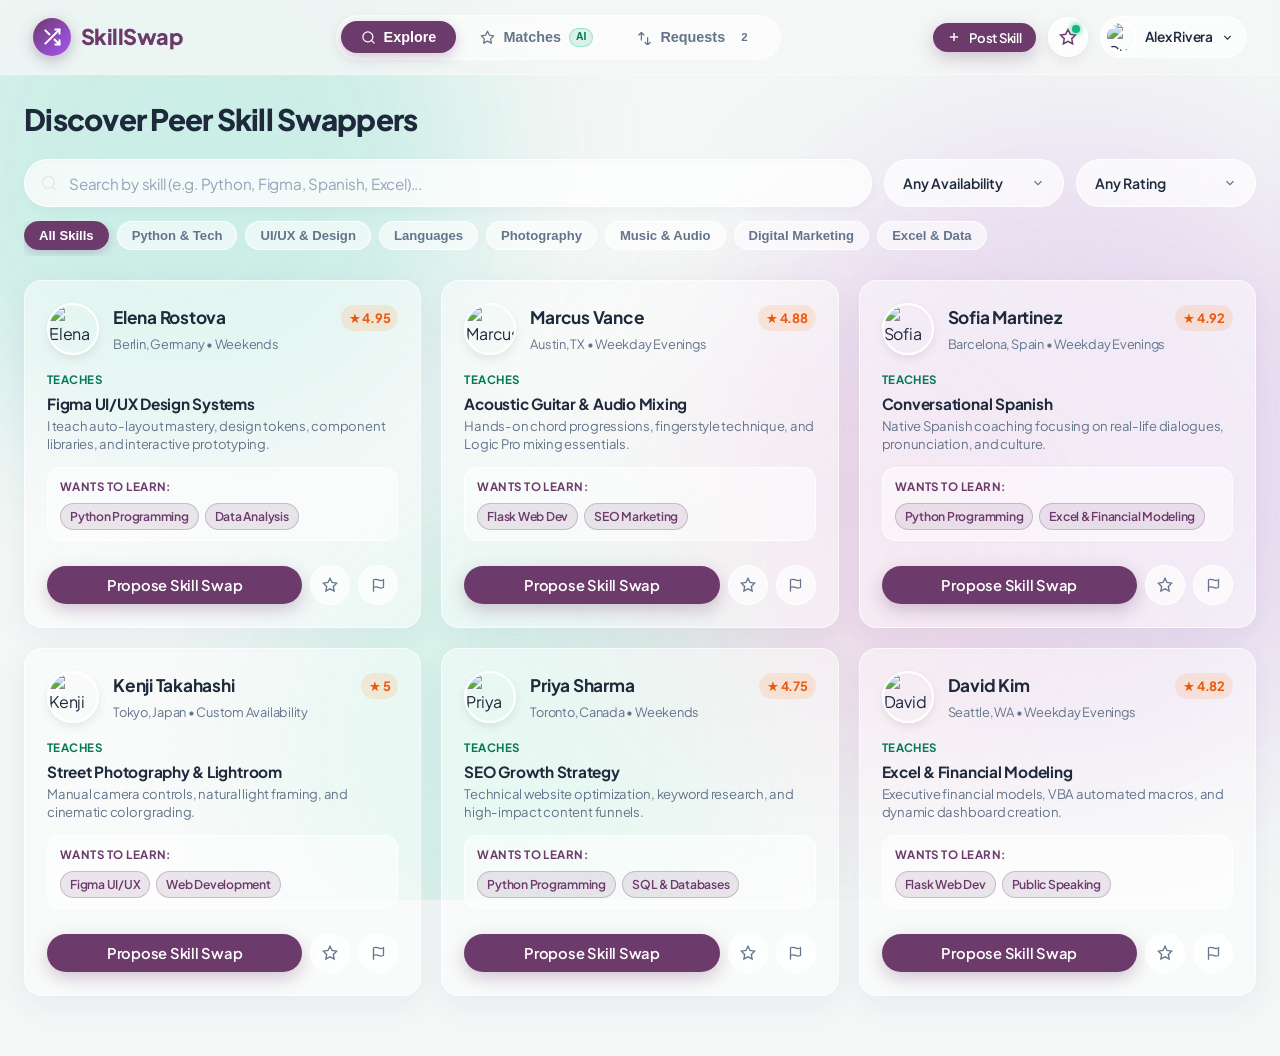
==== commit 2e958066: "Fixed Login and Navbar" ====
--- a/index.html
+++ b/index.html
@@ -224,7 +224,7 @@
 
       <!-- Public Profiles Grid (Airy, Minimal Cards) -->
       <div class="profiles-grid" id="profilesGrid">
-        <!-- Injected dynamically by app.js -->
+        <!-- Injected dynamically by script.js -->
       </div>
     </section>
 
@@ -242,7 +242,7 @@
       </div>
 
       <div class="matches-grid" id="matchesGrid">
-        <!-- Injected by app.js -->
+        <!-- Injected by script.js -->
       </div>
     </section>
 
@@ -281,7 +281,7 @@
         </div>
 
         <div class="swaps-list-container" id="swapsListContainer">
-          <!-- Injected by app.js -->
+          <!-- Injected by script.js -->
         </div>
 
       </div>
@@ -655,6 +655,6 @@
   </div>
 
   <!-- Main JavaScript Application Logic -->
-  <script src="app.js"></script>
+  <script src="script.js"></script>
 </body>
 </html>
--- a/style.css
+++ b/style.css
@@ -48,7 +48,7 @@
   --glass-shadow: 0 8px 32px rgba(31, 38, 135, 0.06);
   --glass-shadow-hover: 0 16px 40px rgba(31, 38, 135, 0.12);
 
-  /* Frosted Glass - Elevated (Navbar, Modals, Sidebars, Inputs) */
+  /* Frosted Glass - Elevated */
   --glass-elevated-bg: rgba(255, 255, 255, 0.75);
   --glass-elevated-blur: blur(20px);
   --glass-elevated-border: 1px solid rgba(255, 255, 255, 0.85);
@@ -201,11 +201,25 @@
   border-radius: var(--radius-lg);
 }
 
-/* Inputs & Form Controls */
+/* Form inputs */
+.form-group {
+  margin-bottom: 16px;
+  width: 100%;
+}
+
+.form-label {
+  display: block;
+  font-size: 0.85rem;
+  font-weight: 600;
+  color: var(--text-main);
+  margin-bottom: 6px;
+}
+
 .glass-input,
 .glass-textarea {
   width: 100%;
-  background: rgba(255, 255, 255, 0.7);
+  box-sizing: border-box;
+  background: rgba(255, 255, 255, 0.75);
   backdrop-filter: blur(12px);
   -webkit-backdrop-filter: blur(12px);
   border: 1px solid rgba(255, 255, 255, 0.85);
@@ -213,7 +227,7 @@
   border-radius: var(--radius-md);
   padding: 12px 16px;
   font-family: inherit;
-  font-size: 0.95rem;
+  font-size: 0.94rem;
   letter-spacing: inherit;
   color: var(--text-main);
   outline: none;
@@ -222,7 +236,7 @@
 
 .glass-input:focus,
 .glass-textarea:focus {
-  background: rgba(255, 255, 255, 0.92);
+  background: rgba(255, 255, 255, 0.94);
   border-color: var(--primary);
   box-shadow: 0 0 0 3px rgba(109, 59, 107, 0.16), 0 4px 16px rgba(109, 59, 107, 0.08);
 }
@@ -230,6 +244,24 @@
 .glass-input::placeholder,
 .glass-textarea::placeholder {
   color: var(--text-light);
+}
+
+select.glass-input {
+  appearance: none;
+  -webkit-appearance: none;
+  -moz-appearance: none;
+  background-image: url("data:image/svg+xml,%3Csvg xmlns='http://www.w3.org/2000/svg' width='16' height='16' viewBox='0 0 24 24' fill='none' stroke='%2364748b' stroke-width='2' stroke-linecap='round' stroke-linejoin='round'%3E%3Cpolyline points='6 9 12 15 18 9'%3E%3C/polyline%3E%3C/svg%3E");
+  background-repeat: no-repeat;
+  background-position: right 18px center;
+  background-size: 16px;
+  padding-right: 44px;
+  cursor: pointer;
+}
+
+select.glass-input option {
+  background: #ffffff;
+  color: var(--text-main);
+  padding: 8px 12px;
 }
 
 /* Buttons */
@@ -324,17 +356,6 @@
   font-size: 0.82rem;
 }
 
-.btn-icon {
-  width: 40px;
-  height: 40px;
-  padding: 0;
-  border-radius: 50%;
-  display: inline-flex;
-  align-items: center;
-  justify-content: center;
-  flex-shrink: 0;
-}
-
 /* Badges */
 .badge {
   display: inline-flex;
@@ -379,35 +400,45 @@
 }
 
 /* ==========================================================================
-   NAVBAR (FIX #2 & FIX #3: SCROLL BEHAVIOR & UNIFIED PILL CONTAINER)
+   FIX #1A: NAVBAR SCROLL EFFECT (FLUSH AT TOP -> FLOATING ROUNDED GLASS PILL)
    ========================================================================== */
-.navbar-container {
-  position: sticky;
+.navbar {
+  position: fixed;
   top: 0;
-  left: 0;
+  left: 50%;
+  transform: translateX(-50%);
   width: 100%;
+  max-width: 100%;
+  border-radius: 0;
+  background: rgba(244, 247, 246, 0.75);
+  backdrop-filter: blur(10px);
+  -webkit-backdrop-filter: blur(10px);
+  border: 1px solid transparent;
+  border-bottom: 1px solid rgba(255, 255, 255, 0.4);
+  transition: all 0.35s cubic-bezier(0.16, 1, 0.3, 1);
   z-index: 1000;
-  background: transparent;
-  border-bottom: 1px solid rgba(255, 255, 255, 0.3);
-  transition: all var(--transition-base);
-}
-
-.navbar-container.navbar-scrolled {
-  background: rgba(255, 255, 255, 0.85);
+  padding: 14px 32px;
+  display: flex;
+  align-items: center;
+  justify-content: space-between;
+  box-sizing: border-box;
+}
+
+.navbar.scrolled {
+  position: fixed;
+  top: 16px;
+  left: 50%;
+  transform: translateX(-50%);
+  width: 90%;
+  max-width: 1200px;
+  padding: 12px 24px;
+  background: rgba(255, 255, 255, 0.82);
   backdrop-filter: blur(20px);
   -webkit-backdrop-filter: blur(20px);
-  border-bottom: 1px solid rgba(255, 255, 255, 0.85);
-  box-shadow: 0 8px 30px rgba(0, 0, 0, 0.06);
-}
-
-.navbar {
-  max-width: 1280px;
-  margin: 0 auto;
-  display: flex;
-  align-items: center;
-  justify-content: space-between;
-  padding: 12px 24px;
-  gap: 16px;
+  border: 1px solid rgba(255, 255, 255, 0.8);
+  box-shadow: 0 12px 40px rgba(31, 38, 135, 0.08);
+  border-radius: 9999px;
+  z-index: 1000;
 }
 
 .nav-brand {
@@ -439,7 +470,7 @@
   color: var(--primary);
 }
 
-/* FIX #2: Unified Frosted-Glass Pill Container for Center Tabs */
+/* Center Navigation: Unified Frosted Pill Container */
 .nav-pills-container {
   display: flex;
   align-items: center;
@@ -522,15 +553,18 @@
   box-shadow: 0 6px 18px rgba(109, 59, 107, 0.2);
 }
 
-.btn-ai-toggle .ai-dot-indicator {
-  position: absolute;
-  top: 7px;
-  right: 7px;
+.ai-dot-indicator {
   width: 8px;
   height: 8px;
   border-radius: 50%;
   background: var(--emerald);
   box-shadow: 0 0 6px var(--emerald);
+}
+
+.btn-ai-toggle .ai-dot-indicator {
+  position: absolute;
+  top: 7px;
+  right: 7px;
 }
 
 /* User Account Pill */
@@ -570,7 +604,6 @@
   white-space: nowrap;
 }
 
-/* User Dropdown */
 .user-dropdown {
   position: absolute;
   top: calc(100% + 8px);
@@ -617,7 +650,171 @@
 }
 
 /* ==========================================================================
-   FIX #5: CUSTOM GLASS DROPDOWNS
+   FIX #1B: AUTHENTICATION PAGE STYLES (LOGIN.HTML CLEAN REPAIR)
+   ========================================================================= */
+.auth-page-body {
+  min-height: 100vh;
+  display: flex;
+  align-items: center;
+  justify-content: center;
+  padding: 24px;
+  position: relative;
+  overflow-x: hidden;
+}
+
+.auth-card-container {
+  width: 100%;
+  max-width: 440px;
+  padding: 38px 34px;
+  background: rgba(255, 255, 255, 0.65);
+  backdrop-filter: blur(24px);
+  -webkit-backdrop-filter: blur(24px);
+  border: 1px solid rgba(255, 255, 255, 0.85);
+  box-shadow: 0 16px 48px rgba(31, 38, 135, 0.08);
+  border-radius: 24px;
+  position: relative;
+  z-index: 10;
+  box-sizing: border-box;
+}
+
+.auth-brand-header {
+  text-align: center;
+  margin-bottom: 24px;
+}
+
+.auth-brand-logo {
+  width: 52px;
+  height: 52px;
+  border-radius: 50%;
+  background: linear-gradient(135deg, var(--primary) 0%, #a855f7 100%);
+  display: flex;
+  align-items: center;
+  justify-content: center;
+  color: white;
+  margin: 0 auto 12px auto;
+  box-shadow: 0 6px 20px rgba(109, 59, 107, 0.3);
+}
+
+.auth-brand-header h2 {
+  font-family: var(--font-heading);
+  font-size: 1.75rem;
+  font-weight: 800;
+  color: var(--primary);
+  letter-spacing: -0.025em;
+}
+
+.auth-role-switch {
+  display: flex;
+  background: rgba(255, 255, 255, 0.6);
+  border: 1px solid rgba(255, 255, 255, 0.85);
+  border-radius: var(--radius-pill);
+  padding: 4px;
+  margin-bottom: 20px;
+  gap: 4px;
+}
+
+.role-switch-btn {
+  flex: 1;
+  padding: 9px 14px;
+  font-size: 0.88rem;
+  font-weight: 700;
+  border: none;
+  background: transparent;
+  color: var(--text-muted);
+  border-radius: var(--radius-pill);
+  cursor: pointer;
+  display: flex;
+  align-items: center;
+  justify-content: center;
+  gap: 8px;
+  transition: all var(--transition-fast);
+}
+
+.role-switch-btn.active {
+  background: var(--primary);
+  color: white;
+  box-shadow: 0 4px 12px rgba(109, 59, 107, 0.25);
+}
+
+.auth-mode-subtabs {
+  display: flex;
+  border-bottom: 1px solid rgba(0, 0, 0, 0.08);
+  margin-bottom: 20px;
+  gap: 8px;
+}
+
+.auth-mode-btn {
+  flex: 1;
+  padding: 10px;
+  font-size: 0.9rem;
+  font-weight: 700;
+  border: none;
+  background: transparent;
+  color: var(--text-muted);
+  border-bottom: 2px solid transparent;
+  cursor: pointer;
+  transition: all var(--transition-fast);
+  text-align: center;
+}
+
+.auth-mode-btn.active {
+  color: var(--primary);
+  border-bottom-color: var(--primary);
+}
+
+.btn-google {
+  width: 100%;
+  height: 48px;
+  background: rgba(255, 255, 255, 0.85);
+  border: 1px solid rgba(255, 255, 255, 0.95);
+  box-shadow: 0 4px 14px rgba(0, 0, 0, 0.04);
+  color: var(--text-main);
+  font-weight: 600;
+  font-size: 0.92rem;
+  border-radius: var(--radius-pill);
+  display: flex;
+  align-items: center;
+  justify-content: center;
+  gap: 12px;
+  cursor: pointer;
+  transition: all var(--transition-fast);
+  margin-bottom: 18px;
+}
+
+.btn-google:hover {
+  background: white;
+  box-shadow: 0 6px 20px rgba(0, 0, 0, 0.08);
+  transform: translateY(-2px);
+}
+
+.google-icon-svg {
+  width: 20px;
+  height: 20px;
+}
+
+.auth-divider {
+  display: flex;
+  align-items: center;
+  text-align: center;
+  color: var(--text-light);
+  font-size: 0.78rem;
+  text-transform: uppercase;
+  letter-spacing: 0.04em;
+  margin-bottom: 18px;
+}
+
+.auth-divider::before,
+.auth-divider::after {
+  content: '';
+  flex: 1;
+  border-bottom: 1px solid rgba(0, 0, 0, 0.08);
+}
+
+.auth-divider::before { margin-right: 12px; }
+.auth-divider::after { margin-left: 12px; }
+
+/* ==========================================================================
+   CUSTOM GLASS DROPDOWNS
    ========================================================================== */
 .custom-dropdown {
   position: relative;
@@ -709,7 +906,7 @@
 }
 
 /* ==========================================================================
-   FIX #4: RIGHT-SIDE SLIDE-OUT AI COPILOT DRAWER
+   RIGHT-SIDE SLIDE-OUT AI COPILOT DRAWER
    ========================================================================== */
 .ai-drawer-overlay {
   position: fixed;
@@ -845,7 +1042,7 @@
 .main-wrapper {
   max-width: 1280px;
   margin: 0 auto;
-  padding: 24px 24px 60px 24px;
+  padding: 96px 24px 60px 24px; /* Ensure content is clear of fixed navbar */
 }
 
 .view-section {
@@ -858,7 +1055,7 @@
 }
 
 /* ==========================================================================
-   FIX #7: AIRY, MINIMAL HERO & USER CARDS (DRASTICALLY REDUCED CLUTTER)
+   AIRY, MINIMAL HERO & USER CARDS
    ========================================================================== */
 .hero-minimal-bar {
   margin-bottom: 24px;
@@ -919,7 +1116,6 @@
   display: block;
 }
 
-/* Category Quick-Chips */
 .category-chips-row {
   display: flex;
   align-items: center;
@@ -1017,7 +1213,6 @@
   color: var(--text-muted);
 }
 
-/* Teaches Section (1 bold title + 1 line description) */
 .card-teaches-block {
   margin-bottom: 14px;
 }
@@ -1049,7 +1244,6 @@
   overflow: hidden;
 }
 
-/* Wants to Learn Inner Box */
 .card-wants-box {
   background: rgba(255, 255, 255, 0.5);
   border: 1px solid rgba(255, 255, 255, 0.8);
@@ -1083,7 +1277,6 @@
   border: 1px solid var(--primary-border);
 }
 
-/* Clean Card Footer: Full width button + subtle icon buttons */
 .card-footer-clean {
   display: flex;
   align-items: center;
@@ -1331,18 +1524,6 @@
   margin-bottom: 20px;
 }
 
-.form-group {
-  margin-bottom: 18px;
-}
-
-.form-label {
-  display: block;
-  font-size: 0.86rem;
-  font-weight: 600;
-  color: var(--text-main);
-  margin-bottom: 8px;
-}
-
 .availability-pills-group {
   display: flex;
   flex-wrap: wrap;
@@ -1605,6 +1786,7 @@
   .search-controls-row { grid-template-columns: 1fr; }
   .profile-editor-layout { grid-template-columns: 1fr; }
   .form-grid-2 { grid-template-columns: 1fr; }
-  .navbar { padding: 10px 16px; }
+  .navbar { padding: 12px 18px; }
+  .navbar.scrolled { width: 95%; padding: 10px 18px; }
   .nav-pills-container { display: none; }
 }
